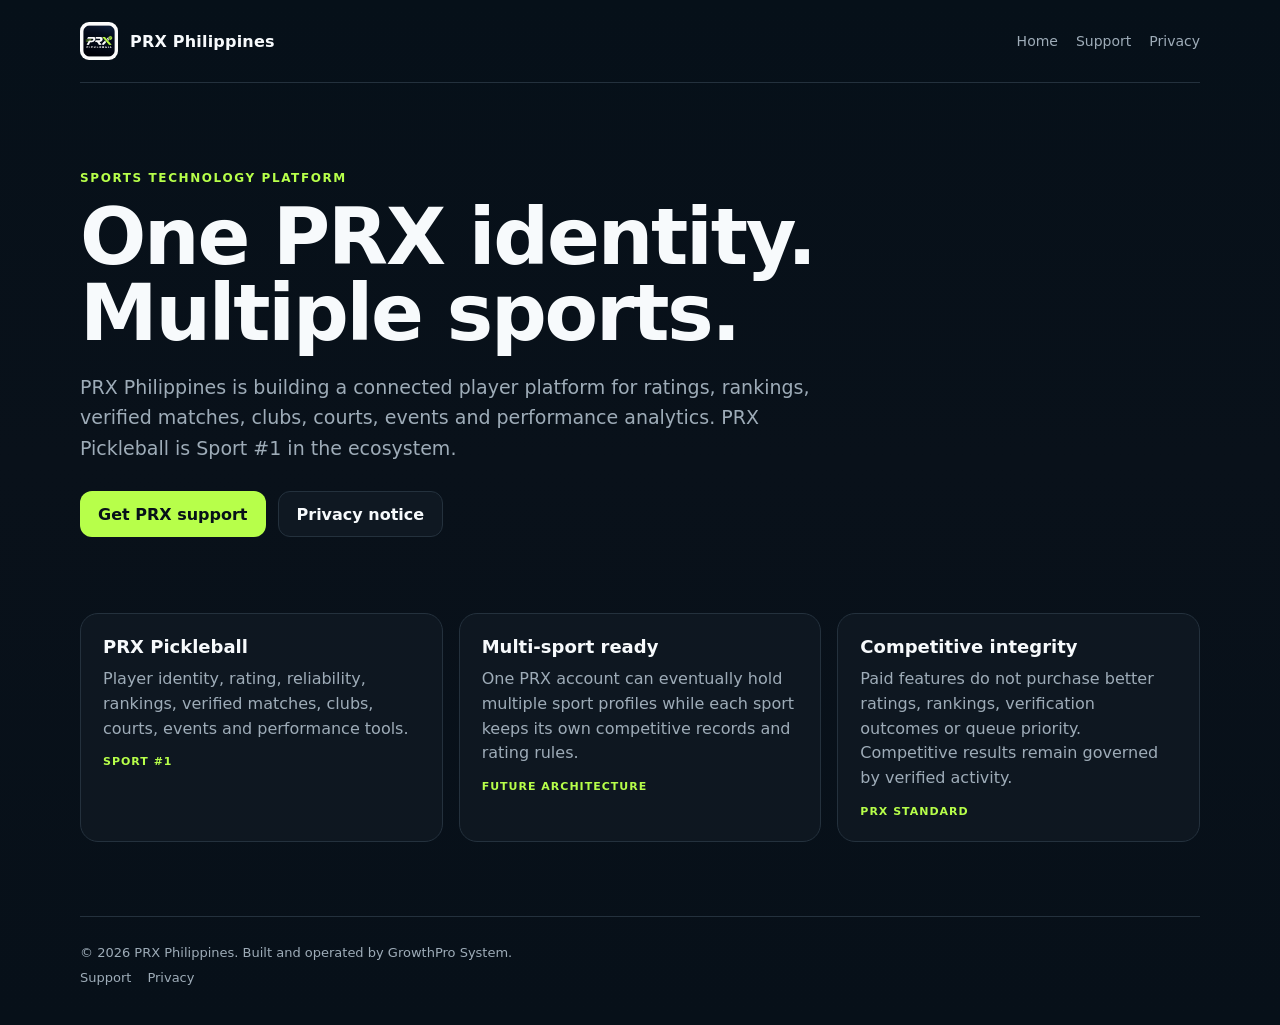
==== index.html @ eb3f8630 "Make site links work on GitHub Pages" ====
<!doctype html><html lang="en"><head><meta charset="utf-8"><meta name="viewport" content="width=device-width,initial-scale=1"><title>PRX Philippines</title><meta name="description" content="PRX Philippines is a multi-sport player identity, ratings, rankings, clubs, courts, events and performance platform."><link rel="icon" href="assets/prx-app-icon.png"><link rel="stylesheet" href="assets/style.css"></head><body><div class="wrap"><header class="nav"><a class="brand" href="./"><img src="assets/prx-app-icon.png" alt="PRX logo"><span>PRX Philippines</span></a><nav class="navlinks"><a href="./">Home</a><a href="support/">Support</a><a href="privacy/">Privacy</a></nav></header><main><section class="hero"><div class="eyebrow">SPORTS TECHNOLOGY PLATFORM</div><h1>One PRX identity. Multiple sports.</h1><p>PRX Philippines is building a connected player platform for ratings, rankings, verified matches, clubs, courts, events and performance analytics. PRX Pickleball is Sport #1 in the ecosystem.</p><div class="actions"><a class="btn primary" href="support/">Get PRX support</a><a class="btn secondary" href="privacy/">Privacy notice</a></div></section><section class="grid"><article class="card"><h3>PRX Pickleball</h3><p>Player identity, rating, reliability, rankings, verified matches, clubs, courts, events and performance tools.</p><span class="tag">SPORT #1</span></article><article class="card"><h3>Multi-sport ready</h3><p>One PRX account can eventually hold multiple sport profiles while each sport keeps its own competitive records and rating rules.</p><span class="tag">FUTURE ARCHITECTURE</span></article><article class="card"><h3>Competitive integrity</h3><p>Paid features do not purchase better ratings, rankings, verification outcomes or queue priority. Competitive results remain governed by verified activity.</p><span class="tag">PRX STANDARD</span></article></section></main><footer>© 2026 PRX Philippines. Built and operated by GrowthPro System.<div class="footlinks"><a href="support/">Support</a><a href="privacy/">Privacy</a></div></footer></div></body></html>
---- assets/style.css ----
:root{--bg:#071019;--panel:#0f1822;--text:#f7fafc;--muted:#9eacb8;--accent:#b7ff4a;--line:#24313d;--max:1120px}*{box-sizing:border-box}html{scroll-behavior:smooth}body{margin:0;background:linear-gradient(180deg,#061019 0%,#09111a 45%,#071019 100%);color:var(--text);font-family:Inter,ui-sans-serif,system-ui,-apple-system,BlinkMacSystemFont,"Segoe UI",sans-serif}a{color:inherit;text-decoration:none}.wrap{width:min(var(--max),calc(100% - 40px));margin:auto}.nav{display:flex;align-items:center;justify-content:space-between;padding:22px 0;border-bottom:1px solid var(--line)}.brand{display:flex;align-items:center;gap:12px;font-weight:900;letter-spacing:.2px}.brand img{width:38px;height:38px;border-radius:9px}.navlinks{display:flex;gap:18px;color:var(--muted);font-size:14px}.navlinks a:hover{color:var(--text)}.hero{padding:88px 0 64px}.eyebrow{color:var(--accent);font-size:12px;font-weight:900;letter-spacing:1.6px}.hero h1{font-size:clamp(42px,8vw,78px);line-height:.98;max-width:920px;margin:14px 0 20px;letter-spacing:-2.2px}.hero p{max-width:760px;color:var(--muted);font-size:19px;line-height:1.6}.actions{display:flex;gap:12px;flex-wrap:wrap;margin-top:28px}.btn{display:inline-flex;align-items:center;justify-content:center;min-height:46px;padding:0 18px;border-radius:12px;font-weight:900}.btn.primary{background:var(--accent);color:#071019}.btn.secondary{border:1px solid var(--line);background:var(--panel)}.grid{display:grid;grid-template-columns:repeat(3,1fr);gap:16px;padding:12px 0 74px}.card{background:rgba(15,24,34,.9);border:1px solid var(--line);border-radius:18px;padding:22px}.card h3{margin:0 0 10px;font-size:18px}.card p{margin:0;color:var(--muted);line-height:1.55}.tag{display:inline-block;margin-top:14px;color:var(--accent);font-size:11px;font-weight:900;letter-spacing:1px}.page{padding:64px 0 80px}.page h1{font-size:clamp(38px,7vw,64px);margin:10px 0 16px;letter-spacing:-1.6px}.page h2{font-size:24px;margin-top:38px}.page p,.page li{color:var(--muted);line-height:1.72}.panel{background:var(--panel);border:1px solid var(--line);border-radius:16px;padding:20px;margin-top:18px}.panel strong{display:block;margin-bottom:6px}.email{color:var(--accent);font-weight:800;word-break:break-word}.notice{border-left:3px solid var(--accent);background:var(--panel);padding:16px 18px;border-radius:12px;color:var(--muted);line-height:1.6;margin:22px 0}.small{font-size:13px;color:var(--muted)}footer{border-top:1px solid var(--line);padding:28px 0 40px;color:var(--muted);font-size:13px}.footlinks{display:flex;gap:16px;flex-wrap:wrap;margin-top:10px}@media(max-width:800px){.nav{align-items:flex-start;gap:16px}.navlinks{gap:12px;flex-wrap:wrap;justify-content:flex-end}.grid{grid-template-columns:1fr}.hero{padding-top:62px}.wrap{width:min(var(--max),calc(100% - 28px))}}
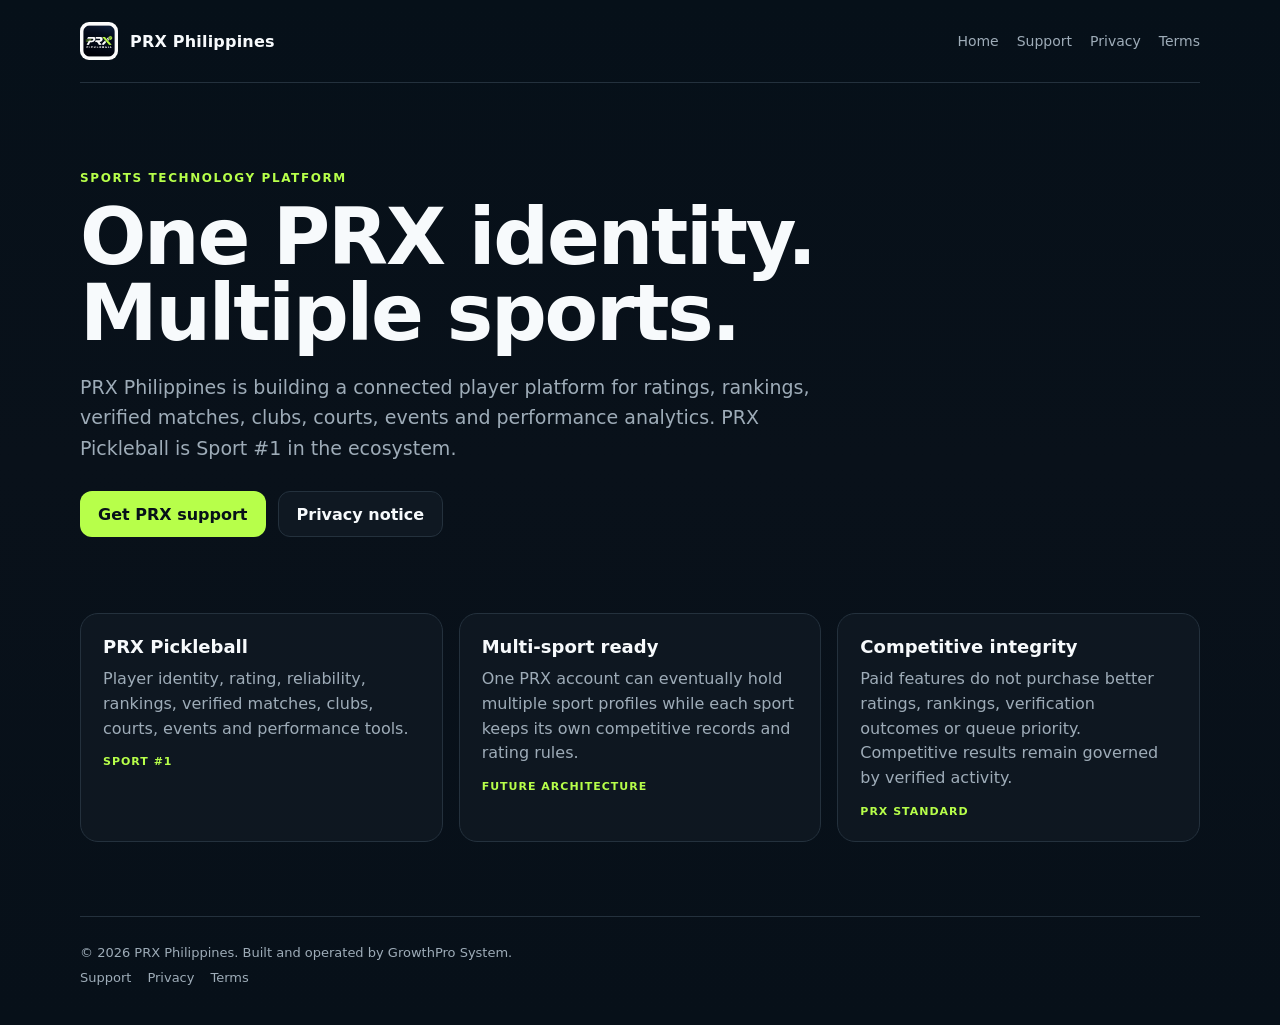
==== commit 0194bea0: "Publish PRX Philippines Terms of Use" ====
--- a/index.html
+++ b/index.html
@@ -1 +1 @@
-<!doctype html><html lang="en"><head><meta charset="utf-8"><meta name="viewport" content="width=device-width,initial-scale=1"><title>PRX Philippines</title><meta name="description" content="PRX Philippines is a multi-sport player identity, ratings, rankings, clubs, courts, events and performance platform."><link rel="icon" href="assets/prx-app-icon.png"><link rel="stylesheet" href="assets/style.css"></head><body><div class="wrap"><header class="nav"><a class="brand" href="./"><img src="assets/prx-app-icon.png" alt="PRX logo"><span>PRX Philippines</span></a><nav class="navlinks"><a href="./">Home</a><a href="support/">Support</a><a href="privacy/">Privacy</a></nav></header><main><section class="hero"><div class="eyebrow">SPORTS TECHNOLOGY PLATFORM</div><h1>One PRX identity. Multiple sports.</h1><p>PRX Philippines is building a connected player platform for ratings, rankings, verified matches, clubs, courts, events and performance analytics. PRX Pickleball is Sport #1 in the ecosystem.</p><div class="actions"><a class="btn primary" href="support/">Get PRX support</a><a class="btn secondary" href="privacy/">Privacy notice</a></div></section><section class="grid"><article class="card"><h3>PRX Pickleball</h3><p>Player identity, rating, reliability, rankings, verified matches, clubs, courts, events and performance tools.</p><span class="tag">SPORT #1</span></article><article class="card"><h3>Multi-sport ready</h3><p>One PRX account can eventually hold multiple sport profiles while each sport keeps its own competitive records and rating rules.</p><span class="tag">FUTURE ARCHITECTURE</span></article><article class="card"><h3>Competitive integrity</h3><p>Paid features do not purchase better ratings, rankings, verification outcomes or queue priority. Competitive results remain governed by verified activity.</p><span class="tag">PRX STANDARD</span></article></section></main><footer>© 2026 PRX Philippines. Built and operated by GrowthPro System.<div class="footlinks"><a href="support/">Support</a><a href="privacy/">Privacy</a></div></footer></div></body></html>+<!doctype html><html lang="en"><head><meta charset="utf-8"><meta name="viewport" content="width=device-width,initial-scale=1"><title>PRX Philippines</title><meta name="description" content="PRX Philippines is a multi-sport player identity, ratings, rankings, clubs, courts, events and performance platform."><link rel="icon" href="assets/prx-app-icon.png"><link rel="stylesheet" href="assets/style.css"></head><body><div class="wrap"><header class="nav"><a class="brand" href="./"><img src="assets/prx-app-icon.png" alt="PRX logo"><span>PRX Philippines</span></a><nav class="navlinks"><a href="./">Home</a><a href="support/">Support</a><a href="privacy/">Privacy</a><a href="terms/">Terms</a></nav></header><main><section class="hero"><div class="eyebrow">SPORTS TECHNOLOGY PLATFORM</div><h1>One PRX identity. Multiple sports.</h1><p>PRX Philippines is building a connected player platform for ratings, rankings, verified matches, clubs, courts, events and performance analytics. PRX Pickleball is Sport #1 in the ecosystem.</p><div class="actions"><a class="btn primary" href="support/">Get PRX support</a><a class="btn secondary" href="privacy/">Privacy notice</a></div></section><section class="grid"><article class="card"><h3>PRX Pickleball</h3><p>Player identity, rating, reliability, rankings, verified matches, clubs, courts, events and performance tools.</p><span class="tag">SPORT #1</span></article><article class="card"><h3>Multi-sport ready</h3><p>One PRX account can eventually hold multiple sport profiles while each sport keeps its own competitive records and rating rules.</p><span class="tag">FUTURE ARCHITECTURE</span></article><article class="card"><h3>Competitive integrity</h3><p>Paid features do not purchase better ratings, rankings, verification outcomes or queue priority. Competitive results remain governed by verified activity.</p><span class="tag">PRX STANDARD</span></article></section></main><footer>© 2026 PRX Philippines. Built and operated by GrowthPro System.<div class="footlinks"><a href="support/">Support</a><a href="privacy/">Privacy</a><a href="terms/">Terms</a></div></footer></div></body></html>
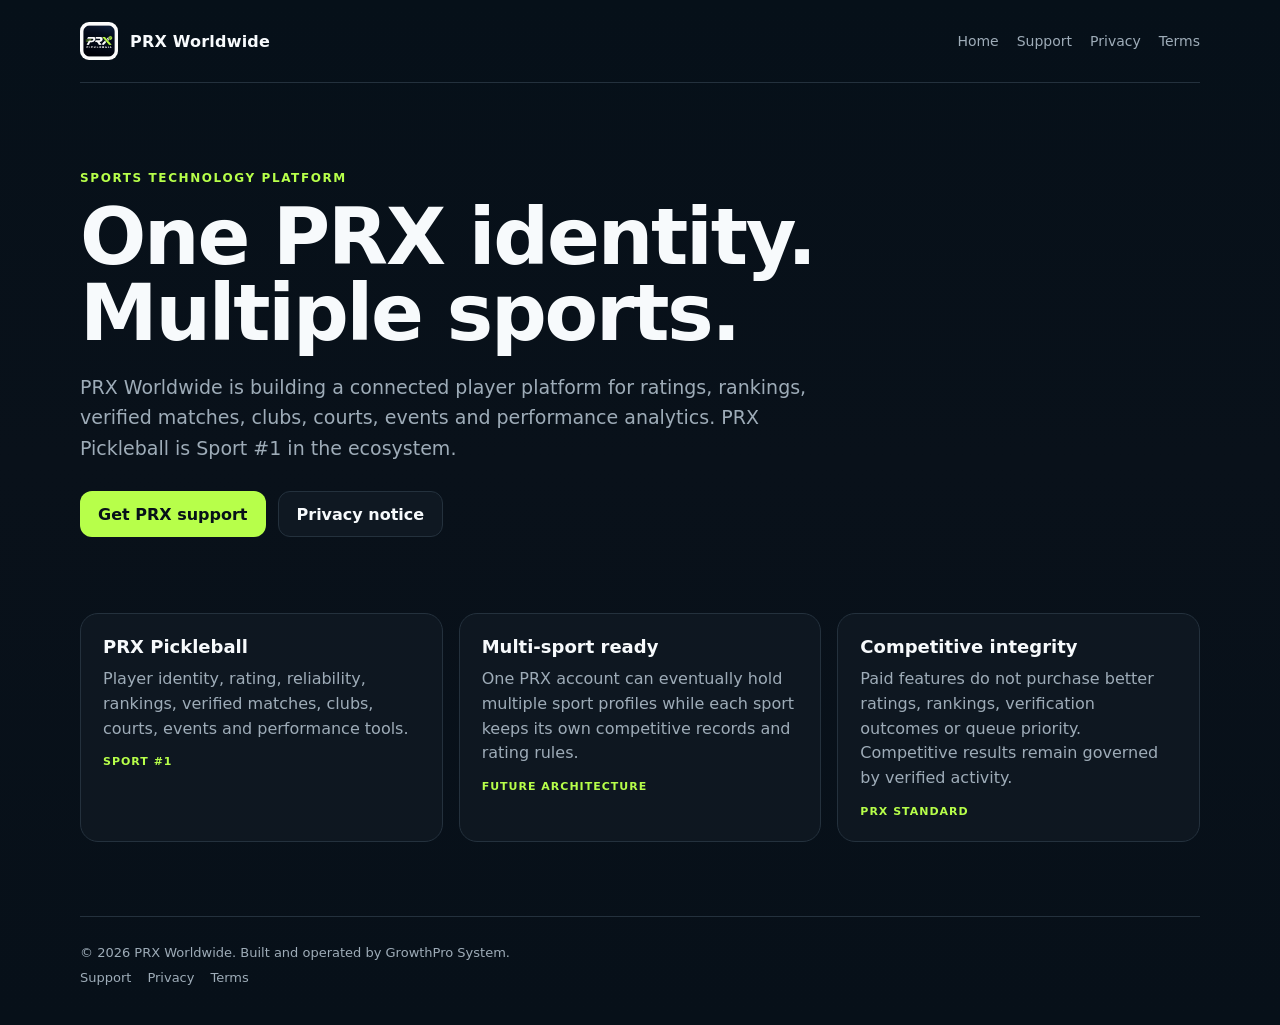
==== commit 646d497a: "Migrate public site branding and contacts to PRX Worldwide" ====
--- a/index.html
+++ b/index.html
@@ -1 +1 @@
-<!doctype html><html lang="en"><head><meta charset="utf-8"><meta name="viewport" content="width=device-width,initial-scale=1"><title>PRX Philippines</title><meta name="description" content="PRX Philippines is a multi-sport player identity, ratings, rankings, clubs, courts, events and performance platform."><link rel="icon" href="assets/prx-app-icon.png"><link rel="stylesheet" href="assets/style.css"></head><body><div class="wrap"><header class="nav"><a class="brand" href="./"><img src="assets/prx-app-icon.png" alt="PRX logo"><span>PRX Philippines</span></a><nav class="navlinks"><a href="./">Home</a><a href="support/">Support</a><a href="privacy/">Privacy</a><a href="terms/">Terms</a></nav></header><main><section class="hero"><div class="eyebrow">SPORTS TECHNOLOGY PLATFORM</div><h1>One PRX identity. Multiple sports.</h1><p>PRX Philippines is building a connected player platform for ratings, rankings, verified matches, clubs, courts, events and performance analytics. PRX Pickleball is Sport #1 in the ecosystem.</p><div class="actions"><a class="btn primary" href="support/">Get PRX support</a><a class="btn secondary" href="privacy/">Privacy notice</a></div></section><section class="grid"><article class="card"><h3>PRX Pickleball</h3><p>Player identity, rating, reliability, rankings, verified matches, clubs, courts, events and performance tools.</p><span class="tag">SPORT #1</span></article><article class="card"><h3>Multi-sport ready</h3><p>One PRX account can eventually hold multiple sport profiles while each sport keeps its own competitive records and rating rules.</p><span class="tag">FUTURE ARCHITECTURE</span></article><article class="card"><h3>Competitive integrity</h3><p>Paid features do not purchase better ratings, rankings, verification outcomes or queue priority. Competitive results remain governed by verified activity.</p><span class="tag">PRX STANDARD</span></article></section></main><footer>© 2026 PRX Philippines. Built and operated by GrowthPro System.<div class="footlinks"><a href="support/">Support</a><a href="privacy/">Privacy</a><a href="terms/">Terms</a></div></footer></div></body></html>+<!doctype html><html lang="en"><head><meta charset="utf-8"><meta name="viewport" content="width=device-width,initial-scale=1"><title>PRX Worldwide</title><meta name="description" content="PRX Worldwide is a multi-sport player identity, ratings, rankings, clubs, courts, events and performance platform."><link rel="icon" href="assets/prx-app-icon.png"><link rel="stylesheet" href="assets/style.css"></head><body><div class="wrap"><header class="nav"><a class="brand" href="./"><img src="assets/prx-app-icon.png" alt="PRX logo"><span>PRX Worldwide</span></a><nav class="navlinks"><a href="./">Home</a><a href="support/">Support</a><a href="privacy/">Privacy</a><a href="terms/">Terms</a></nav></header><main><section class="hero"><div class="eyebrow">SPORTS TECHNOLOGY PLATFORM</div><h1>One PRX identity. Multiple sports.</h1><p>PRX Worldwide is building a connected player platform for ratings, rankings, verified matches, clubs, courts, events and performance analytics. PRX Pickleball is Sport #1 in the ecosystem.</p><div class="actions"><a class="btn primary" href="support/">Get PRX support</a><a class="btn secondary" href="privacy/">Privacy notice</a></div></section><section class="grid"><article class="card"><h3>PRX Pickleball</h3><p>Player identity, rating, reliability, rankings, verified matches, clubs, courts, events and performance tools.</p><span class="tag">SPORT #1</span></article><article class="card"><h3>Multi-sport ready</h3><p>One PRX account can eventually hold multiple sport profiles while each sport keeps its own competitive records and rating rules.</p><span class="tag">FUTURE ARCHITECTURE</span></article><article class="card"><h3>Competitive integrity</h3><p>Paid features do not purchase better ratings, rankings, verification outcomes or queue priority. Competitive results remain governed by verified activity.</p><span class="tag">PRX STANDARD</span></article></section></main><footer>© 2026 PRX Worldwide. Built and operated by GrowthPro System.<div class="footlinks"><a href="support/">Support</a><a href="privacy/">Privacy</a><a href="terms/">Terms</a></div></footer></div></body></html>
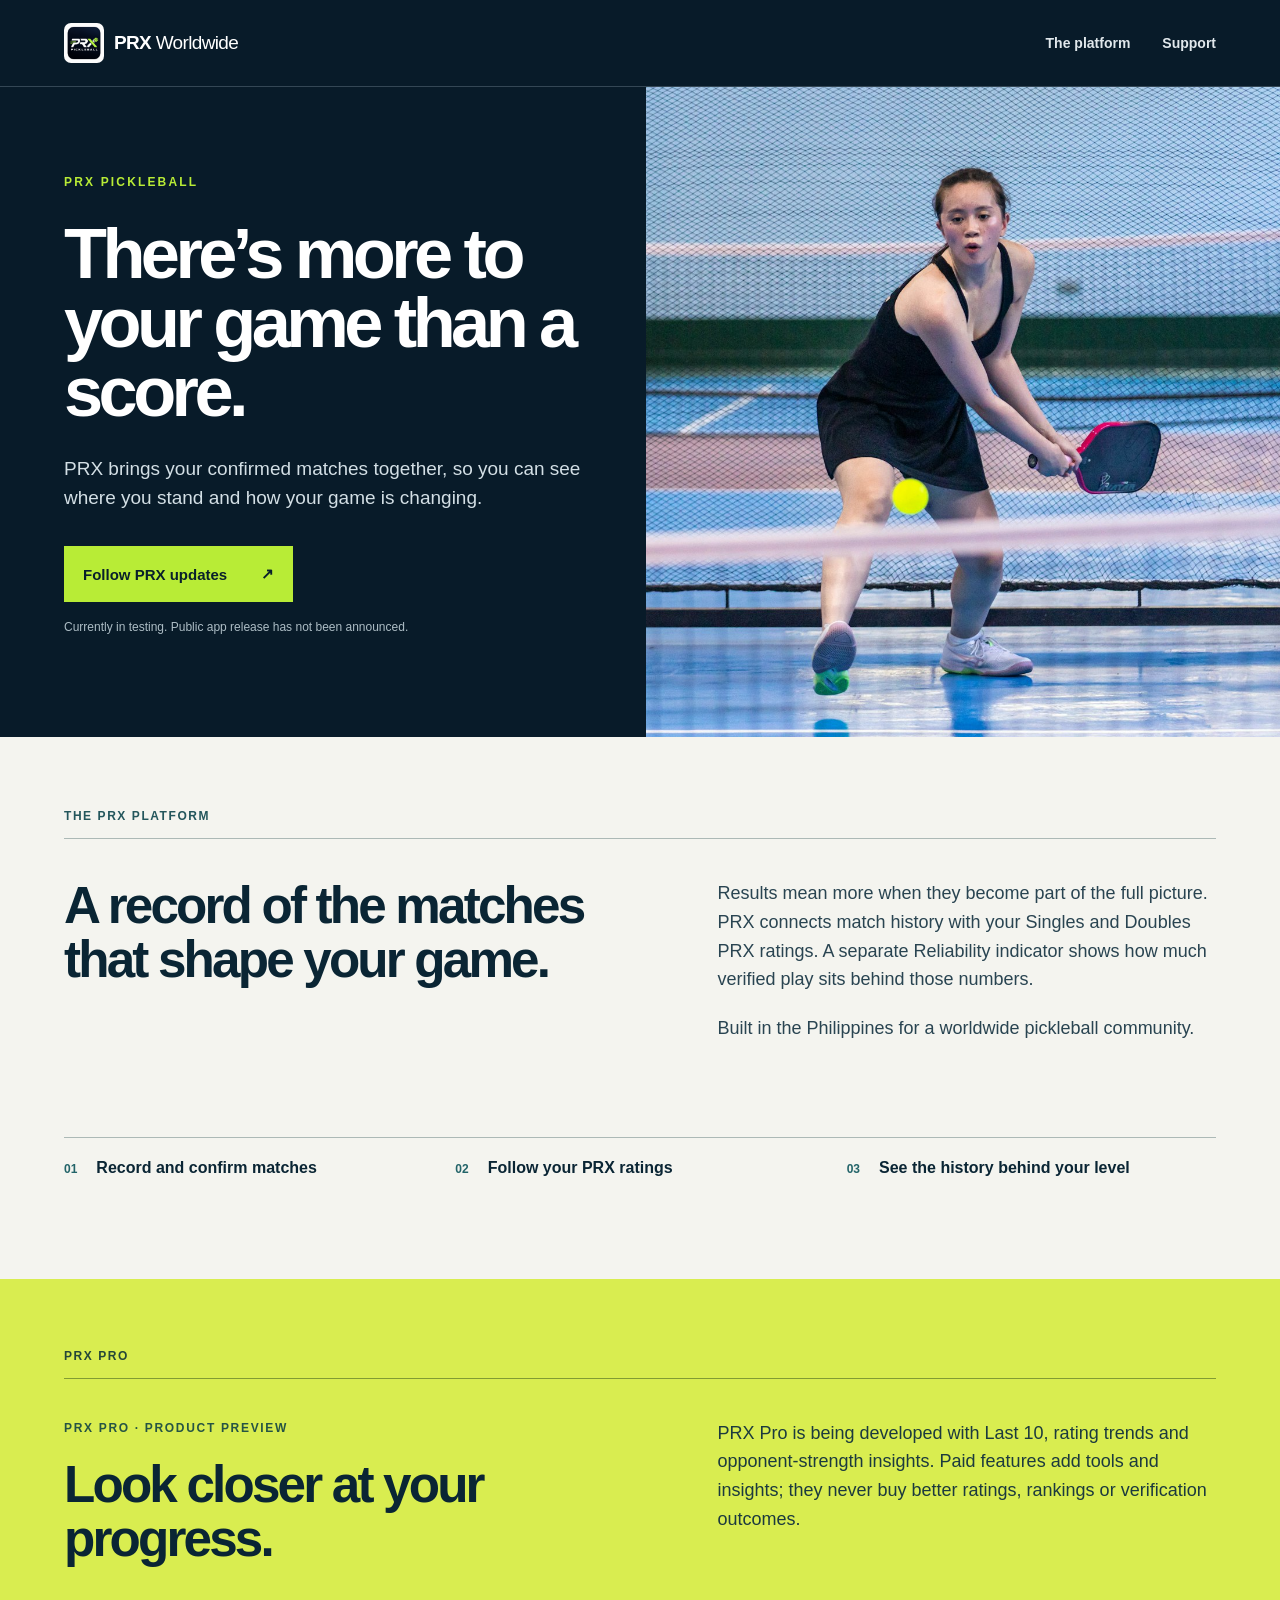
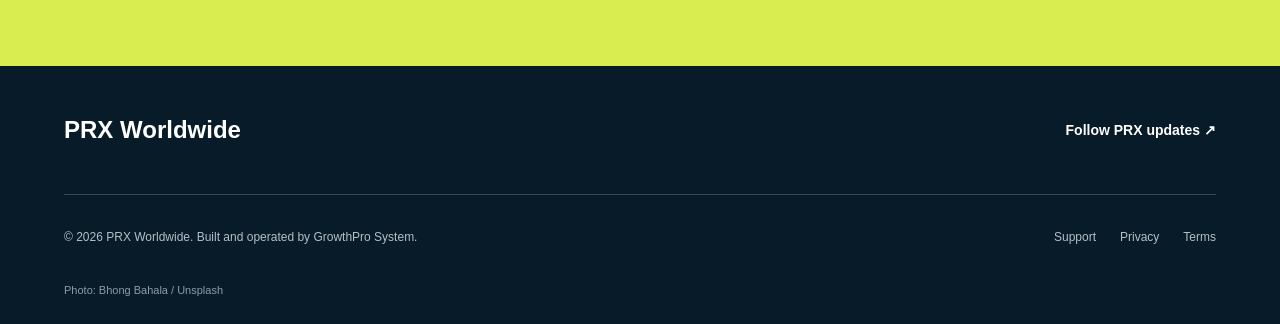
==== commit 18ed1008: "Rebuild PRX homepage around player story" ====
--- a/index.html
+++ b/index.html
@@ -1 +1,83 @@
-<!doctype html><html lang="en"><head><meta charset="utf-8"><meta name="viewport" content="width=device-width,initial-scale=1"><title>PRX Worldwide</title><meta name="description" content="PRX Worldwide is a multi-sport player identity, ratings, rankings, clubs, courts, events and performance platform."><link rel="icon" href="assets/prx-app-icon.png"><link rel="stylesheet" href="assets/style.css"></head><body><div class="wrap"><header class="nav"><a class="brand" href="./"><img src="assets/prx-app-icon.png" alt="PRX logo"><span>PRX Worldwide</span></a><nav class="navlinks"><a href="./">Home</a><a href="support/">Support</a><a href="privacy/">Privacy</a><a href="terms/">Terms</a></nav></header><main><section class="hero"><div class="eyebrow">SPORTS TECHNOLOGY PLATFORM</div><h1>One PRX identity. Multiple sports.</h1><p>PRX Worldwide is building a connected player platform for ratings, rankings, verified matches, clubs, courts, events and performance analytics. PRX Pickleball is Sport #1 in the ecosystem.</p><div class="actions"><a class="btn primary" href="support/">Get PRX support</a><a class="btn secondary" href="privacy/">Privacy notice</a></div></section><section class="grid"><article class="card"><h3>PRX Pickleball</h3><p>Player identity, rating, reliability, rankings, verified matches, clubs, courts, events and performance tools.</p><span class="tag">SPORT #1</span></article><article class="card"><h3>Multi-sport ready</h3><p>One PRX account can eventually hold multiple sport profiles while each sport keeps its own competitive records and rating rules.</p><span class="tag">FUTURE ARCHITECTURE</span></article><article class="card"><h3>Competitive integrity</h3><p>Paid features do not purchase better ratings, rankings, verification outcomes or queue priority. Competitive results remain governed by verified activity.</p><span class="tag">PRX STANDARD</span></article></section></main><footer>© 2026 PRX Worldwide. Built and operated by GrowthPro System.<div class="footlinks"><a href="support/">Support</a><a href="privacy/">Privacy</a><a href="terms/">Terms</a></div></footer></div></body></html>+<!doctype html>
+<html lang="en">
+<head>
+  <meta charset="utf-8">
+  <meta name="viewport" content="width=device-width, initial-scale=1">
+  <meta name="theme-color" content="#081b29">
+  <title>PRX Worldwide | Pickleball has a story beyond the score.</title>
+  <meta name="description" content="Meet PRX Pickleball: confirmed match history, separate Singles and Doubles ratings, and a clear view of your progress. Currently in testing.">
+  <link rel="canonical" href="https://prxworldwide.com/">
+  <meta property="og:type" content="website">
+  <meta property="og:url" content="https://prxworldwide.com/">
+  <meta property="og:title" content="PRX Worldwide | Pickleball has a story beyond the score.">
+  <meta property="og:description" content="Meet PRX Pickleball: confirmed match history, separate Singles and Doubles ratings, and a clear view of your progress. Currently in testing.">
+  <meta property="og:image" content="https://prxworldwide.com/assets/prx-app-icon.png">
+  <link rel="icon" href="assets/prx-app-icon.png">
+  <link rel="stylesheet" href="assets/style.css">
+</head>
+<body class="home">
+  <a class="skip-link" href="#main">Skip to content</a>
+  <div class="site-shell">
+    <header class="home-nav">
+      <a class="brand" href="./" aria-label="PRX Worldwide home">
+        <img src="assets/prx-app-icon.png" alt="" width="40" height="40">
+        <span>PRX<span class="brand-worldwide"> Worldwide</span></span>
+      </a>
+      <nav aria-label="Main navigation">
+        <a href="#about">The platform</a>
+        <a href="support/">Support</a>
+      </nav>
+    </header>
+
+    <main id="main">
+      <section class="hero" aria-labelledby="hero-title">
+        <div class="hero-content">
+          <p class="overline">PRX PICKLEBALL</p>
+          <h1 id="hero-title">There’s more to your game than a score.</h1>
+          <p class="hero-intro">PRX brings your confirmed matches together, so you can see where you stand and how your game is changing.</p>
+          <a class="hero-cta" href="https://www.facebook.com/prxworldwide">Follow PRX updates <span aria-hidden="true">↗</span></a>
+          <p class="launch-note">Currently in testing. Public app release has not been announced.</p>
+        </div>
+        <figure class="hero-photo">
+          <img src="assets/pickleball-player.jpg" alt="Pickleball player preparing to return a ball across the net" width="1400" height="1120" fetchpriority="high">
+        </figure>
+      </section>
+
+      <section class="about" id="about" aria-labelledby="about-title">
+        <div class="section-label">THE PRX PLATFORM</div>
+        <div class="about-grid">
+          <h2 id="about-title">A record of the matches that shape your game.</h2>
+          <div class="about-copy">
+            <p>Results mean more when they become part of the full picture. PRX connects match history with your Singles and Doubles PRX ratings. A separate Reliability indicator shows how much verified play sits behind those numbers.</p>
+            <p>Built in the Philippines for a worldwide pickleball community.</p>
+          </div>
+        </div>
+        <div class="facts" aria-label="PRX features">
+          <div><strong>01</strong><span>Record and confirm matches</span></div>
+          <div><strong>02</strong><span>Follow your PRX ratings</span></div>
+          <div><strong>03</strong><span>See the history behind your level</span></div>
+        </div>
+      </section>
+
+      <section class="pro" aria-labelledby="pro-title">
+        <div class="section-label">PRX PRO</div>
+        <div class="pro-grid">
+          <div>
+            <p class="pro-eyebrow">PRX PRO · PRODUCT PREVIEW</p>
+            <h2 id="pro-title">Look closer at your progress.</h2>
+          </div>
+          <div>
+            <p>PRX Pro is being developed with Last 10, rating trends and opponent-strength insights. Paid features add tools and insights; they never buy better ratings, rankings or verification outcomes.</p>
+          </div>
+        </div>
+      </section>
+    </main>
+
+    <footer>
+      <div class="footer-top"><strong>PRX Worldwide</strong><a href="https://www.facebook.com/prxworldwide">Follow PRX updates ↗</a></div>
+      <div class="footer-bottom"><span>© 2026 PRX Worldwide. Built and operated by GrowthPro System.</span><div class="footlinks"><a href="support/">Support</a><a href="privacy/">Privacy</a><a href="terms/">Terms</a></div></div>
+      <p class="photo-credit">Photo: <a href="https://unsplash.com/photos/a-young-woman-playing-pickleball-indoors-2eybTeaoIm8">Bhong Bahala / Unsplash</a></p>
+    </footer>
+  </div>
+</body>
+</html>
--- a/assets/style.css
+++ b/assets/style.css
@@ -1 +1,56 @@
-:root{--bg:#071019;--panel:#0f1822;--text:#f7fafc;--muted:#9eacb8;--accent:#b7ff4a;--line:#24313d;--max:1120px}*{box-sizing:border-box}html{scroll-behavior:smooth}body{margin:0;background:linear-gradient(180deg,#061019 0%,#09111a 45%,#071019 100%);color:var(--text);font-family:Inter,ui-sans-serif,system-ui,-apple-system,BlinkMacSystemFont,"Segoe UI",sans-serif}a{color:inherit;text-decoration:none}.wrap{width:min(var(--max),calc(100% - 40px));margin:auto}.nav{display:flex;align-items:center;justify-content:space-between;padding:22px 0;border-bottom:1px solid var(--line)}.brand{display:flex;align-items:center;gap:12px;font-weight:900;letter-spacing:.2px}.brand img{width:38px;height:38px;border-radius:9px}.navlinks{display:flex;gap:18px;color:var(--muted);font-size:14px}.navlinks a:hover{color:var(--text)}.hero{padding:88px 0 64px}.eyebrow{color:var(--accent);font-size:12px;font-weight:900;letter-spacing:1.6px}.hero h1{font-size:clamp(42px,8vw,78px);line-height:.98;max-width:920px;margin:14px 0 20px;letter-spacing:-2.2px}.hero p{max-width:760px;color:var(--muted);font-size:19px;line-height:1.6}.actions{display:flex;gap:12px;flex-wrap:wrap;margin-top:28px}.btn{display:inline-flex;align-items:center;justify-content:center;min-height:46px;padding:0 18px;border-radius:12px;font-weight:900}.btn.primary{background:var(--accent);color:#071019}.btn.secondary{border:1px solid var(--line);background:var(--panel)}.grid{display:grid;grid-template-columns:repeat(3,1fr);gap:16px;padding:12px 0 74px}.card{background:rgba(15,24,34,.9);border:1px solid var(--line);border-radius:18px;padding:22px}.card h3{margin:0 0 10px;font-size:18px}.card p{margin:0;color:var(--muted);line-height:1.55}.tag{display:inline-block;margin-top:14px;color:var(--accent);font-size:11px;font-weight:900;letter-spacing:1px}.page{padding:64px 0 80px}.page h1{font-size:clamp(38px,7vw,64px);margin:10px 0 16px;letter-spacing:-1.6px}.page h2{font-size:24px;margin-top:38px}.page p,.page li{color:var(--muted);line-height:1.72}.panel{background:var(--panel);border:1px solid var(--line);border-radius:16px;padding:20px;margin-top:18px}.panel strong{display:block;margin-bottom:6px}.email{color:var(--accent);font-weight:800;word-break:break-word}.notice{border-left:3px solid var(--accent);background:var(--panel);padding:16px 18px;border-radius:12px;color:var(--muted);line-height:1.6;margin:22px 0}.small{font-size:13px;color:var(--muted)}footer{border-top:1px solid var(--line);padding:28px 0 40px;color:var(--muted);font-size:13px}.footlinks{display:flex;gap:16px;flex-wrap:wrap;margin-top:10px}@media(max-width:800px){.nav{align-items:flex-start;gap:16px}.navlinks{gap:12px;flex-wrap:wrap;justify-content:flex-end}.grid{grid-template-columns:1fr}.hero{padding-top:62px}.wrap{width:min(var(--max),calc(100% - 28px))}}+:root{--bg:#071019;--panel:#0f1822;--text:#f7fafc;--muted:#9eacb8;--accent:#b7ff4a;--line:#24313d;--max:1120px}*{box-sizing:border-box}html{scroll-behavior:smooth}body{margin:0;background:linear-gradient(180deg,#061019 0%,#09111a 45%,#071019 100%);color:var(--text);font-family:Inter,ui-sans-serif,system-ui,-apple-system,BlinkMacSystemFont,"Segoe UI",sans-serif}a{color:inherit;text-decoration:none}.wrap{width:min(var(--max),calc(100% - 40px));margin:auto}.nav{display:flex;align-items:center;justify-content:space-between;padding:22px 0;border-bottom:1px solid var(--line)}.brand{display:flex;align-items:center;gap:12px;font-weight:900;letter-spacing:.2px}.brand img{width:38px;height:38px;border-radius:9px}.navlinks{display:flex;gap:18px;color:var(--muted);font-size:14px}.navlinks a:hover{color:var(--text)}.hero{padding:88px 0 64px}.eyebrow{color:var(--accent);font-size:12px;font-weight:900;letter-spacing:1.6px}.hero h1{font-size:clamp(42px,8vw,78px);line-height:.98;max-width:920px;margin:14px 0 20px;letter-spacing:-2.2px}.hero p{max-width:760px;color:var(--muted);font-size:19px;line-height:1.6}.actions{display:flex;gap:12px;flex-wrap:wrap;margin-top:28px}.btn{display:inline-flex;align-items:center;justify-content:center;min-height:46px;padding:0 18px;border-radius:12px;font-weight:900}.btn.primary{background:var(--accent);color:#071019}.btn.secondary{border:1px solid var(--line);background:var(--panel)}.grid{display:grid;grid-template-columns:repeat(3,1fr);gap:16px;padding:12px 0 74px}.card{background:rgba(15,24,34,.9);border:1px solid var(--line);border-radius:18px;padding:22px}.card h3{margin:0 0 10px;font-size:18px}.card p{margin:0;color:var(--muted);line-height:1.55}.tag{display:inline-block;margin-top:14px;color:var(--accent);font-size:11px;font-weight:900;letter-spacing:1px}.page{padding:64px 0 80px}.page h1{font-size:clamp(38px,7vw,64px);margin:10px 0 16px;letter-spacing:-1.6px}.page h2{font-size:24px;margin-top:38px}.page p,.page li{color:var(--muted);line-height:1.72}.panel{background:var(--panel);border:1px solid var(--line);border-radius:16px;padding:20px;margin-top:18px}.panel strong{display:block;margin-bottom:6px}.email{color:var(--accent);font-weight:800;word-break:break-word}.notice{border-left:3px solid var(--accent);background:var(--panel);padding:16px 18px;border-radius:12px;color:var(--muted);line-height:1.6;margin:22px 0}.small{font-size:13px;color:var(--muted)}footer{border-top:1px solid var(--line);padding:28px 0 40px;color:var(--muted);font-size:13px}.footlinks{display:flex;gap:16px;flex-wrap:wrap;margin-top:10px}@media(max-width:800px){.nav{align-items:flex-start;gap:16px}.navlinks{gap:12px;flex-wrap:wrap;justify-content:flex-end}.grid{grid-template-columns:1fr}.hero{padding-top:62px}.wrap{width:min(var(--max),calc(100% - 28px))}}
+
+
+/* Homepage */
+.home{background:#081b29;color:#fff;font-family:Arial,Helvetica,sans-serif}
+.home .site-shell{overflow:hidden}
+.home .skip-link{position:absolute;left:16px;top:-90px;z-index:20;padding:12px 16px;background:#fff;color:#081b29;font-weight:700}
+.home .skip-link:focus{top:12px}
+.home a:focus-visible{outline:3px solid #b8ec36;outline-offset:4px}
+.home-nav{display:flex;justify-content:space-between;align-items:center;gap:24px;max-width:1440px;margin:auto;padding:21px clamp(24px,5vw,76px);border-bottom:1px solid #344755}
+.home .brand{display:flex;align-items:center;gap:10px;color:#fff;font-size:19px;letter-spacing:-.035em}
+.home .brand img{width:40px;height:40px;border-radius:7px}
+.home .brand-worldwide{font-weight:400}
+.home-nav nav{display:flex;align-items:center;gap:32px}
+.home-nav nav a{display:flex;align-items:center;min-height:44px;color:#e1e8ec;font-size:14px;font-weight:700}
+.home-nav nav a:hover,.home footer a:hover{text-decoration:underline;text-underline-offset:5px}
+.home .hero{display:grid;grid-template-columns:minmax(0,1fr) minmax(0,.98fr);align-items:stretch;max-width:1440px;margin:auto;padding:0;min-height:650px}
+.home .hero-content{align-self:center;padding:60px 45px 75px clamp(24px,5vw,76px)}
+.home .overline{margin:0 0 28px;color:#b8ec36;font-size:12px;font-weight:800;letter-spacing:.18em;line-height:1.5}
+.home .hero h1{max-width:770px;margin:0;font-family:Arial,Helvetica,sans-serif;font-size:clamp(52px,5.5vw,86px);font-weight:800;letter-spacing:-.065em;line-height:.98}
+.home .hero-intro{max-width:530px;margin:28px 0 0;color:#d3dfe5;font-size:19px;line-height:1.55}
+.home .hero-cta{display:inline-flex;align-items:center;justify-content:space-between;gap:34px;min-height:56px;margin-top:34px;padding:13px 19px;background:#b8ec36;color:#09202b;font-size:15px;font-weight:800}
+.home .hero-cta:hover{background:#d1fa6d}
+.home .launch-note{max-width:400px;margin:16px 0 0;color:#adbdc5;font-size:12px;line-height:1.5}
+.home .hero-photo{position:relative;min-height:650px;margin:0;overflow:hidden;background:#203c4e}
+.home .hero-photo img{display:block;width:100%;height:100%;min-height:650px;object-fit:cover;object-position:52% center}
+.home .hero-photo figcaption{position:absolute;right:24px;bottom:22px;padding:8px 10px;background:#081b29;color:#fff;font-size:11px;font-weight:800;letter-spacing:.16em}
+.home .about{padding:72px clamp(24px,5vw,76px) 100px;background:#f4f4ef;color:#0a2534}
+.home .about>*{max-width:1288px;margin-left:auto;margin-right:auto}
+.home .section-label{display:flex;justify-content:space-between;gap:12px;padding-bottom:15px;border-bottom:1px solid #acb9b6;color:#23565c;font-size:12px;font-weight:800;letter-spacing:.13em}
+.home .section-label span{color:#527078;white-space:nowrap}
+.home .about-grid,.home .pro-grid{display:grid;grid-template-columns:1.05fr .95fr;gap:clamp(40px,8vw,150px);align-items:start;padding-top:40px}
+.home h2{margin:0;font-size:clamp(38px,4vw,61px);font-weight:800;letter-spacing:-.055em;line-height:1.06}
+.home .about-copy p,.home .pro-grid p{margin:0 0 20px;color:#294451;font-size:18px;line-height:1.6}
+.home .facts{display:grid;grid-template-columns:repeat(3,1fr);gap:22px;margin-top:74px;padding-top:19px;border-top:1px solid #acb9b6}
+.home .facts div{display:flex;gap:19px;align-items:baseline}
+.home .facts strong{color:#236469;font-size:12px}
+.home .facts span{font-size:16px;font-weight:700;line-height:1.35}
+.home .pro{padding:70px clamp(24px,5vw,76px) 100px;background:#d9ed50;color:#0a2534}
+.home .pro>*{max-width:1288px;margin-left:auto;margin-right:auto}
+.home .pro .section-label{border-color:#829c32;color:#254737}
+.home .pro .section-label span{color:#355b3e}
+.home .pro-eyebrow{margin:0 0 20px!important;color:#265444!important;font-size:12px!important;font-weight:800;letter-spacing:.14em}
+.home .pro-grid p{color:#1c3a3e}
+.home footer{max-width:1440px;margin:auto;padding:50px clamp(24px,5vw,76px) 28px;border:0;color:#b2c0c7}
+.home .footer-top,.home .footer-bottom{display:flex;justify-content:space-between;gap:20px;align-items:center}
+.home .footer-top{padding-bottom:50px;color:#fff;font-size:24px}
+.home .footer-top a{font-size:14px;font-weight:700}
+.home .footer-bottom{padding:20px 0;border-top:1px solid #344755;font-size:12px}
+.home .footlinks{display:flex;gap:24px;margin:0}
+.home .footlinks a{display:inline-flex;align-items:center;min-height:44px}
+.home .photo-credit{margin:5px 0 0;color:#899eaa;font-size:11px}
+@media(max-width:900px){.home .hero{grid-template-columns:1fr;min-height:0}.home .hero-content{padding:68px clamp(24px,5vw,76px) 60px}.home .hero-photo,.home .hero-photo img{height:500px;min-height:0}.home .about-grid,.home .pro-grid{gap:30px}.home .facts{margin-top:55px}}
+@media(max-width:600px){.home-nav{padding:14px 18px}.home .brand{font-size:16px}.home .brand img{width:34px;height:34px}.home-nav nav{gap:14px}.home-nav nav a{font-size:12px}.home .hero-content{padding:53px 20px 55px}.home .overline{margin-bottom:18px;font-size:10px}.home .hero h1{font-size:clamp(49px,12vw,68px)}.home .hero-intro{margin-top:23px;font-size:17px}.home .hero-cta{width:100%;max-width:340px;margin-top:27px}.home .hero-photo,.home .hero-photo img{height:355px}.home .hero-photo img{object-position:50% 48%}.home .hero-photo figcaption{right:12px;bottom:12px;font-size:9px}.home .about,.home .pro{padding:50px 20px 65px}.home .section-label{font-size:10px}.home .about-grid,.home .pro-grid{grid-template-columns:1fr;gap:25px;padding-top:30px}.home h2{font-size:clamp(38px,9vw,50px)}.home .about-copy p,.home .pro-grid p{font-size:16px}.home .facts{grid-template-columns:1fr;gap:17px;margin-top:40px}.home .facts div{gap:20px}.home footer{padding:42px 20px 25px}.home .footer-top{align-items:flex-start;flex-direction:column;gap:14px;padding-bottom:33px}.home .footer-bottom{align-items:flex-start;flex-direction:column;gap:4px}.home .footlinks{gap:20px}}
+@media(max-width:350px){.home-nav nav a:first-child{display:none}.home .hero h1{font-size:47px}}
+@media(prefers-reduced-motion:reduce){html:has(body.home){scroll-behavior:auto}}
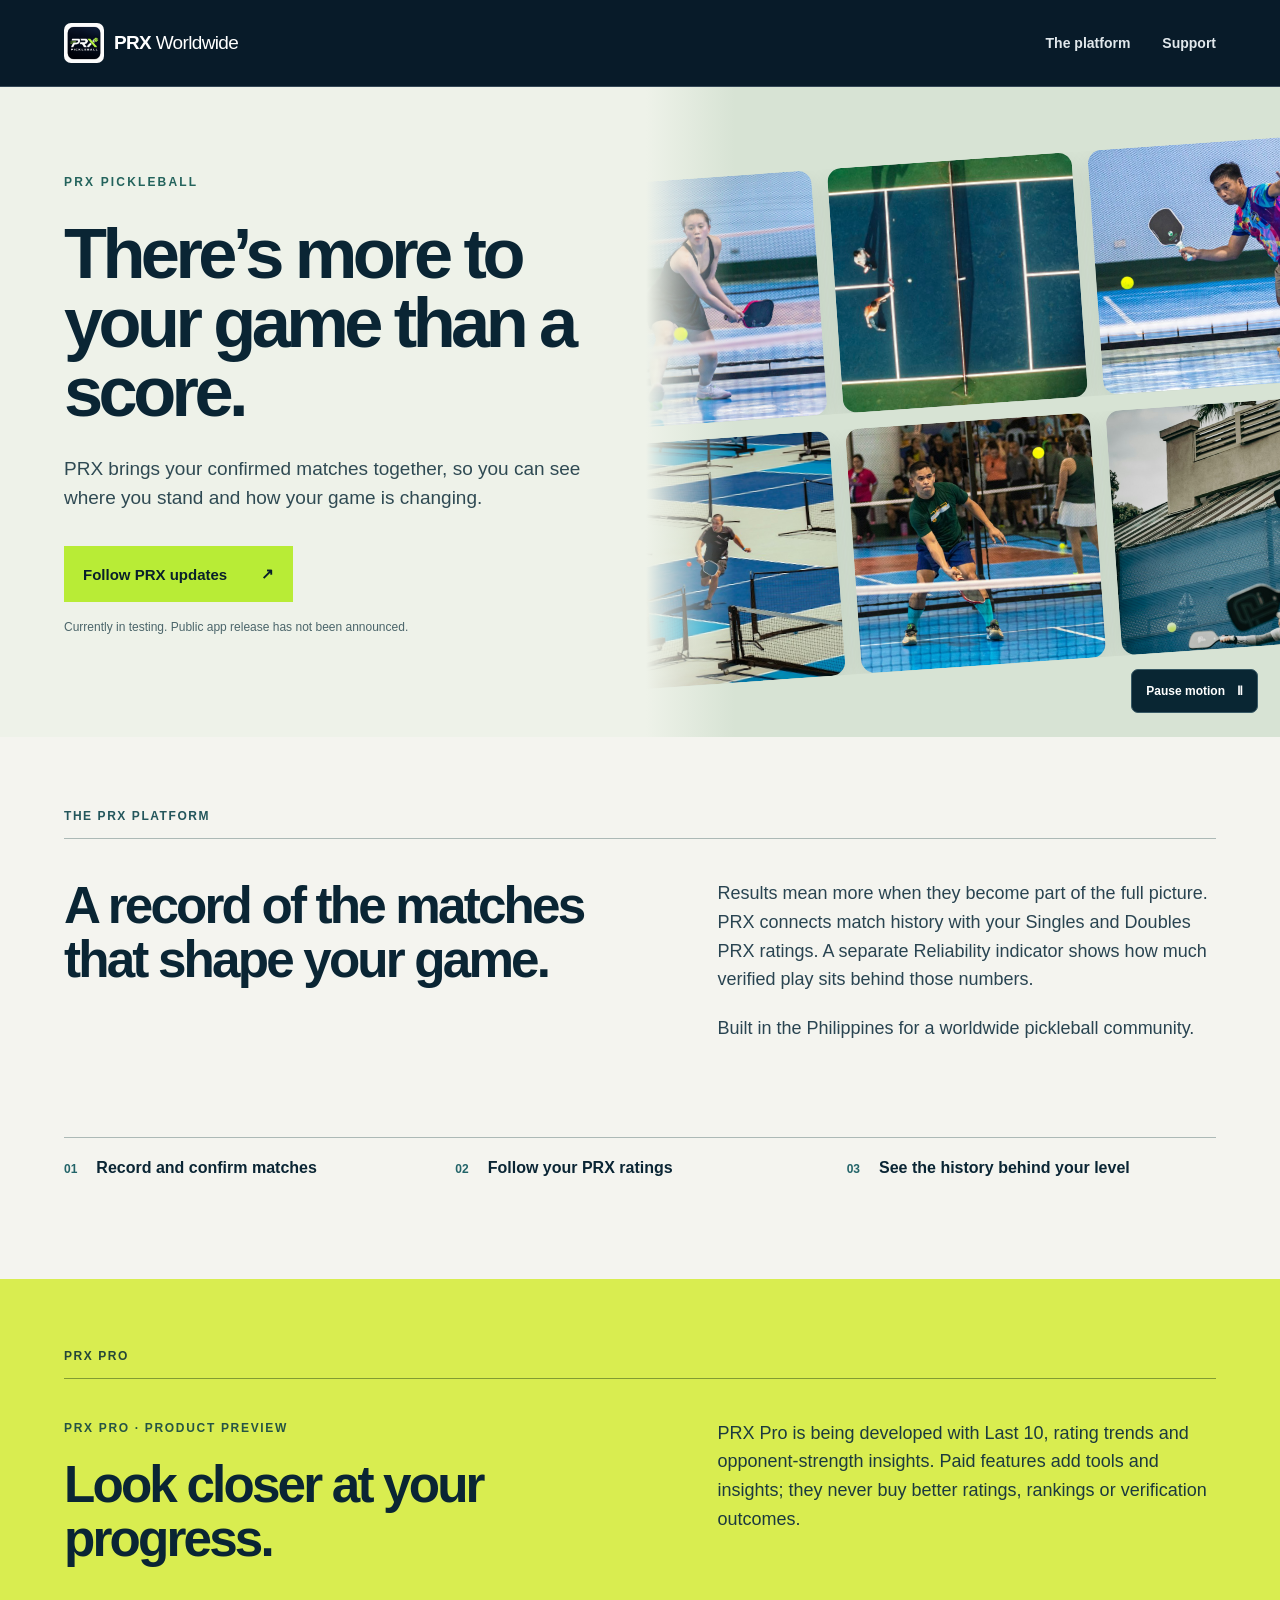
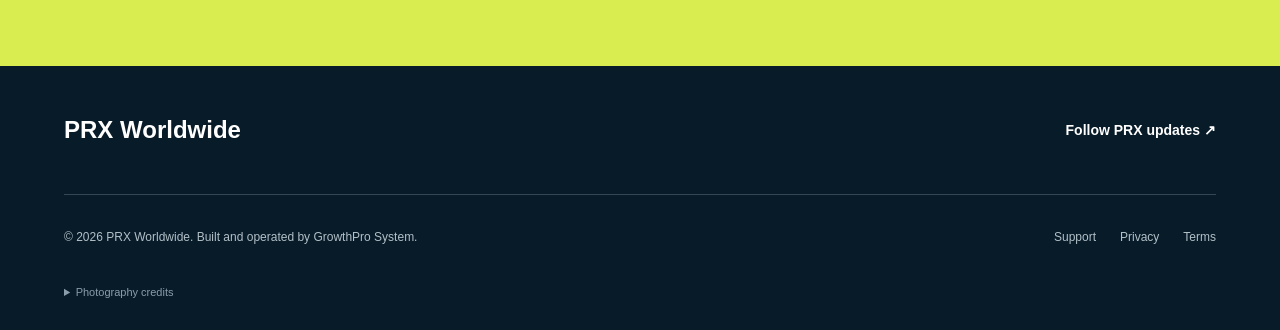
==== commit 4c6c9c33: "Add accessible moving pickleball photo banner" ====
--- a/index.html
+++ b/index.html
@@ -14,6 +14,7 @@
   <meta property="og:image" content="https://prxworldwide.com/assets/prx-app-icon.png">
   <link rel="icon" href="assets/prx-app-icon.png">
   <link rel="stylesheet" href="assets/style.css">
+  <script src="assets/banner.js" defer></script>
 </head>
 <body class="home">
   <a class="skip-link" href="#main">Skip to content</a>
@@ -38,8 +39,16 @@
           <a class="hero-cta" href="https://www.facebook.com/prxworldwide">Follow PRX updates <span aria-hidden="true">↗</span></a>
           <p class="launch-note">Currently in testing. Public app release has not been announced.</p>
         </div>
-        <figure class="hero-photo">
-          <img src="assets/pickleball-player.jpg" alt="Pickleball player preparing to return a ball across the net" width="1400" height="1120" fetchpriority="high">
+        <figure class="hero-gallery">
+          <div class="motion-stage" id="banner-motion" aria-hidden="true">
+            <div class="motion-row">
+              <div class="motion-track"><div class="motion-set"><img src="assets/pickleball-player.jpg" alt="" width="1400" height="1120" decoding="async"><img src="assets/aerial-game.jpg" alt="" width="900" height="506" decoding="async"><img src="assets/indoor-player.jpg" alt="" width="900" height="720" decoding="async"></div><div class="motion-set" aria-hidden="true"><img src="assets/pickleball-player.jpg" alt="" width="1400" height="1120" decoding="async"><img src="assets/aerial-game.jpg" alt="" width="900" height="506" decoding="async"><img src="assets/indoor-player.jpg" alt="" width="900" height="720" decoding="async"></div></div>
+            </div>
+            <div class="motion-row motion-row--reverse">
+              <div class="motion-track"><div class="motion-set"><img src="assets/park-player.jpg" alt="" width="900" height="531" decoding="async"><img src="assets/indoor-doubles.jpg" alt="" width="900" height="720" decoding="async"><img src="assets/outdoor-game.jpg" alt="" width="900" height="1350" decoding="async"></div><div class="motion-set" aria-hidden="true"><img src="assets/park-player.jpg" alt="" width="900" height="531" decoding="async"><img src="assets/indoor-doubles.jpg" alt="" width="900" height="720" decoding="async"><img src="assets/outdoor-game.jpg" alt="" width="900" height="1350" decoding="async"></div></div>
+            </div>
+          </div>
+          <button class="motion-toggle" type="button" aria-label="Pause banner movement" aria-pressed="false" hidden>Pause motion <span aria-hidden="true">Ⅱ</span></button>
         </figure>
       </section>
 
@@ -76,7 +85,7 @@
     <footer>
       <div class="footer-top"><strong>PRX Worldwide</strong><a href="https://www.facebook.com/prxworldwide">Follow PRX updates ↗</a></div>
       <div class="footer-bottom"><span>© 2026 PRX Worldwide. Built and operated by GrowthPro System.</span><div class="footlinks"><a href="support/">Support</a><a href="privacy/">Privacy</a><a href="terms/">Terms</a></div></div>
-      <p class="photo-credit">Photo: <a href="https://unsplash.com/photos/a-young-woman-playing-pickleball-indoors-2eybTeaoIm8">Bhong Bahala / Unsplash</a></p>
+      <details class="photo-credits"><summary>Photography credits</summary><p>Images from Unsplash: <a href="https://unsplash.com/photos/a-young-woman-playing-pickleball-indoors-2eybTeaoIm8">Bhong Bahala</a>, <a href="https://unsplash.com/photos/pickleball-players-on-blue-court-GmkIC2N8lwE">Daniel Gomez</a>, <a href="https://unsplash.com/photos/man-playing-pickleball-on-a-blue-court-hsI0W8xks4o">Bhong Bahala</a>, <a href="https://unsplash.com/photos/a-man-plays-pickleball-on-an-outdoor-court-cPUdh9T21Ew">Mike Cox</a>, <a href="https://unsplash.com/photos/a-man-playing-pickleball-with-a-woman-in-background-K_Hnb8nN544">Bhong Bahala</a>, <a href="https://unsplash.com/photos/people-play-pickleball-on-an-outdoor-court-WFpPbZ6OFk4">Venti Views</a>.</p></details>
     </footer>
   </div>
 </body>
--- a/assets/style.css
+++ b/assets/style.css
@@ -22,9 +22,6 @@
 .home .hero-cta{display:inline-flex;align-items:center;justify-content:space-between;gap:34px;min-height:56px;margin-top:34px;padding:13px 19px;background:#b8ec36;color:#09202b;font-size:15px;font-weight:800}
 .home .hero-cta:hover{background:#d1fa6d}
 .home .launch-note{max-width:400px;margin:16px 0 0;color:#adbdc5;font-size:12px;line-height:1.5}
-.home .hero-photo{position:relative;min-height:650px;margin:0;overflow:hidden;background:#203c4e}
-.home .hero-photo img{display:block;width:100%;height:100%;min-height:650px;object-fit:cover;object-position:52% center}
-.home .hero-photo figcaption{position:absolute;right:24px;bottom:22px;padding:8px 10px;background:#081b29;color:#fff;font-size:11px;font-weight:800;letter-spacing:.16em}
 .home .about{padding:72px clamp(24px,5vw,76px) 100px;background:#f4f4ef;color:#0a2534}
 .home .about>*{max-width:1288px;margin-left:auto;margin-right:auto}
 .home .section-label{display:flex;justify-content:space-between;gap:12px;padding-bottom:15px;border-bottom:1px solid #acb9b6;color:#23565c;font-size:12px;font-weight:800;letter-spacing:.13em}
@@ -49,8 +46,36 @@
 .home .footer-bottom{padding:20px 0;border-top:1px solid #344755;font-size:12px}
 .home .footlinks{display:flex;gap:24px;margin:0}
 .home .footlinks a{display:inline-flex;align-items:center;min-height:44px}
-.home .photo-credit{margin:5px 0 0;color:#899eaa;font-size:11px}
 @media(max-width:900px){.home .hero{grid-template-columns:1fr;min-height:0}.home .hero-content{padding:68px clamp(24px,5vw,76px) 60px}.home .hero-photo,.home .hero-photo img{height:500px;min-height:0}.home .about-grid,.home .pro-grid{gap:30px}.home .facts{margin-top:55px}}
 @media(max-width:600px){.home-nav{padding:14px 18px}.home .brand{font-size:16px}.home .brand img{width:34px;height:34px}.home-nav nav{gap:14px}.home-nav nav a{font-size:12px}.home .hero-content{padding:53px 20px 55px}.home .overline{margin-bottom:18px;font-size:10px}.home .hero h1{font-size:clamp(49px,12vw,68px)}.home .hero-intro{margin-top:23px;font-size:17px}.home .hero-cta{width:100%;max-width:340px;margin-top:27px}.home .hero-photo,.home .hero-photo img{height:355px}.home .hero-photo img{object-position:50% 48%}.home .hero-photo figcaption{right:12px;bottom:12px;font-size:9px}.home .about,.home .pro{padding:50px 20px 65px}.home .section-label{font-size:10px}.home .about-grid,.home .pro-grid{grid-template-columns:1fr;gap:25px;padding-top:30px}.home h2{font-size:clamp(38px,9vw,50px)}.home .about-copy p,.home .pro-grid p{font-size:16px}.home .facts{grid-template-columns:1fr;gap:17px;margin-top:40px}.home .facts div{gap:20px}.home footer{padding:42px 20px 25px}.home .footer-top{align-items:flex-start;flex-direction:column;gap:14px;padding-bottom:33px}.home .footer-bottom{align-items:flex-start;flex-direction:column;gap:4px}.home .footlinks{gap:20px}}
 @media(max-width:350px){.home-nav nav a:first-child{display:none}.home .hero h1{font-size:47px}}
 @media(prefers-reduced-motion:reduce){html:has(body.home){scroll-behavior:auto}}
+
+/* Moving photo banner */
+.home .hero{background:#eef2e9;color:#0a2534}
+.home .hero h1{color:#0a2534}
+.home .overline{color:#23635c}
+.home .hero-intro{color:#2f4a53}
+.home .launch-note{color:#4b656a}
+.home .hero-gallery{position:relative;min-width:0;min-height:650px;margin:0;overflow:hidden;background:#d7e3d4}
+.home .hero-gallery:before{content:"";position:absolute;inset:0;z-index:1;background:linear-gradient(90deg,#eef2e9 0%,rgba(238,242,233,0) 14%);pointer-events:none}
+.home .motion-stage{position:absolute;top:50%;left:-10%;width:125%;transform:translateY(-50%) rotate(-4deg);display:grid;gap:16px}
+.home .motion-row{width:100%;overflow:hidden}
+.home .motion-track{display:flex;width:max-content;animation:slide-left 66s linear infinite;animation-play-state:paused}
+.home .motion-row--reverse .motion-track{animation-name:slide-right;animation-duration:79s;transform:translateX(-50%)}
+.home .motion-stage.is-running .motion-track{animation-play-state:running}
+.home .motion-set{display:flex;flex:none;gap:16px;padding-right:16px}
+.home .motion-set img{display:block;flex:none;width:245px;height:245px;border-radius:14px;object-fit:cover;background:#b5c9c8;box-shadow:0 10px 25px rgba(9,36,43,.1)}
+.home .motion-toggle{position:absolute;z-index:2;right:22px;bottom:24px;display:inline-flex;align-items:center;gap:12px;min-height:44px;padding:10px 14px;border:1px solid #385965;border-radius:7px;background:#092633;color:#fff;font:700 12px Arial,Helvetica,sans-serif;cursor:pointer}
+.home .motion-toggle[hidden]{display:none}
+.home .motion-toggle:hover{background:#174758}
+.home button:focus-visible{outline:3px solid #b8ec36;outline-offset:4px}
+.home .photo-credits{margin-top:5px;color:#899eaa;font-size:11px;line-height:1.6}
+.home .photo-credits summary{display:list-item;width:max-content;cursor:pointer}
+.home .photo-credits p{max-width:750px;margin:8px 0 0}
+.home .photo-credits a{text-decoration:underline;text-underline-offset:3px}
+@keyframes slide-left{from{transform:translateX(0)}to{transform:translateX(-50%)}}
+@keyframes slide-right{from{transform:translateX(-50%)}to{transform:translateX(0)}}
+@media(max-width:900px){.home .hero-gallery{min-height:440px}.home .motion-stage{left:-8%;width:120%}.home .motion-set img{width:225px;height:225px}}
+@media(max-width:600px){.home .hero-gallery{height:248px;min-height:248px}.home .hero-gallery:before{display:none}.home .motion-stage{left:-6%;width:116%;gap:0}.home .motion-row--reverse{display:none}.home .motion-set img{width:205px;height:205px;border-radius:10px}.home .motion-toggle{right:12px;bottom:12px}}
+@media(prefers-reduced-motion:reduce){.home .motion-track,.home .motion-row--reverse .motion-track{animation:none}.home .motion-toggle{display:none}}
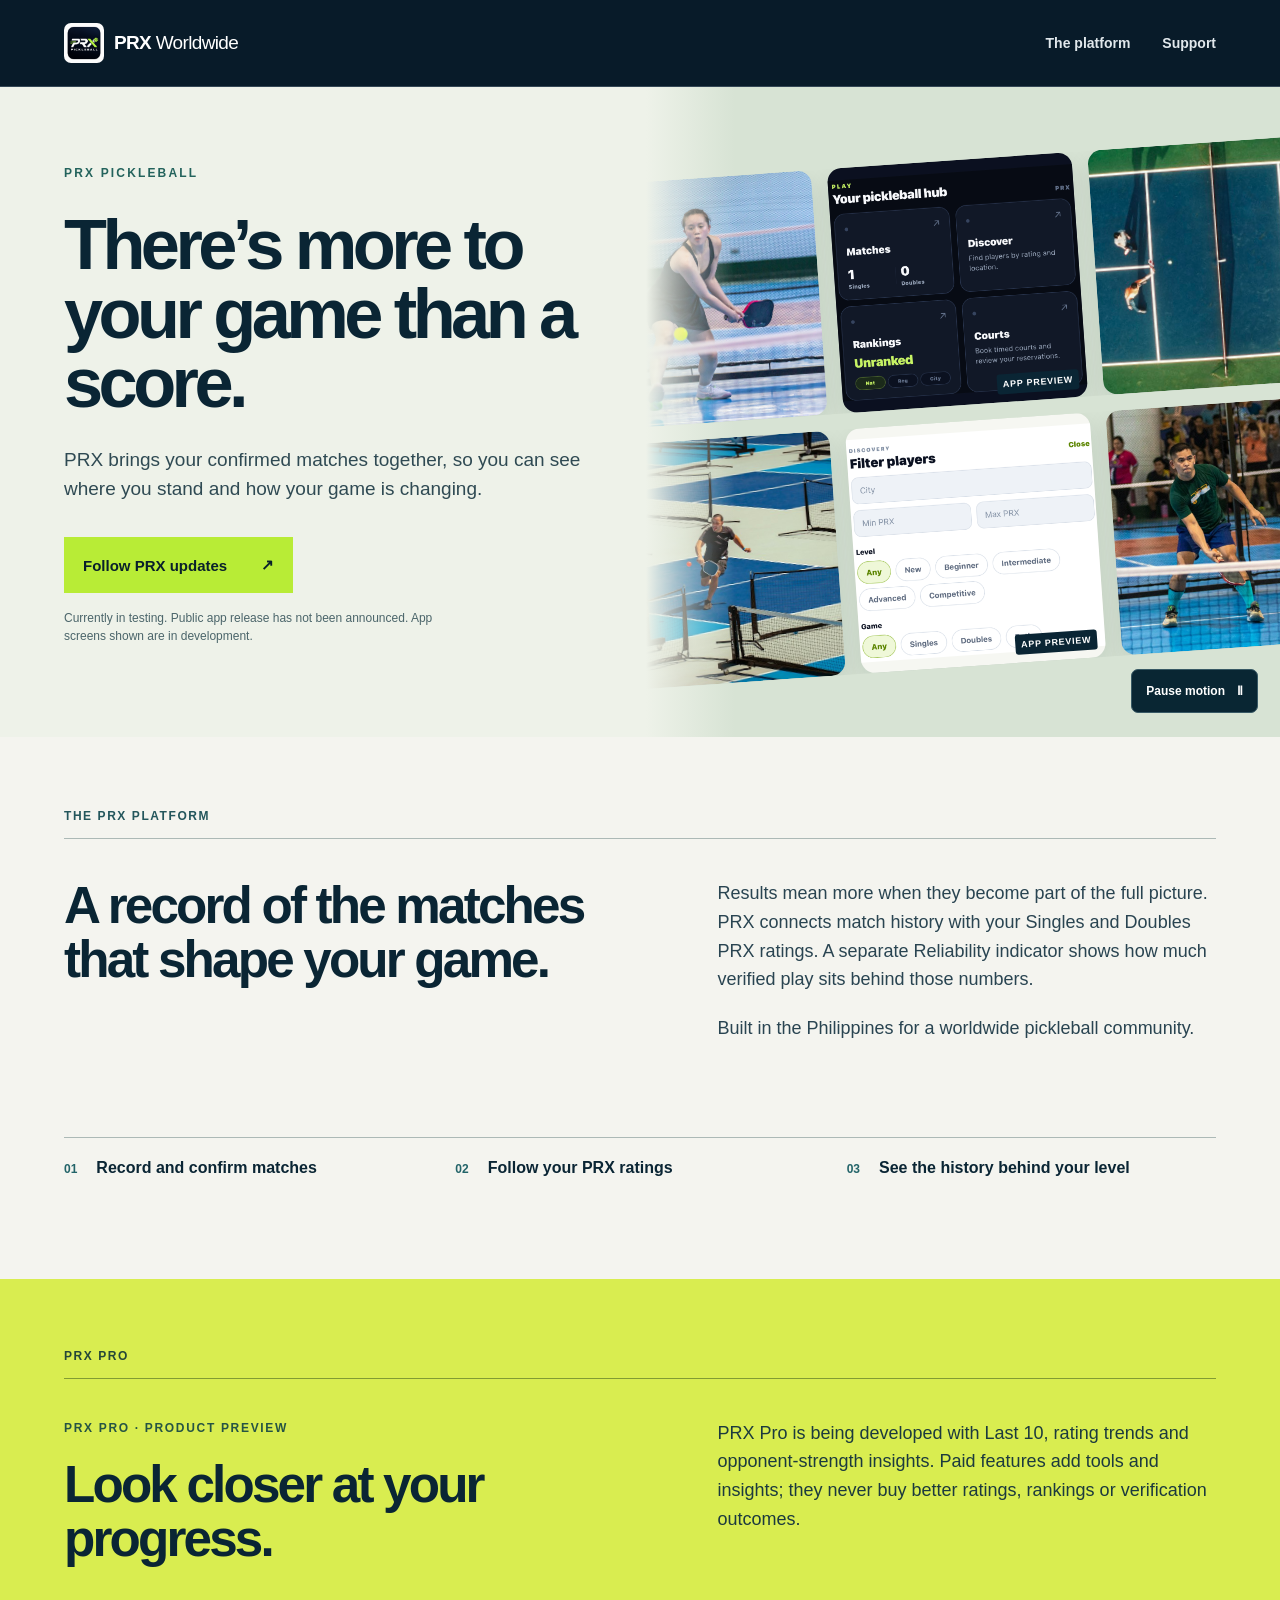
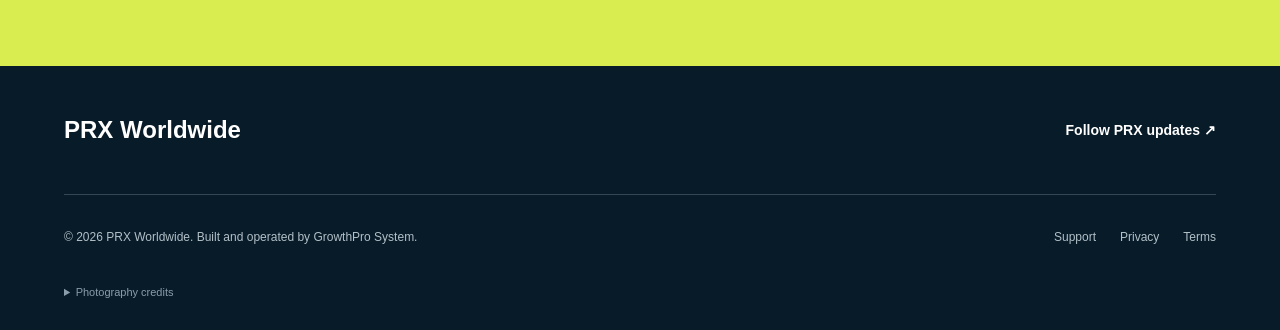
==== commit c034df5e: "Extend photo banner with genuine PRX app previews" ====
--- a/index.html
+++ b/index.html
@@ -37,15 +37,47 @@
           <h1 id="hero-title">There’s more to your game than a score.</h1>
           <p class="hero-intro">PRX brings your confirmed matches together, so you can see where you stand and how your game is changing.</p>
           <a class="hero-cta" href="https://www.facebook.com/prxworldwide">Follow PRX updates <span aria-hidden="true">↗</span></a>
-          <p class="launch-note">Currently in testing. Public app release has not been announced.</p>
+          <p class="launch-note">Currently in testing. Public app release has not been announced. App screens shown are in development.</p>
         </div>
         <figure class="hero-gallery">
           <div class="motion-stage" id="banner-motion" aria-hidden="true">
             <div class="motion-row">
-              <div class="motion-track"><div class="motion-set"><img src="assets/pickleball-player.jpg" alt="" width="1400" height="1120" decoding="async"><img src="assets/aerial-game.jpg" alt="" width="900" height="506" decoding="async"><img src="assets/indoor-player.jpg" alt="" width="900" height="720" decoding="async"></div><div class="motion-set" aria-hidden="true"><img src="assets/pickleball-player.jpg" alt="" width="1400" height="1120" decoding="async"><img src="assets/aerial-game.jpg" alt="" width="900" height="506" decoding="async"><img src="assets/indoor-player.jpg" alt="" width="900" height="720" decoding="async"></div></div>
+              <div class="motion-track">
+                <div class="motion-set">
+                  <img class="motion-card" src="assets/pickleball-player.jpg" alt="" width="1400" height="1120" decoding="async">
+                  <div class="app-shot app-shot--dark"><img src="assets/app-hub-preview.png" alt="" width="880" height="795" decoding="async"><span>APP PREVIEW</span></div>
+                  <img class="motion-card motion-card--desktop" src="assets/aerial-game.jpg" alt="" width="900" height="506" decoding="async">
+                  <img class="motion-card motion-card--desktop" src="assets/indoor-player.jpg" alt="" width="900" height="720" decoding="async">
+                  <div class="app-shot app-shot--light"><img src="assets/app-rating-preview.png" alt="" width="870" height="850" decoding="async"><span>APP PREVIEW</span></div>
+                  <img class="motion-card" src="assets/sunny-player.jpg" alt="" width="900" height="1350" decoding="async">
+                </div>
+                <div class="motion-set" aria-hidden="true">
+                  <img class="motion-card" src="assets/pickleball-player.jpg" alt="" width="1400" height="1120" decoding="async">
+                  <div class="app-shot app-shot--dark"><img src="assets/app-hub-preview.png" alt="" width="880" height="795" decoding="async"><span>APP PREVIEW</span></div>
+                  <img class="motion-card motion-card--desktop" src="assets/aerial-game.jpg" alt="" width="900" height="506" decoding="async">
+                  <img class="motion-card motion-card--desktop" src="assets/indoor-player.jpg" alt="" width="900" height="720" decoding="async">
+                  <div class="app-shot app-shot--light"><img src="assets/app-rating-preview.png" alt="" width="870" height="850" decoding="async"><span>APP PREVIEW</span></div>
+                  <img class="motion-card" src="assets/sunny-player.jpg" alt="" width="900" height="1350" decoding="async">
+                </div>
+              </div>
             </div>
             <div class="motion-row motion-row--reverse">
-              <div class="motion-track"><div class="motion-set"><img src="assets/park-player.jpg" alt="" width="900" height="531" decoding="async"><img src="assets/indoor-doubles.jpg" alt="" width="900" height="720" decoding="async"><img src="assets/outdoor-game.jpg" alt="" width="900" height="1350" decoding="async"></div><div class="motion-set" aria-hidden="true"><img src="assets/park-player.jpg" alt="" width="900" height="531" decoding="async"><img src="assets/indoor-doubles.jpg" alt="" width="900" height="720" decoding="async"><img src="assets/outdoor-game.jpg" alt="" width="900" height="1350" decoding="async"></div></div>
+              <div class="motion-track">
+                <div class="motion-set">
+                  <img class="motion-card" src="assets/park-player.jpg" alt="" width="900" height="531" decoding="async">
+                  <div class="app-shot app-shot--light"><img src="assets/app-discovery-preview.png" alt="" width="880" height="800" decoding="async"><span>APP PREVIEW</span></div>
+                  <img class="motion-card" src="assets/indoor-doubles.jpg" alt="" width="900" height="720" decoding="async">
+                  <img class="motion-card" src="assets/paddleball-player.jpg" alt="" width="900" height="600" decoding="async">
+                  <img class="motion-card" src="assets/outdoor-game.jpg" alt="" width="900" height="1350" decoding="async">
+                </div>
+                <div class="motion-set" aria-hidden="true">
+                  <img class="motion-card" src="assets/park-player.jpg" alt="" width="900" height="531" decoding="async">
+                  <div class="app-shot app-shot--light"><img src="assets/app-discovery-preview.png" alt="" width="880" height="800" decoding="async"><span>APP PREVIEW</span></div>
+                  <img class="motion-card" src="assets/indoor-doubles.jpg" alt="" width="900" height="720" decoding="async">
+                  <img class="motion-card" src="assets/paddleball-player.jpg" alt="" width="900" height="600" decoding="async">
+                  <img class="motion-card" src="assets/outdoor-game.jpg" alt="" width="900" height="1350" decoding="async">
+                </div>
+              </div>
             </div>
           </div>
           <button class="motion-toggle" type="button" aria-label="Pause banner movement" aria-pressed="false" hidden>Pause motion <span aria-hidden="true">Ⅱ</span></button>
@@ -85,7 +117,7 @@
     <footer>
       <div class="footer-top"><strong>PRX Worldwide</strong><a href="https://www.facebook.com/prxworldwide">Follow PRX updates ↗</a></div>
       <div class="footer-bottom"><span>© 2026 PRX Worldwide. Built and operated by GrowthPro System.</span><div class="footlinks"><a href="support/">Support</a><a href="privacy/">Privacy</a><a href="terms/">Terms</a></div></div>
-      <details class="photo-credits"><summary>Photography credits</summary><p>Images from Unsplash: <a href="https://unsplash.com/photos/a-young-woman-playing-pickleball-indoors-2eybTeaoIm8">Bhong Bahala</a>, <a href="https://unsplash.com/photos/pickleball-players-on-blue-court-GmkIC2N8lwE">Daniel Gomez</a>, <a href="https://unsplash.com/photos/man-playing-pickleball-on-a-blue-court-hsI0W8xks4o">Bhong Bahala</a>, <a href="https://unsplash.com/photos/a-man-plays-pickleball-on-an-outdoor-court-cPUdh9T21Ew">Mike Cox</a>, <a href="https://unsplash.com/photos/a-man-playing-pickleball-with-a-woman-in-background-K_Hnb8nN544">Bhong Bahala</a>, <a href="https://unsplash.com/photos/people-play-pickleball-on-an-outdoor-court-WFpPbZ6OFk4">Venti Views</a>.</p></details>
+      <details class="photo-credits"><summary>Photography credits</summary><p>Images from Unsplash: <a href="https://unsplash.com/photos/a-young-woman-playing-pickleball-indoors-2eybTeaoIm8">Bhong Bahala</a>, <a href="https://unsplash.com/photos/pickleball-players-on-blue-court-GmkIC2N8lwE">Daniel Gomez</a>, <a href="https://unsplash.com/photos/man-playing-pickleball-on-a-blue-court-hsI0W8xks4o">Bhong Bahala</a>, <a href="https://unsplash.com/photos/a-man-plays-pickleball-on-an-outdoor-court-cPUdh9T21Ew">Mike Cox</a>, <a href="https://unsplash.com/photos/a-man-playing-pickleball-with-a-woman-in-background-K_Hnb8nN544">Bhong Bahala</a>, <a href="https://unsplash.com/photos/people-play-pickleball-on-an-outdoor-court-WFpPbZ6OFk4">Venti Views</a>, <a href="https://unsplash.com/photos/a-person-plays-pickleball-on-a-sunny-day-xO8xgTKNB1s">Venti Views</a>, <a href="https://unsplash.com/photos/young-man-playing-paddleball-outdoors-39uuqAZ1CWg">Sanket Mishra</a>.</p></details>
     </footer>
   </div>
 </body>
--- a/assets/style.css
+++ b/assets/style.css
@@ -61,11 +61,16 @@
 .home .hero-gallery:before{content:"";position:absolute;inset:0;z-index:1;background:linear-gradient(90deg,#eef2e9 0%,rgba(238,242,233,0) 14%);pointer-events:none}
 .home .motion-stage{position:absolute;top:50%;left:-10%;width:125%;transform:translateY(-50%) rotate(-4deg);display:grid;gap:16px}
 .home .motion-row{width:100%;overflow:hidden}
-.home .motion-track{display:flex;width:max-content;animation:slide-left 66s linear infinite;animation-play-state:paused}
-.home .motion-row--reverse .motion-track{animation-name:slide-right;animation-duration:79s;transform:translateX(-50%)}
+.home .motion-track{display:flex;width:max-content;animation:slide-left 132s linear infinite;animation-play-state:paused}
+.home .motion-row--reverse .motion-track{animation-name:slide-right;animation-duration:110s;transform:translateX(-50%)}
 .home .motion-stage.is-running .motion-track{animation-play-state:running}
 .home .motion-set{display:flex;flex:none;gap:16px;padding-right:16px}
-.home .motion-set img{display:block;flex:none;width:245px;height:245px;border-radius:14px;object-fit:cover;background:#b5c9c8;box-shadow:0 10px 25px rgba(9,36,43,.1)}
+.home .motion-set > img,.home .app-shot{display:block;flex:none;width:245px;height:245px;border-radius:14px;background:#b5c9c8;box-shadow:0 10px 25px rgba(9,36,43,.1)}
+.home .motion-set > img{object-fit:cover}
+.home .app-shot{position:relative;overflow:hidden;background:#f6f7f2}
+.home .app-shot--dark{background:#0b1020}
+.home .app-shot img{display:block;width:100%;height:100%;object-fit:contain}
+.home .app-shot span{position:absolute;right:8px;bottom:8px;padding:5px 6px;border-radius:3px;background:#0a2534;color:#fff;font-size:9px;font-weight:800;letter-spacing:.08em}
 .home .motion-toggle{position:absolute;z-index:2;right:22px;bottom:24px;display:inline-flex;align-items:center;gap:12px;min-height:44px;padding:10px 14px;border:1px solid #385965;border-radius:7px;background:#092633;color:#fff;font:700 12px Arial,Helvetica,sans-serif;cursor:pointer}
 .home .motion-toggle[hidden]{display:none}
 .home .motion-toggle:hover{background:#174758}
@@ -76,6 +81,6 @@
 .home .photo-credits a{text-decoration:underline;text-underline-offset:3px}
 @keyframes slide-left{from{transform:translateX(0)}to{transform:translateX(-50%)}}
 @keyframes slide-right{from{transform:translateX(-50%)}to{transform:translateX(0)}}
-@media(max-width:900px){.home .hero-gallery{min-height:440px}.home .motion-stage{left:-8%;width:120%}.home .motion-set img{width:225px;height:225px}}
-@media(max-width:600px){.home .hero-gallery{height:248px;min-height:248px}.home .hero-gallery:before{display:none}.home .motion-stage{left:-6%;width:116%;gap:0}.home .motion-row--reverse{display:none}.home .motion-set img{width:205px;height:205px;border-radius:10px}.home .motion-toggle{right:12px;bottom:12px}}
+@media(max-width:900px){.home .hero-gallery{min-height:440px}.home .motion-stage{left:-8%;width:120%}.home .motion-set > img,.home .app-shot{width:225px;height:225px}}
+@media(max-width:600px){.home .hero-gallery{height:248px;min-height:248px}.home .hero-gallery:before{display:none}.home .motion-stage{left:-6%;width:116%;gap:0}.home .motion-row--reverse{display:none}.home .motion-set{gap:14px;padding-right:14px}.home .motion-set > img,.home .app-shot{width:190px;height:190px;border-radius:10px}.home .motion-card--desktop{display:none!important}.home .motion-track{animation-duration:86s}.home .motion-toggle{right:12px;bottom:12px}}
 @media(prefers-reduced-motion:reduce){.home .motion-track,.home .motion-row--reverse .motion-track{animation:none}.home .motion-toggle{display:none}}
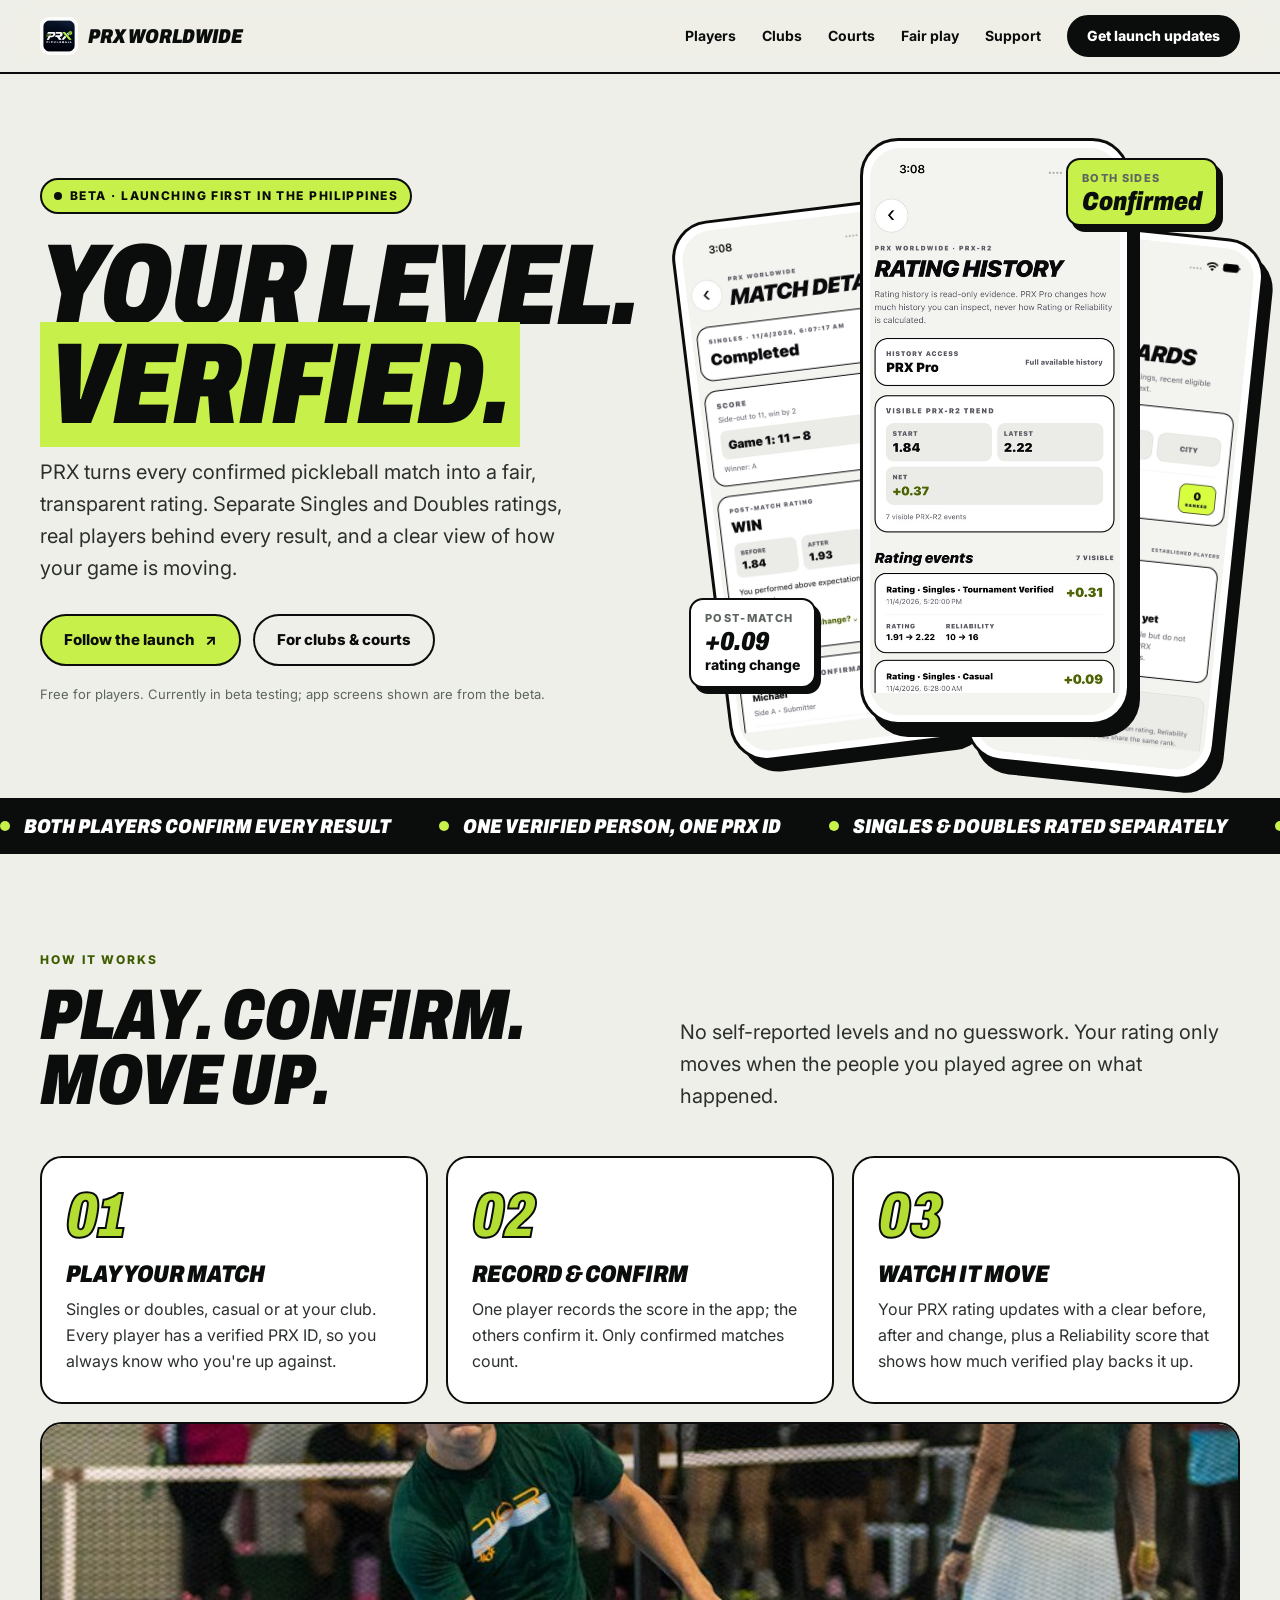
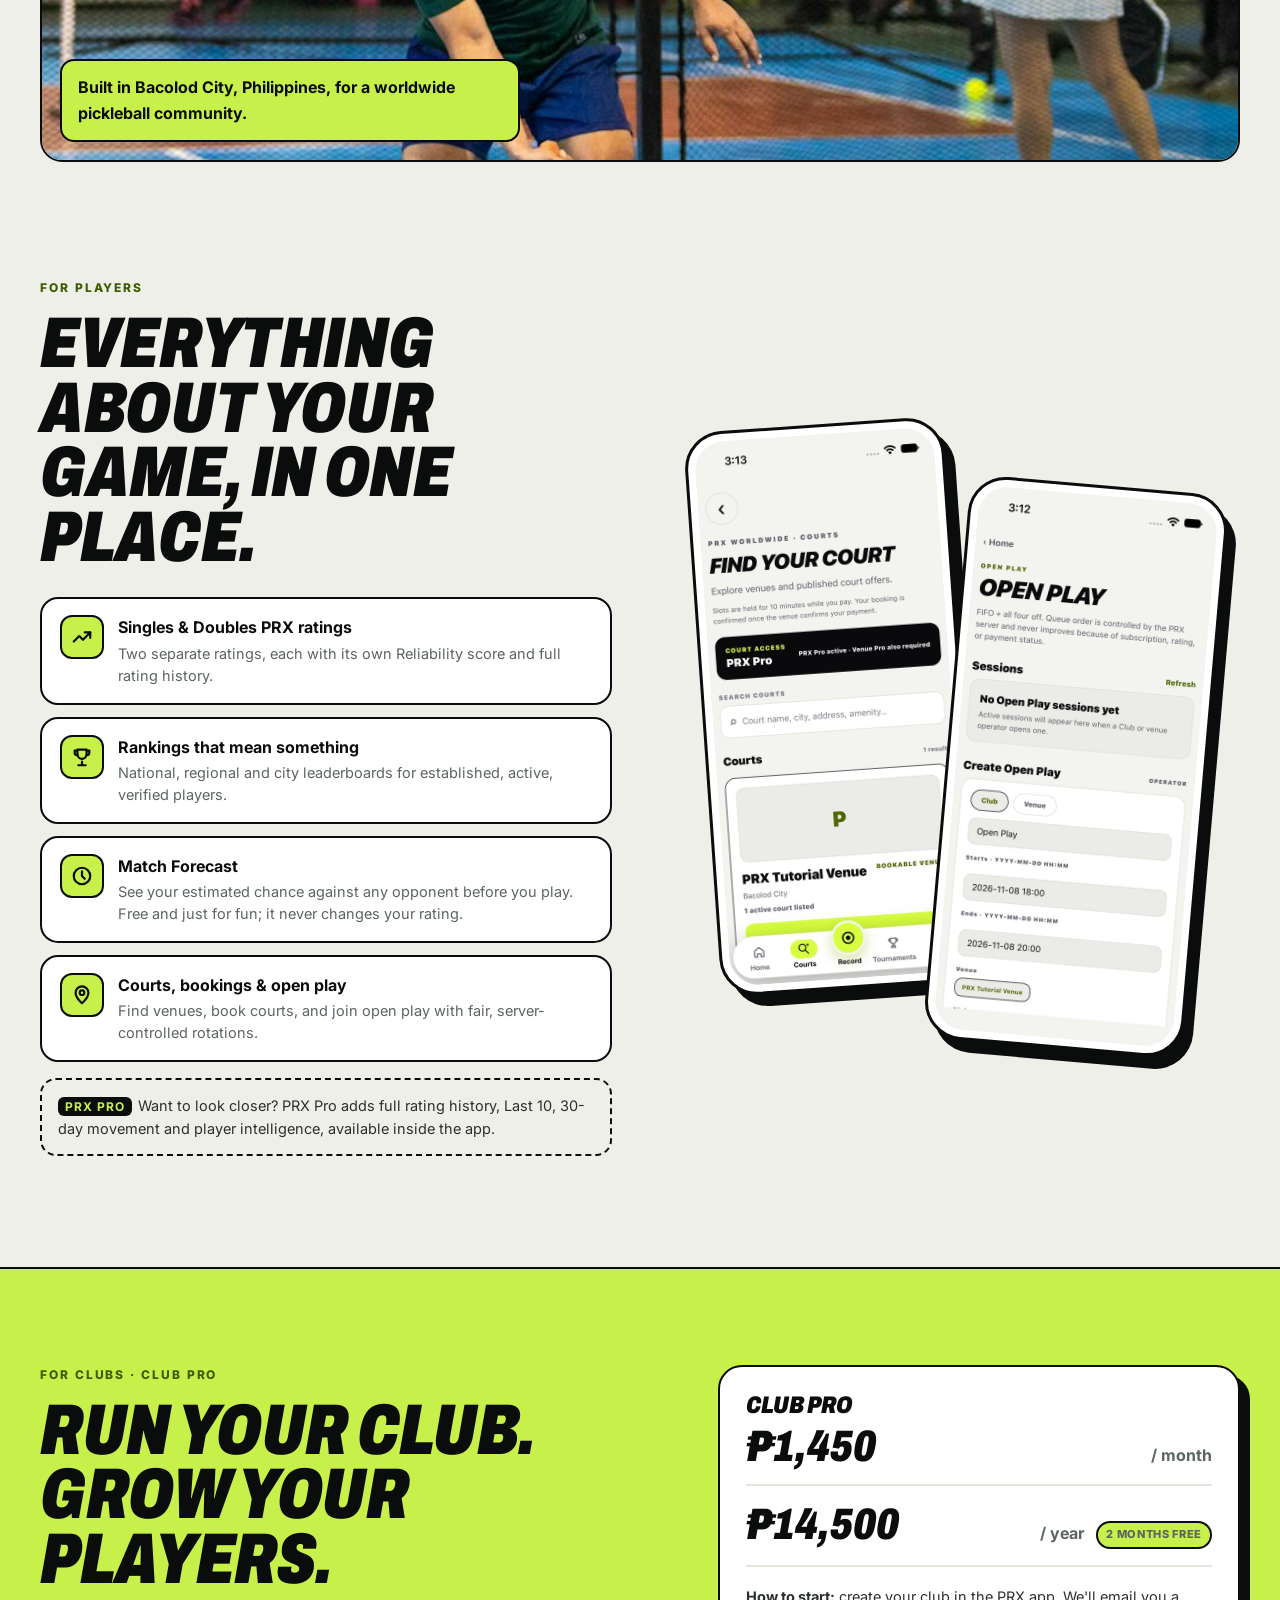
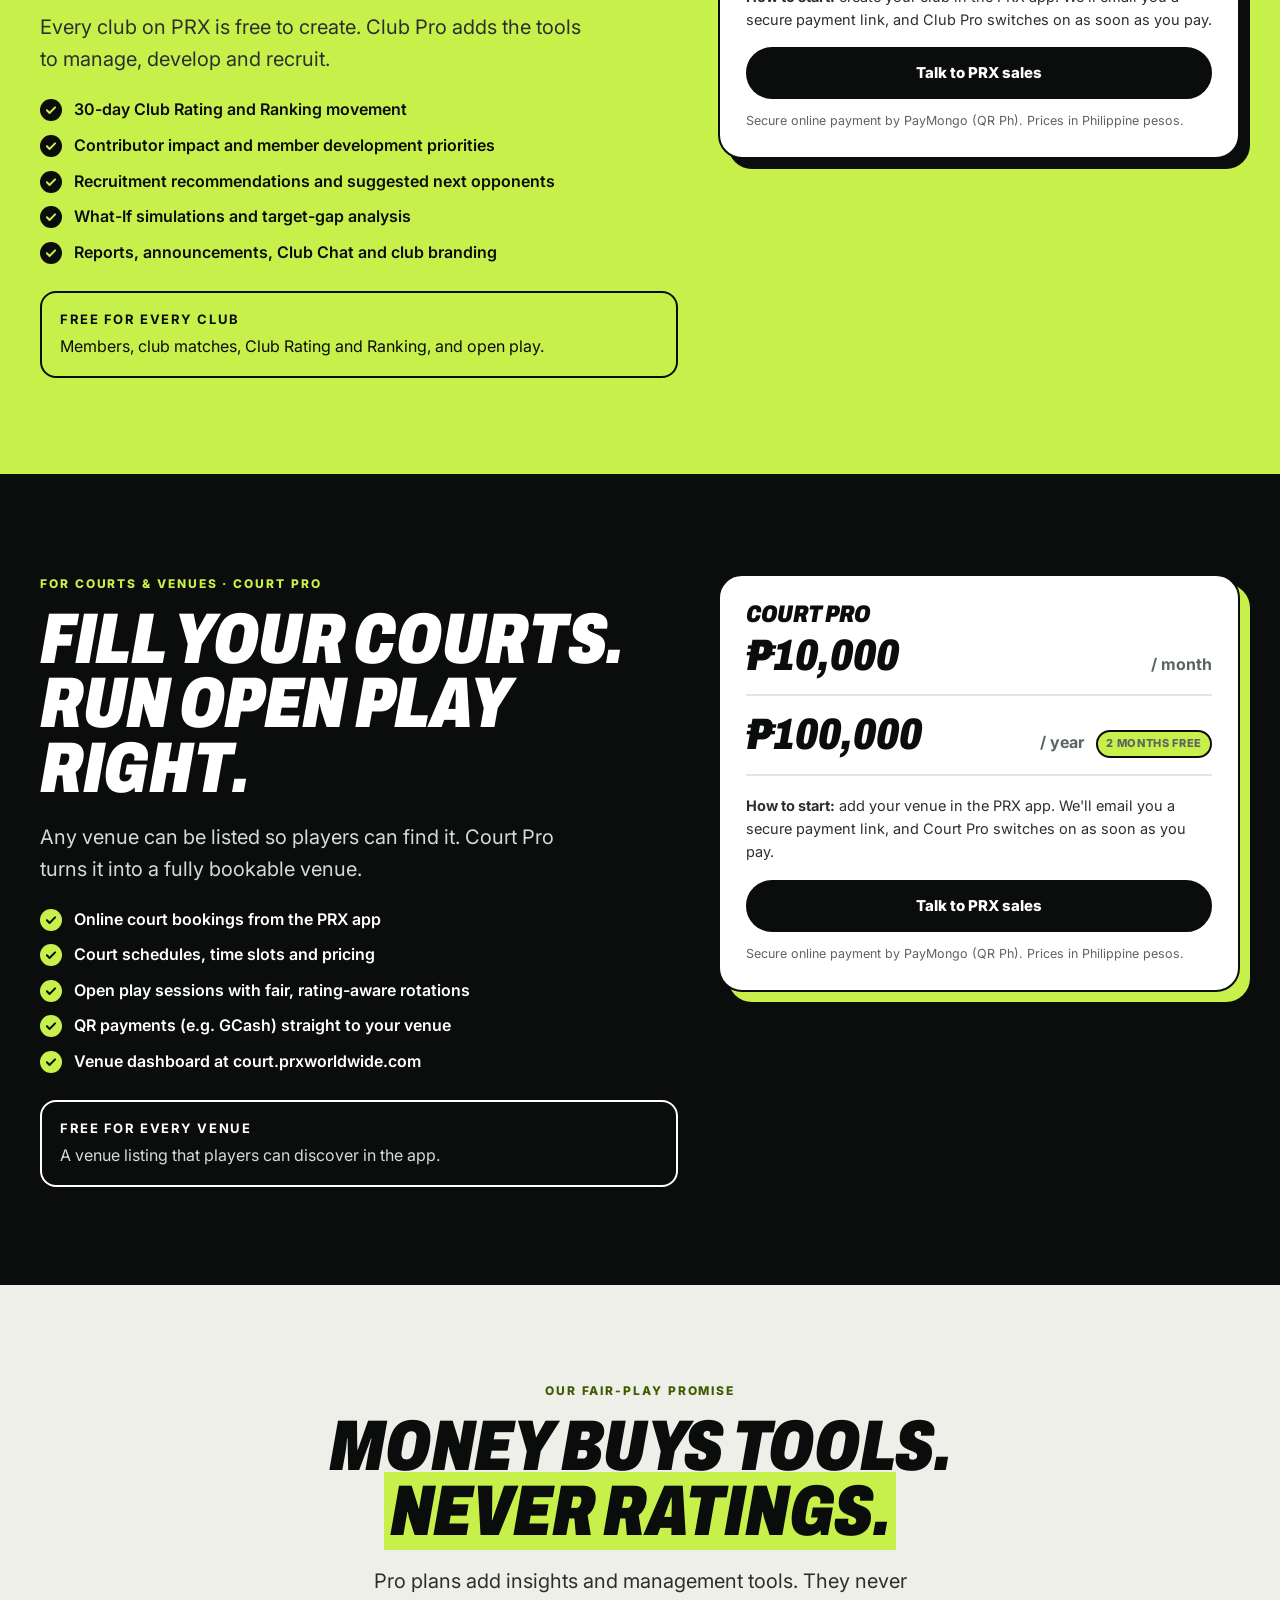
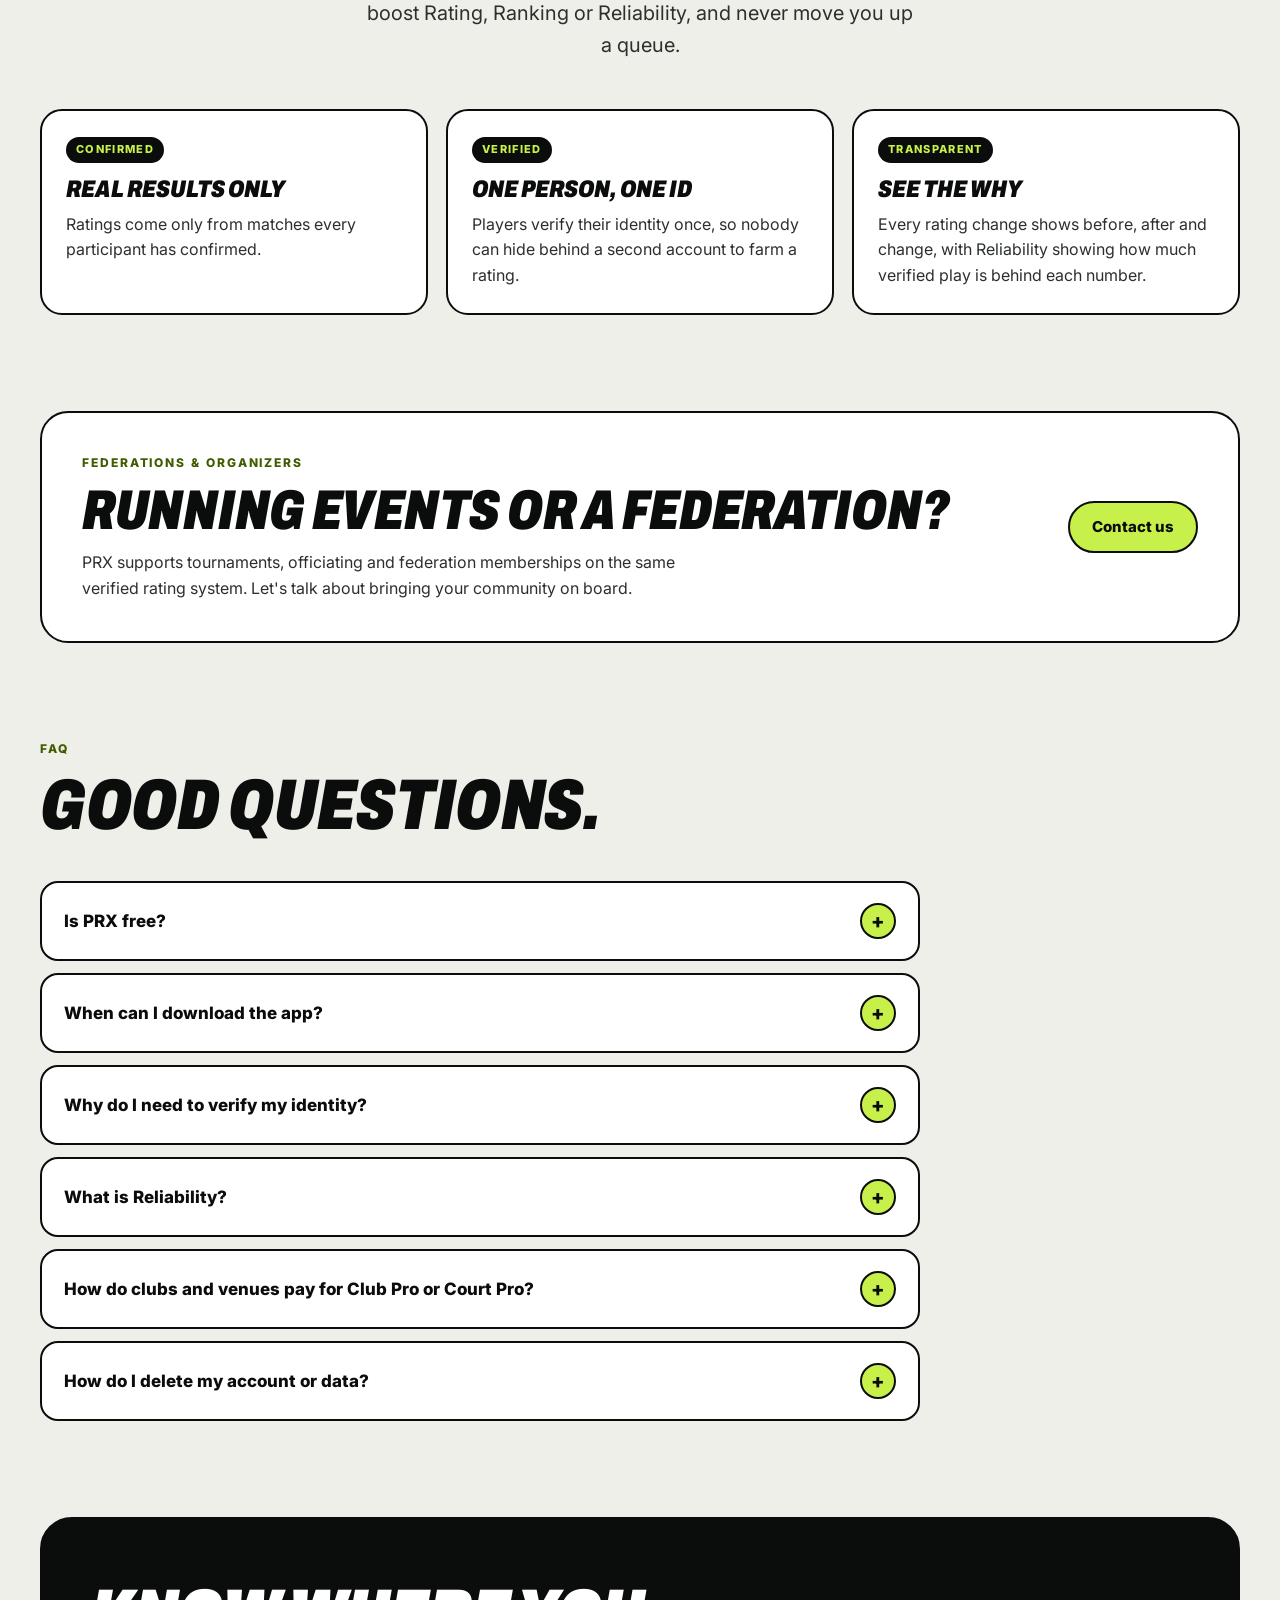
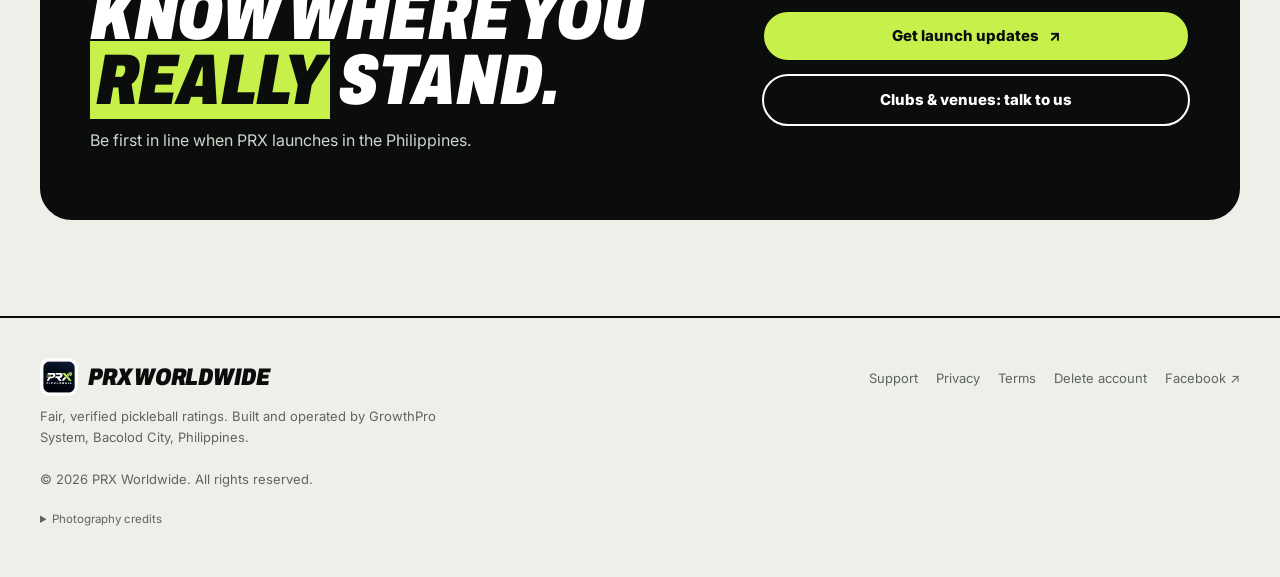
==== commit 903ef4a0: "Redesign prxworldwide.com to match the PRX app (players, Club Pro, Court Pro, fair play, FAQ) and re" ====
--- a/index.html
+++ b/index.html
@@ -3,122 +3,244 @@
 <head>
   <meta charset="utf-8">
   <meta name="viewport" content="width=device-width, initial-scale=1">
-  <meta name="theme-color" content="#081b29">
-  <title>PRX Worldwide | Pickleball has a story beyond the score.</title>
-  <meta name="description" content="Meet PRX Pickleball: confirmed match history, separate Singles and Doubles ratings, and a clear view of your progress. Currently in testing.">
+  <meta name="theme-color" content="#efefe9">
+  <title>PRX Worldwide | Your pickleball level, verified.</title>
+  <meta name="description" content="PRX turns every confirmed pickleball match into a fair, transparent rating: separate Singles and Doubles ratings, verified players, rankings, courts and open play. Launching first in the Philippines.">
   <link rel="canonical" href="https://prxworldwide.com/">
   <meta property="og:type" content="website">
   <meta property="og:url" content="https://prxworldwide.com/">
-  <meta property="og:title" content="PRX Worldwide | Pickleball has a story beyond the score.">
-  <meta property="og:description" content="Meet PRX Pickleball: confirmed match history, separate Singles and Doubles ratings, and a clear view of your progress. Currently in testing.">
-  <meta property="og:image" content="https://prxworldwide.com/assets/prx-app-icon.png">
+  <meta property="og:title" content="PRX Worldwide | Your pickleball level, verified.">
+  <meta property="og:description" content="Confirmed matches, verified players, separate Singles and Doubles ratings. Tools for clubs and venues. Launching first in the Philippines.">
+  <meta property="og:image" content="https://prxworldwide.com/assets/screen-rating.jpg">
   <link rel="icon" href="assets/prx-app-icon.png">
-  <link rel="stylesheet" href="assets/style.css">
-  <script src="assets/banner.js" defer></script>
+  <link rel="preconnect" href="https://fonts.googleapis.com">
+  <link rel="preconnect" href="https://fonts.gstatic.com" crossorigin>
+  <link rel="stylesheet" href="https://fonts.googleapis.com/css2?family=Archivo:ital,wdth,wght@1,62..125,800..900&family=Inter:wght@400;500;600;700;800&display=swap">
+  <link rel="stylesheet" href="assets/style.css?v=20261110">
 </head>
 <body class="home">
-  <a class="skip-link" href="#main">Skip to content</a>
-  <div class="site-shell">
-    <header class="home-nav">
-      <a class="brand" href="./" aria-label="PRX Worldwide home">
-        <img src="assets/prx-app-icon.png" alt="" width="40" height="40">
-        <span>PRX<span class="brand-worldwide"> Worldwide</span></span>
-      </a>
-      <nav aria-label="Main navigation">
-        <a href="#about">The platform</a>
-        <a href="support/">Support</a>
-      </nav>
-    </header>
-
-    <main id="main">
-      <section class="hero" aria-labelledby="hero-title">
-        <div class="hero-content">
-          <p class="overline">PRX PICKLEBALL</p>
-          <h1 id="hero-title">There’s more to your game than a score.</h1>
-          <p class="hero-intro">PRX brings your confirmed matches together, so you can see where you stand and how your game is changing.</p>
-          <a class="hero-cta" href="https://www.facebook.com/prxworldwide">Follow PRX updates <span aria-hidden="true">↗</span></a>
-          <p class="launch-note">Currently in testing. Public app release has not been announced. App screens shown are in development.</p>
+<a class="skip-link" href="#main">Skip to content</a>
+
+<header class="topbar">
+  <div class="wrap">
+    <a class="brand" href="./" aria-label="PRX Worldwide home"><img src="assets/prx-app-icon.png" alt="" width="38" height="38"><span>PRX Worldwide</span></a>
+    <nav aria-label="Main navigation">
+      <a href="#players">Players</a>
+      <a href="#clubs">Clubs</a>
+      <a href="#courts">Courts</a>
+      <a href="#fair-play">Fair play</a>
+      <a href="support/">Support</a>
+      <a class="btn btn-ink" href="https://www.facebook.com/prxworldwide">Get launch updates</a>
+    </nav>
+  </div>
+</header>
+
+<main id="main">
+  <!-- HERO -->
+  <section class="hero">
+    <div class="wrap hero-grid">
+      <div>
+        <span class="kicker"><i></i> Beta · launching first in the Philippines</span>
+        <h1 class="display">Your level.<br><span class="mark">Verified.</span></h1>
+        <p class="lede">PRX turns every confirmed pickleball match into a fair, transparent rating. Separate Singles and Doubles ratings, real players behind every result, and a clear view of how your game is moving.</p>
+        <div class="hero-ctas">
+          <a class="btn btn-lime" href="https://www.facebook.com/prxworldwide">Follow the launch <span aria-hidden="true">↗</span></a>
+          <a class="btn btn-ghost" href="#clubs">For clubs &amp; courts</a>
         </div>
-        <figure class="hero-gallery">
-          <div class="motion-stage" id="banner-motion" aria-hidden="true">
-            <div class="motion-row">
-              <div class="motion-track">
-                <div class="motion-set">
-                  <img class="motion-card" src="assets/pickleball-player.jpg" alt="" width="1400" height="1120" decoding="async">
-                  <div class="app-shot app-shot--dark"><img src="assets/app-hub-preview.png" alt="" width="880" height="795" decoding="async"><span>APP PREVIEW</span></div>
-                  <img class="motion-card motion-card--desktop" src="assets/aerial-game.jpg" alt="" width="900" height="506" decoding="async">
-                  <img class="motion-card motion-card--desktop" src="assets/indoor-player.jpg" alt="" width="900" height="720" decoding="async">
-                  <div class="app-shot app-shot--light"><img src="assets/app-rating-preview.png" alt="" width="870" height="850" decoding="async"><span>APP PREVIEW</span></div>
-                  <img class="motion-card" src="assets/sunny-player.jpg" alt="" width="900" height="1350" decoding="async">
-                </div>
-                <div class="motion-set" aria-hidden="true">
-                  <img class="motion-card" src="assets/pickleball-player.jpg" alt="" width="1400" height="1120" decoding="async">
-                  <div class="app-shot app-shot--dark"><img src="assets/app-hub-preview.png" alt="" width="880" height="795" decoding="async"><span>APP PREVIEW</span></div>
-                  <img class="motion-card motion-card--desktop" src="assets/aerial-game.jpg" alt="" width="900" height="506" decoding="async">
-                  <img class="motion-card motion-card--desktop" src="assets/indoor-player.jpg" alt="" width="900" height="720" decoding="async">
-                  <div class="app-shot app-shot--light"><img src="assets/app-rating-preview.png" alt="" width="870" height="850" decoding="async"><span>APP PREVIEW</span></div>
-                  <img class="motion-card" src="assets/sunny-player.jpg" alt="" width="900" height="1350" decoding="async">
-                </div>
-              </div>
-            </div>
-            <div class="motion-row motion-row--reverse">
-              <div class="motion-track">
-                <div class="motion-set">
-                  <img class="motion-card" src="assets/park-player.jpg" alt="" width="900" height="531" decoding="async">
-                  <div class="app-shot app-shot--light"><img src="assets/app-discovery-preview.png" alt="" width="880" height="800" decoding="async"><span>APP PREVIEW</span></div>
-                  <img class="motion-card" src="assets/indoor-doubles.jpg" alt="" width="900" height="720" decoding="async">
-                  <img class="motion-card" src="assets/paddleball-player.jpg" alt="" width="900" height="600" decoding="async">
-                  <img class="motion-card" src="assets/outdoor-game.jpg" alt="" width="900" height="1350" decoding="async">
-                </div>
-                <div class="motion-set" aria-hidden="true">
-                  <img class="motion-card" src="assets/park-player.jpg" alt="" width="900" height="531" decoding="async">
-                  <div class="app-shot app-shot--light"><img src="assets/app-discovery-preview.png" alt="" width="880" height="800" decoding="async"><span>APP PREVIEW</span></div>
-                  <img class="motion-card" src="assets/indoor-doubles.jpg" alt="" width="900" height="720" decoding="async">
-                  <img class="motion-card" src="assets/paddleball-player.jpg" alt="" width="900" height="600" decoding="async">
-                  <img class="motion-card" src="assets/outdoor-game.jpg" alt="" width="900" height="1350" decoding="async">
-                </div>
-              </div>
-            </div>
-          </div>
-          <button class="motion-toggle" type="button" aria-label="Pause banner movement" aria-pressed="false" hidden>Pause motion <span aria-hidden="true">Ⅱ</span></button>
-        </figure>
-      </section>
-
-      <section class="about" id="about" aria-labelledby="about-title">
-        <div class="section-label">THE PRX PLATFORM</div>
-        <div class="about-grid">
-          <h2 id="about-title">A record of the matches that shape your game.</h2>
-          <div class="about-copy">
-            <p>Results mean more when they become part of the full picture. PRX connects match history with your Singles and Doubles PRX ratings. A separate Reliability indicator shows how much verified play sits behind those numbers.</p>
-            <p>Built in the Philippines for a worldwide pickleball community.</p>
-          </div>
+        <p class="hero-note">Free for players. Currently in beta testing; app screens shown are from the beta.</p>
+      </div>
+      <div class="phones" aria-label="PRX app screens">
+        <div class="phone p1"><img src="assets/screen-matchdetail.jpg" alt="PRX match detail: score, post-match rating change and participant confirmation" width="550" height="1196" loading="eager"></div>
+        <div class="phone p2"><img src="assets/screen-rating.jpg" alt="PRX rating history with rating events and trend" width="550" height="1196" loading="eager"></div>
+        <div class="phone p3"><img src="assets/screen-leaderboard.jpg" alt="PRX leaderboards: national, regional and city rankings" width="550" height="1196" loading="eager"></div>
+        <div class="badge-float b1"><small>Post-match</small><b>+0.09</b>rating change</div>
+        <div class="badge-float b2"><small>Both sides</small><b>Confirmed</b></div>
+      </div>
+    </div>
+  </section>
+
+  <div class="ticker" aria-hidden="true">
+    <div class="ticker-track">
+      <span>Both players confirm every result</span><span>One verified person, one PRX ID</span><span>Singles &amp; Doubles rated separately</span><span>Payment never changes your rating</span><span>National · Regional · City rankings</span>
+      <span>Both players confirm every result</span><span>One verified person, one PRX ID</span><span>Singles &amp; Doubles rated separately</span><span>Payment never changes your rating</span><span>National · Regional · City rankings</span>
+    </div>
+  </div>
+
+  <!-- HOW IT WORKS -->
+  <section class="section" id="how">
+    <div class="wrap">
+      <div class="section-head reveal">
+        <div><span class="label">How it works</span><h2 class="h2">Play. Confirm.<br>Move up.</h2></div>
+        <p class="lede">No self-reported levels and no guesswork. Your rating only moves when the people you played agree on what happened.</p>
+      </div>
+      <div class="steps">
+        <article class="step reveal"><h3 class="h3">Play your match</h3><p>Singles or doubles, casual or at your club. Every player has a verified PRX ID, so you always know who you're up against.</p></article>
+        <article class="step reveal"><h3 class="h3">Record &amp; confirm</h3><p>One player records the score in the app; the others confirm it. Only confirmed matches count.</p></article>
+        <article class="step reveal"><h3 class="h3">Watch it move</h3><p>Your PRX rating updates with a clear before, after and change, plus a Reliability score that shows how much verified play backs it up.</p></article>
+      </div>
+      <figure class="photo-band reveal">
+        <img src="assets/indoor-doubles.jpg" alt="Doubles pickleball game on an indoor court" loading="lazy" width="900" height="720">
+        <figcaption>Built in Bacolod City, Philippines, for a worldwide pickleball community.</figcaption>
+      </figure>
+    </div>
+  </section>
+
+  <!-- PLAYERS -->
+  <section class="section" id="players" style="padding-top:20px">
+    <div class="wrap split">
+      <div>
+        <span class="label">For players</span>
+        <h2 class="h2 reveal">Everything about your game, in one place.</h2>
+        <div class="feature-list">
+          <div class="feature reveal"><div class="ico"><svg viewBox="0 0 24 24" fill="none" stroke="currentColor" stroke-width="2.4" stroke-linecap="round" stroke-linejoin="round"><path d="M3 17l6-6 4 4 8-8"/><path d="M15 7h6v6"/></svg></div><div><strong>Singles &amp; Doubles PRX ratings</strong><span>Two separate ratings, each with its own Reliability score and full rating history.</span></div></div>
+          <div class="feature reveal"><div class="ico"><svg viewBox="0 0 24 24" fill="none" stroke="currentColor" stroke-width="2.4" stroke-linecap="round" stroke-linejoin="round"><path d="M8 21h8M12 17v4M7 4h10v5a5 5 0 0 1-10 0z"/><path d="M17 5h3v2a3 3 0 0 1-3 3M7 5H4v2a3 3 0 0 0 3 3"/></svg></div><div><strong>Rankings that mean something</strong><span>National, regional and city leaderboards for established, active, verified players.</span></div></div>
+          <div class="feature reveal"><div class="ico"><svg viewBox="0 0 24 24" fill="none" stroke="currentColor" stroke-width="2.4" stroke-linecap="round" stroke-linejoin="round"><circle cx="12" cy="12" r="9"/><path d="M12 7v5l3 3"/></svg></div><div><strong>Match Forecast</strong><span>See your estimated chance against any opponent before you play. Free and just for fun; it never changes your rating.</span></div></div>
+          <div class="feature reveal"><div class="ico"><svg viewBox="0 0 24 24" fill="none" stroke="currentColor" stroke-width="2.4" stroke-linecap="round" stroke-linejoin="round"><path d="M12 21s-7-6.2-7-11.5A7 7 0 0 1 19 9.5C19 14.8 12 21 12 21z"/><circle cx="12" cy="9.5" r="2.5"/></svg></div><div><strong>Courts, bookings &amp; open play</strong><span>Find venues, book courts, and join open play with fair, server-controlled rotations.</span></div></div>
         </div>
-        <div class="facts" aria-label="PRX features">
-          <div><strong>01</strong><span>Record and confirm matches</span></div>
-          <div><strong>02</strong><span>Follow your PRX ratings</span></div>
-          <div><strong>03</strong><span>See the history behind your level</span></div>
+        <p class="pro-note reveal"><b>PRX PRO</b>Want to look closer? PRX Pro adds full rating history, Last 10, 30-day movement and player intelligence, available inside the app.</p>
+      </div>
+      <div class="phone-duo" aria-hidden="true">
+        <div class="phone a"><img src="assets/screen-courts.jpg" alt="" width="550" height="1196" loading="lazy"></div>
+        <div class="phone b"><img src="assets/screen-openplay.jpg" alt="" width="550" height="1196" loading="lazy"></div>
+      </div>
+    </div>
+  </section>
+
+  <!-- CLUBS -->
+  <section class="section plans" id="clubs">
+    <div class="wrap plan-grid">
+      <div class="reveal">
+        <span class="label">For clubs · Club Pro</span>
+        <h2 class="h2">Run your club. Grow your players.</h2>
+        <p class="lede">Every club on PRX is free to create. Club Pro adds the tools to manage, develop and recruit.</p>
+        <ul class="checks">
+          <li>30-day Club Rating and Ranking movement</li>
+          <li>Contributor impact and member development priorities</li>
+          <li>Recruitment recommendations and suggested next opponents</li>
+          <li>What-If simulations and target-gap analysis</li>
+          <li>Reports, announcements, Club Chat and club branding</li>
+        </ul>
+        <div class="free"><strong>Free for every club</strong><p>Members, club matches, Club Rating and Ranking, and open play.</p></div>
+      </div>
+      <aside class="price-card reveal" aria-label="Club Pro pricing">
+        <h3 class="h3">Club Pro</h3>
+        <div class="price-row"><span class="amt">₱1,450</span><span class="per">/ month</span></div>
+        <div class="price-row"><span class="amt">₱14,500</span><span class="per">/ year <span class="save">2 MONTHS FREE</span></span></div>
+        <p class="how"><strong>How to start:</strong> create your club in the PRX app. We'll email you a secure payment link, and Club Pro switches on as soon as you pay.</p>
+        <a class="btn btn-ink" href="mailto:sales@prxworldwide.com?subject=Club%20Pro%20for%20my%20club">Talk to PRX sales</a>
+        <p class="fine">Secure online payment by PayMongo (QR Ph). Prices in Philippine pesos.</p>
+      </aside>
+    </div>
+  </section>
+
+  <!-- COURTS -->
+  <section class="section plans dark" id="courts">
+    <div class="wrap plan-grid">
+      <div class="reveal">
+        <span class="label">For courts &amp; venues · Court Pro</span>
+        <h2 class="h2">Fill your courts. Run open play right.</h2>
+        <p class="lede">Any venue can be listed so players can find it. Court Pro turns it into a fully bookable venue.</p>
+        <ul class="checks">
+          <li>Online court bookings from the PRX app</li>
+          <li>Court schedules, time slots and pricing</li>
+          <li>Open play sessions with fair, rating-aware rotations</li>
+          <li>QR payments (e.g. GCash) straight to your venue</li>
+          <li>Venue dashboard at court.prxworldwide.com</li>
+        </ul>
+        <div class="free"><strong>Free for every venue</strong><p>A venue listing that players can discover in the app.</p></div>
+      </div>
+      <aside class="price-card reveal" aria-label="Court Pro pricing">
+        <h3 class="h3">Court Pro</h3>
+        <div class="price-row"><span class="amt">₱10,000</span><span class="per">/ month</span></div>
+        <div class="price-row"><span class="amt">₱100,000</span><span class="per">/ year <span class="save">2 MONTHS FREE</span></span></div>
+        <p class="how"><strong>How to start:</strong> add your venue in the PRX app. We'll email you a secure payment link, and Court Pro switches on as soon as you pay.</p>
+        <a class="btn btn-ink" href="mailto:sales@prxworldwide.com?subject=Court%20Pro%20for%20my%20venue">Talk to PRX sales</a>
+        <p class="fine">Secure online payment by PayMongo (QR Ph). Prices in Philippine pesos.</p>
+      </aside>
+    </div>
+  </section>
+
+  <!-- FAIR PLAY -->
+  <section class="section fair" id="fair-play">
+    <div class="wrap">
+      <span class="label reveal">Our fair-play promise</span>
+      <h2 class="h2 reveal">Money buys tools.<br><span class="mark">Never ratings.</span></h2>
+      <p class="lede reveal">Pro plans add insights and management tools. They never boost Rating, Ranking or Reliability, and never move you up a queue.</p>
+      <div class="pillars">
+        <article class="pillar reveal"><span class="tag">Confirmed</span><h3 class="h3">Real results only</h3><p>Ratings come only from matches every participant has confirmed.</p></article>
+        <article class="pillar reveal"><span class="tag">Verified</span><h3 class="h3">One person, one ID</h3><p>Players verify their identity once, so nobody can hide behind a second account to farm a rating.</p></article>
+        <article class="pillar reveal"><span class="tag">Transparent</span><h3 class="h3">See the why</h3><p>Every rating change shows before, after and change, with Reliability showing how much verified play is behind each number.</p></article>
+      </div>
+    </div>
+  </section>
+
+  <!-- ORGANIZERS -->
+  <section class="section" style="padding-top:0">
+    <div class="wrap">
+      <div class="org reveal">
+        <div>
+          <span class="label">Federations &amp; organizers</span>
+          <h2 class="h2" style="font-size:clamp(34px,4.4vw,56px)">Running events or a federation?</h2>
+          <p>PRX supports tournaments, officiating and federation memberships on the same verified rating system. Let's talk about bringing your community on board.</p>
         </div>
-      </section>
-
-      <section class="pro" aria-labelledby="pro-title">
-        <div class="section-label">PRX PRO</div>
-        <div class="pro-grid">
-          <div>
-            <p class="pro-eyebrow">PRX PRO · PRODUCT PREVIEW</p>
-            <h2 id="pro-title">Look closer at your progress.</h2>
-          </div>
-          <div>
-            <p>PRX Pro is being developed with Last 10, rating trends and opponent-strength insights. Paid features add tools and insights; they never buy better ratings, rankings or verification outcomes.</p>
-          </div>
-        </div>
-      </section>
-    </main>
-
-    <footer>
-      <div class="footer-top"><strong>PRX Worldwide</strong><a href="https://www.facebook.com/prxworldwide">Follow PRX updates ↗</a></div>
-      <div class="footer-bottom"><span>© 2026 PRX Worldwide. Built and operated by GrowthPro System.</span><div class="footlinks"><a href="support/">Support</a><a href="privacy/">Privacy</a><a href="terms/">Terms</a></div></div>
-      <details class="photo-credits"><summary>Photography credits</summary><p>Images from Unsplash: <a href="https://unsplash.com/photos/a-young-woman-playing-pickleball-indoors-2eybTeaoIm8">Bhong Bahala</a>, <a href="https://unsplash.com/photos/pickleball-players-on-blue-court-GmkIC2N8lwE">Daniel Gomez</a>, <a href="https://unsplash.com/photos/man-playing-pickleball-on-a-blue-court-hsI0W8xks4o">Bhong Bahala</a>, <a href="https://unsplash.com/photos/a-man-plays-pickleball-on-an-outdoor-court-cPUdh9T21Ew">Mike Cox</a>, <a href="https://unsplash.com/photos/a-man-playing-pickleball-with-a-woman-in-background-K_Hnb8nN544">Bhong Bahala</a>, <a href="https://unsplash.com/photos/people-play-pickleball-on-an-outdoor-court-WFpPbZ6OFk4">Venti Views</a>, <a href="https://unsplash.com/photos/a-person-plays-pickleball-on-a-sunny-day-xO8xgTKNB1s">Venti Views</a>, <a href="https://unsplash.com/photos/young-man-playing-paddleball-outdoors-39uuqAZ1CWg">Sanket Mishra</a>.</p></details>
-    </footer>
+        <a class="btn btn-lime" href="mailto:sales@prxworldwide.com?subject=PRX%20for%20our%20federation%20or%20events">Contact us</a>
+      </div>
+    </div>
+  </section>
+
+  <!-- FAQ -->
+  <section class="section" id="faq" style="padding-top:0">
+    <div class="wrap">
+      <div class="section-head reveal"><div><span class="label">FAQ</span><h2 class="h2">Good questions.</h2></div></div>
+      <div class="faq">
+        <details class="reveal"><summary>Is PRX free?</summary><p>Yes. Recording matches, your PRX ratings, rankings, courts and open play are free for players. PRX Pro is optional and adds deeper insights.</p></details>
+        <details class="reveal"><summary>When can I download the app?</summary><p>PRX is in beta testing now and launches first in the Philippines. Follow <a class="email" href="https://www.facebook.com/prxworldwide">PRX on Facebook</a> to hear the moment it's available.</p></details>
+        <details class="reveal"><summary>Why do I need to verify my identity?</summary><p>So every rating belongs to one real person. It keeps rankings fair and stops duplicate accounts. Verification is handled securely by our verification partner; see our <a class="email" href="privacy/">Privacy Policy</a>.</p></details>
+        <details class="reveal"><summary>What is Reliability?</summary><p>Reliability shows how much verified, confirmed play sits behind a rating. The more you play confirmed matches, the more reliable your rating becomes.</p></details>
+        <details class="reveal"><summary>How do clubs and venues pay for Club Pro or Court Pro?</summary><p>Create your club or venue in the app and you'll receive an email with a secure PayMongo payment link. Your plan activates automatically the moment payment goes through. You can also write to <a class="email" href="mailto:sales@prxworldwide.com">sales@prxworldwide.com</a>.</p></details>
+        <details class="reveal"><summary>How do I delete my account or data?</summary><p>You can request deletion inside the app or by email. See <a class="email" href="delete-account/">how account deletion works</a>.</p></details>
+      </div>
+    </div>
+  </section>
+
+  <!-- FINAL CTA -->
+  <section class="wrap">
+    <div class="cta-final reveal">
+      <div>
+        <h2 class="h2">Know where you <span class="mark">really</span> stand.</h2>
+        <p>Be first in line when PRX launches in the Philippines.</p>
+      </div>
+      <div class="ctas">
+        <a class="btn btn-lime" href="https://www.facebook.com/prxworldwide">Get launch updates <span aria-hidden="true">↗</span></a>
+        <a class="btn btn-ghost-light" href="mailto:sales@prxworldwide.com">Clubs &amp; venues: talk to us</a>
+      </div>
+    </div>
+  </section>
+</main>
+
+<footer>
+  <div class="wrap">
+    <div class="foot">
+      <div>
+        <a class="brand" href="./"><img src="assets/prx-app-icon.png" alt="" width="38" height="38"><span>PRX Worldwide</span></a>
+        <p>Fair, verified pickleball ratings. Built and operated by GrowthPro System, Bacolod City, Philippines.</p>
+      </div>
+      <div class="footlinks">
+        <a href="support/">Support</a><a href="privacy/">Privacy</a><a href="terms/">Terms</a><a href="delete-account/">Delete account</a><a href="https://www.facebook.com/prxworldwide">Facebook ↗</a>
+      </div>
+    </div>
+    <p class="small" style="margin-top:22px">© 2026 PRX Worldwide. All rights reserved.</p>
+    <details class="photo-credits"><summary>Photography credits</summary><p>Images from Unsplash: <a href="https://unsplash.com/photos/a-young-woman-playing-pickleball-indoors-2eybTeaoIm8">Bhong Bahala</a>, <a href="https://unsplash.com/photos/pickleball-players-on-blue-court-GmkIC2N8lwE">Daniel Gomez</a>, <a href="https://unsplash.com/photos/man-playing-pickleball-on-a-blue-court-hsI0W8xks4o">Bhong Bahala</a>, <a href="https://unsplash.com/photos/a-man-plays-pickleball-on-an-outdoor-court-cPUdh9T21Ew">Mike Cox</a>, <a href="https://unsplash.com/photos/a-man-playing-pickleball-with-a-woman-in-background-K_Hnb8nN544">Bhong Bahala</a>, <a href="https://unsplash.com/photos/people-play-pickleball-on-an-outdoor-court-WFpPbZ6OFk4">Venti Views</a>, <a href="https://unsplash.com/photos/a-person-plays-pickleball-on-a-sunny-day-xO8xgTKNB1s">Venti Views</a>, <a href="https://unsplash.com/photos/young-man-playing-paddleball-outdoors-39uuqAZ1CWg">Sanket Mishra</a>.</p></details>
   </div>
+</footer>
+
+<script>
+(function(){
+  var els=document.querySelectorAll('.reveal');
+  if(!('IntersectionObserver' in window)||matchMedia('(prefers-reduced-motion: reduce)').matches){els.forEach(function(e){e.classList.add('in')});return;}
+  var io=new IntersectionObserver(function(es){es.forEach(function(e){if(e.isIntersecting){e.target.classList.add('in');io.unobserve(e.target);}})},{threshold:.12});
+  els.forEach(function(e){io.observe(e)});
+})();
+</script>
 </body>
 </html>
--- a/assets/style.css
+++ b/assets/style.css
@@ -1,86 +1,220 @@
-:root{--bg:#071019;--panel:#0f1822;--text:#f7fafc;--muted:#9eacb8;--accent:#b7ff4a;--line:#24313d;--max:1120px}*{box-sizing:border-box}html{scroll-behavior:smooth}body{margin:0;background:linear-gradient(180deg,#061019 0%,#09111a 45%,#071019 100%);color:var(--text);font-family:Inter,ui-sans-serif,system-ui,-apple-system,BlinkMacSystemFont,"Segoe UI",sans-serif}a{color:inherit;text-decoration:none}.wrap{width:min(var(--max),calc(100% - 40px));margin:auto}.nav{display:flex;align-items:center;justify-content:space-between;padding:22px 0;border-bottom:1px solid var(--line)}.brand{display:flex;align-items:center;gap:12px;font-weight:900;letter-spacing:.2px}.brand img{width:38px;height:38px;border-radius:9px}.navlinks{display:flex;gap:18px;color:var(--muted);font-size:14px}.navlinks a:hover{color:var(--text)}.hero{padding:88px 0 64px}.eyebrow{color:var(--accent);font-size:12px;font-weight:900;letter-spacing:1.6px}.hero h1{font-size:clamp(42px,8vw,78px);line-height:.98;max-width:920px;margin:14px 0 20px;letter-spacing:-2.2px}.hero p{max-width:760px;color:var(--muted);font-size:19px;line-height:1.6}.actions{display:flex;gap:12px;flex-wrap:wrap;margin-top:28px}.btn{display:inline-flex;align-items:center;justify-content:center;min-height:46px;padding:0 18px;border-radius:12px;font-weight:900}.btn.primary{background:var(--accent);color:#071019}.btn.secondary{border:1px solid var(--line);background:var(--panel)}.grid{display:grid;grid-template-columns:repeat(3,1fr);gap:16px;padding:12px 0 74px}.card{background:rgba(15,24,34,.9);border:1px solid var(--line);border-radius:18px;padding:22px}.card h3{margin:0 0 10px;font-size:18px}.card p{margin:0;color:var(--muted);line-height:1.55}.tag{display:inline-block;margin-top:14px;color:var(--accent);font-size:11px;font-weight:900;letter-spacing:1px}.page{padding:64px 0 80px}.page h1{font-size:clamp(38px,7vw,64px);margin:10px 0 16px;letter-spacing:-1.6px}.page h2{font-size:24px;margin-top:38px}.page p,.page li{color:var(--muted);line-height:1.72}.panel{background:var(--panel);border:1px solid var(--line);border-radius:16px;padding:20px;margin-top:18px}.panel strong{display:block;margin-bottom:6px}.email{color:var(--accent);font-weight:800;word-break:break-word}.notice{border-left:3px solid var(--accent);background:var(--panel);padding:16px 18px;border-radius:12px;color:var(--muted);line-height:1.6;margin:22px 0}.small{font-size:13px;color:var(--muted)}footer{border-top:1px solid var(--line);padding:28px 0 40px;color:var(--muted);font-size:13px}.footlinks{display:flex;gap:16px;flex-wrap:wrap;margin-top:10px}@media(max-width:800px){.nav{align-items:flex-start;gap:16px}.navlinks{gap:12px;flex-wrap:wrap;justify-content:flex-end}.grid{grid-template-columns:1fr}.hero{padding-top:62px}.wrap{width:min(var(--max),calc(100% - 28px))}}
-
-
-/* Homepage */
-.home{background:#081b29;color:#fff;font-family:Arial,Helvetica,sans-serif}
-.home .site-shell{overflow:hidden}
-.home .skip-link{position:absolute;left:16px;top:-90px;z-index:20;padding:12px 16px;background:#fff;color:#081b29;font-weight:700}
-.home .skip-link:focus{top:12px}
-.home a:focus-visible{outline:3px solid #b8ec36;outline-offset:4px}
-.home-nav{display:flex;justify-content:space-between;align-items:center;gap:24px;max-width:1440px;margin:auto;padding:21px clamp(24px,5vw,76px);border-bottom:1px solid #344755}
-.home .brand{display:flex;align-items:center;gap:10px;color:#fff;font-size:19px;letter-spacing:-.035em}
-.home .brand img{width:40px;height:40px;border-radius:7px}
-.home .brand-worldwide{font-weight:400}
-.home-nav nav{display:flex;align-items:center;gap:32px}
-.home-nav nav a{display:flex;align-items:center;min-height:44px;color:#e1e8ec;font-size:14px;font-weight:700}
-.home-nav nav a:hover,.home footer a:hover{text-decoration:underline;text-underline-offset:5px}
-.home .hero{display:grid;grid-template-columns:minmax(0,1fr) minmax(0,.98fr);align-items:stretch;max-width:1440px;margin:auto;padding:0;min-height:650px}
-.home .hero-content{align-self:center;padding:60px 45px 75px clamp(24px,5vw,76px)}
-.home .overline{margin:0 0 28px;color:#b8ec36;font-size:12px;font-weight:800;letter-spacing:.18em;line-height:1.5}
-.home .hero h1{max-width:770px;margin:0;font-family:Arial,Helvetica,sans-serif;font-size:clamp(52px,5.5vw,86px);font-weight:800;letter-spacing:-.065em;line-height:.98}
-.home .hero-intro{max-width:530px;margin:28px 0 0;color:#d3dfe5;font-size:19px;line-height:1.55}
-.home .hero-cta{display:inline-flex;align-items:center;justify-content:space-between;gap:34px;min-height:56px;margin-top:34px;padding:13px 19px;background:#b8ec36;color:#09202b;font-size:15px;font-weight:800}
-.home .hero-cta:hover{background:#d1fa6d}
-.home .launch-note{max-width:400px;margin:16px 0 0;color:#adbdc5;font-size:12px;line-height:1.5}
-.home .about{padding:72px clamp(24px,5vw,76px) 100px;background:#f4f4ef;color:#0a2534}
-.home .about>*{max-width:1288px;margin-left:auto;margin-right:auto}
-.home .section-label{display:flex;justify-content:space-between;gap:12px;padding-bottom:15px;border-bottom:1px solid #acb9b6;color:#23565c;font-size:12px;font-weight:800;letter-spacing:.13em}
-.home .section-label span{color:#527078;white-space:nowrap}
-.home .about-grid,.home .pro-grid{display:grid;grid-template-columns:1.05fr .95fr;gap:clamp(40px,8vw,150px);align-items:start;padding-top:40px}
-.home h2{margin:0;font-size:clamp(38px,4vw,61px);font-weight:800;letter-spacing:-.055em;line-height:1.06}
-.home .about-copy p,.home .pro-grid p{margin:0 0 20px;color:#294451;font-size:18px;line-height:1.6}
-.home .facts{display:grid;grid-template-columns:repeat(3,1fr);gap:22px;margin-top:74px;padding-top:19px;border-top:1px solid #acb9b6}
-.home .facts div{display:flex;gap:19px;align-items:baseline}
-.home .facts strong{color:#236469;font-size:12px}
-.home .facts span{font-size:16px;font-weight:700;line-height:1.35}
-.home .pro{padding:70px clamp(24px,5vw,76px) 100px;background:#d9ed50;color:#0a2534}
-.home .pro>*{max-width:1288px;margin-left:auto;margin-right:auto}
-.home .pro .section-label{border-color:#829c32;color:#254737}
-.home .pro .section-label span{color:#355b3e}
-.home .pro-eyebrow{margin:0 0 20px!important;color:#265444!important;font-size:12px!important;font-weight:800;letter-spacing:.14em}
-.home .pro-grid p{color:#1c3a3e}
-.home footer{max-width:1440px;margin:auto;padding:50px clamp(24px,5vw,76px) 28px;border:0;color:#b2c0c7}
-.home .footer-top,.home .footer-bottom{display:flex;justify-content:space-between;gap:20px;align-items:center}
-.home .footer-top{padding-bottom:50px;color:#fff;font-size:24px}
-.home .footer-top a{font-size:14px;font-weight:700}
-.home .footer-bottom{padding:20px 0;border-top:1px solid #344755;font-size:12px}
-.home .footlinks{display:flex;gap:24px;margin:0}
-.home .footlinks a{display:inline-flex;align-items:center;min-height:44px}
-@media(max-width:900px){.home .hero{grid-template-columns:1fr;min-height:0}.home .hero-content{padding:68px clamp(24px,5vw,76px) 60px}.home .hero-photo,.home .hero-photo img{height:500px;min-height:0}.home .about-grid,.home .pro-grid{gap:30px}.home .facts{margin-top:55px}}
-@media(max-width:600px){.home-nav{padding:14px 18px}.home .brand{font-size:16px}.home .brand img{width:34px;height:34px}.home-nav nav{gap:14px}.home-nav nav a{font-size:12px}.home .hero-content{padding:53px 20px 55px}.home .overline{margin-bottom:18px;font-size:10px}.home .hero h1{font-size:clamp(49px,12vw,68px)}.home .hero-intro{margin-top:23px;font-size:17px}.home .hero-cta{width:100%;max-width:340px;margin-top:27px}.home .hero-photo,.home .hero-photo img{height:355px}.home .hero-photo img{object-position:50% 48%}.home .hero-photo figcaption{right:12px;bottom:12px;font-size:9px}.home .about,.home .pro{padding:50px 20px 65px}.home .section-label{font-size:10px}.home .about-grid,.home .pro-grid{grid-template-columns:1fr;gap:25px;padding-top:30px}.home h2{font-size:clamp(38px,9vw,50px)}.home .about-copy p,.home .pro-grid p{font-size:16px}.home .facts{grid-template-columns:1fr;gap:17px;margin-top:40px}.home .facts div{gap:20px}.home footer{padding:42px 20px 25px}.home .footer-top{align-items:flex-start;flex-direction:column;gap:14px;padding-bottom:33px}.home .footer-bottom{align-items:flex-start;flex-direction:column;gap:4px}.home .footlinks{gap:20px}}
-@media(max-width:350px){.home-nav nav a:first-child{display:none}.home .hero h1{font-size:47px}}
-@media(prefers-reduced-motion:reduce){html:has(body.home){scroll-behavior:auto}}
-
-/* Moving photo banner */
-.home .hero{background:#eef2e9;color:#0a2534}
-.home .hero h1{color:#0a2534}
-.home .overline{color:#23635c}
-.home .hero-intro{color:#2f4a53}
-.home .launch-note{color:#4b656a}
-.home .hero-gallery{position:relative;min-width:0;min-height:650px;margin:0;overflow:hidden;background:#d7e3d4}
-.home .hero-gallery:before{content:"";position:absolute;inset:0;z-index:1;background:linear-gradient(90deg,#eef2e9 0%,rgba(238,242,233,0) 14%);pointer-events:none}
-.home .motion-stage{position:absolute;top:50%;left:-10%;width:125%;transform:translateY(-50%) rotate(-4deg);display:grid;gap:16px}
-.home .motion-row{width:100%;overflow:hidden}
-.home .motion-track{display:flex;width:max-content;animation:slide-left 132s linear infinite;animation-play-state:paused}
-.home .motion-row--reverse .motion-track{animation-name:slide-right;animation-duration:110s;transform:translateX(-50%)}
-.home .motion-stage.is-running .motion-track{animation-play-state:running}
-.home .motion-set{display:flex;flex:none;gap:16px;padding-right:16px}
-.home .motion-set > img,.home .app-shot{display:block;flex:none;width:245px;height:245px;border-radius:14px;background:#b5c9c8;box-shadow:0 10px 25px rgba(9,36,43,.1)}
-.home .motion-set > img{object-fit:cover}
-.home .app-shot{position:relative;overflow:hidden;background:#f6f7f2}
-.home .app-shot--dark{background:#0b1020}
-.home .app-shot img{display:block;width:100%;height:100%;object-fit:contain}
-.home .app-shot span{position:absolute;right:8px;bottom:8px;padding:5px 6px;border-radius:3px;background:#0a2534;color:#fff;font-size:9px;font-weight:800;letter-spacing:.08em}
-.home .motion-toggle{position:absolute;z-index:2;right:22px;bottom:24px;display:inline-flex;align-items:center;gap:12px;min-height:44px;padding:10px 14px;border:1px solid #385965;border-radius:7px;background:#092633;color:#fff;font:700 12px Arial,Helvetica,sans-serif;cursor:pointer}
-.home .motion-toggle[hidden]{display:none}
-.home .motion-toggle:hover{background:#174758}
-.home button:focus-visible{outline:3px solid #b8ec36;outline-offset:4px}
-.home .photo-credits{margin-top:5px;color:#899eaa;font-size:11px;line-height:1.6}
-.home .photo-credits summary{display:list-item;width:max-content;cursor:pointer}
-.home .photo-credits p{max-width:750px;margin:8px 0 0}
-.home .photo-credits a{text-decoration:underline;text-underline-offset:3px}
-@keyframes slide-left{from{transform:translateX(0)}to{transform:translateX(-50%)}}
-@keyframes slide-right{from{transform:translateX(-50%)}to{transform:translateX(0)}}
-@media(max-width:900px){.home .hero-gallery{min-height:440px}.home .motion-stage{left:-8%;width:120%}.home .motion-set > img,.home .app-shot{width:225px;height:225px}}
-@media(max-width:600px){.home .hero-gallery{height:248px;min-height:248px}.home .hero-gallery:before{display:none}.home .motion-stage{left:-6%;width:116%;gap:0}.home .motion-row--reverse{display:none}.home .motion-set{gap:14px;padding-right:14px}.home .motion-set > img,.home .app-shot{width:190px;height:190px;border-radius:10px}.home .motion-card--desktop{display:none!important}.home .motion-track{animation-duration:86s}.home .motion-toggle{right:12px;bottom:12px}}
-@media(prefers-reduced-motion:reduce){.home .motion-track,.home .motion-row--reverse .motion-track{animation:none}.home .motion-toggle{display:none}}
+/* PRX Worldwide — site styles (2026-11 redesign, matches the PRX app: off-white, ink, lime). */
+:root{
+  --paper:#efefe9; --paper-2:#e4e5dc; --card:#ffffff; --ink:#0b0d0c; --ink-2:#2b302d; --muted:#5d655f;
+  --line:#0b0d0c; --soft-line:#cfd2c6; --lime:#c8f04b; --lime-2:#b4dd31; --accent:#3f5c00; --max:1200px;
+  --display:"Archivo","Arial Narrow",Arial,sans-serif; --body:"Inter",ui-sans-serif,system-ui,-apple-system,"Segoe UI",sans-serif;
+}
+*{box-sizing:border-box}
+html{scroll-behavior:smooth;-webkit-text-size-adjust:100%}
+body{margin:0;background:var(--paper);color:var(--ink);font:16px/1.6 var(--body)}
+img{max-width:100%;display:block}
+a{color:inherit;text-decoration:none}
+a:focus-visible,button:focus-visible,summary:focus-visible{outline:3px solid var(--ink);outline-offset:3px;border-radius:6px}
+
+/* ---------- shared: sub pages (support, privacy, terms, delete-account, paid) ---------- */
+.wrap{width:min(var(--max),calc(100% - 40px));margin:auto}
+.nav{display:flex;align-items:center;justify-content:space-between;gap:16px;padding:20px 0;border-bottom:2px solid var(--ink)}
+.brand{display:flex;align-items:center;gap:10px;font:900 italic 20px/1 var(--display);font-stretch:80%;letter-spacing:-.01em;text-transform:uppercase}
+.brand img{width:38px;height:38px;border-radius:9px}
+.navlinks{display:flex;gap:20px;font-size:14px;font-weight:600;color:var(--ink-2);flex-wrap:wrap}
+.navlinks a:hover{color:var(--ink);text-decoration:underline;text-underline-offset:5px}
+.eyebrow{display:inline-block;color:var(--accent);font-size:12px;font-weight:800;letter-spacing:.16em;text-transform:uppercase}
+.page{padding:56px 0 80px;max-width:820px}
+.page h1{font:900 italic clamp(40px,7vw,68px)/.95 var(--display);font-stretch:78%;text-transform:uppercase;letter-spacing:-.01em;margin:12px 0 18px}
+.page h2{font:900 italic 26px/1.1 var(--display);font-stretch:80%;text-transform:uppercase;margin:40px 0 10px}
+.page p,.page li{color:var(--ink-2);line-height:1.72}
+.panel{background:var(--card);border:2px solid var(--ink);border-radius:18px;padding:20px 22px;margin-top:16px}
+.panel strong{display:block;margin-bottom:6px}
+.panel p{margin:6px 0 0}
+.email{color:var(--accent);font-weight:800;word-break:break-word;text-decoration:underline;text-underline-offset:3px}
+.notice{border-left:4px solid var(--lime-2);background:var(--card);padding:16px 18px;border-radius:12px;color:var(--ink-2);line-height:1.6;margin:22px 0}
+.small{font-size:13px;color:var(--muted)}
+footer{border-top:2px solid var(--ink);padding:28px 0 40px;color:var(--muted);font-size:13px}
+.footlinks{display:flex;gap:18px;flex-wrap:wrap;margin-top:10px}
+.footlinks a:hover{color:var(--ink)}
+.page [style*="var(--accent)"]{text-decoration:underline;text-underline-offset:3px}
+
+/* ---------- buttons ---------- */
+.btn{display:inline-flex;align-items:center;justify-content:center;gap:10px;min-height:52px;padding:0 22px;border-radius:999px;border:2px solid var(--ink);font-weight:800;font-size:15px;transition:transform .15s ease,background .15s ease}
+.btn:hover{transform:translateY(-2px)}
+.btn-lime{background:var(--lime);color:var(--ink)}
+.btn-lime:hover{background:#d6f86b}
+.btn-ink{background:var(--ink);color:#fff}
+.btn-ghost{background:transparent}
+.btn-ghost:hover{background:var(--card)}
+.btn-ghost-light{border-color:#fff;color:#fff}
+.btn-ghost-light:hover{background:#1c201e}
+
+/* ---------- home ---------- */
+.home .topbar{position:sticky;top:0;z-index:30;background:rgba(239,239,233,.92);backdrop-filter:saturate(1.4) blur(10px);-webkit-backdrop-filter:saturate(1.4) blur(10px);border-bottom:2px solid var(--ink)}
+.home .topbar .wrap{display:flex;align-items:center;justify-content:space-between;gap:16px;min-height:72px}
+.home .topbar nav{display:flex;align-items:center;gap:26px;font-size:14px;font-weight:700}
+.home .topbar nav a:not(.btn):hover{text-decoration:underline;text-underline-offset:6px}
+.home .topbar .btn{min-height:42px;padding:0 18px;font-size:14px}
+.skip-link{position:absolute;left:16px;top:-80px;z-index:50;padding:10px 14px;background:var(--ink);color:#fff;font-weight:700;border-radius:8px}
+.skip-link:focus{top:12px}
+
+.display{font:900 italic clamp(52px,9vw,124px)/.86 var(--display);font-stretch:72%;text-transform:uppercase;letter-spacing:-.01em;margin:0}
+.h2{font:900 italic clamp(38px,5.6vw,76px)/.9 var(--display);font-stretch:74%;text-transform:uppercase;letter-spacing:-.005em;margin:0}
+.h3{font:900 italic 24px/1.05 var(--display);font-stretch:80%;text-transform:uppercase;margin:0}
+.lede{font-size:clamp(17px,1.6vw,20px);line-height:1.6;color:var(--ink-2);max-width:560px}
+.kicker{display:inline-flex;align-items:center;gap:8px;padding:6px 12px;border:2px solid var(--ink);border-radius:999px;background:var(--lime);font-size:12px;font-weight:800;letter-spacing:.12em;text-transform:uppercase}
+.kicker i{width:8px;height:8px;border-radius:50%;background:var(--ink);display:inline-block;animation:pulse 1.8s ease-in-out infinite}
+@keyframes pulse{50%{opacity:.25}}
+.mark{background:var(--lime);padding:0 .08em;box-decoration-break:clone;-webkit-box-decoration-break:clone}
+
+.hero{padding:64px 0 40px;overflow:hidden}
+.hero-grid{display:grid;grid-template-columns:1.05fr .95fr;gap:40px;align-items:center}
+.hero .display{margin:22px 0 22px}
+.hero-ctas{display:flex;flex-wrap:wrap;gap:12px;margin-top:30px}
+.hero-note{margin-top:18px;font-size:13px;color:var(--muted)}
+
+.phones{position:relative;height:620px}
+.phone{position:absolute;width:250px;aspect-ratio:1206/2622;border:3px solid var(--ink);border-radius:38px;background:#fff;padding:7px;box-shadow:10px 12px 0 var(--ink)}
+.phone img{width:100%;height:100%;object-fit:cover;object-position:top;border-radius:30px}
+.phone.p1{left:2%;top:70px;transform:rotate(-7deg);z-index:1}
+.phone.p2{left:31%;top:0;z-index:3;width:270px}
+.phone.p3{right:0;top:90px;transform:rotate(6deg);z-index:2}
+.badge-float{position:absolute;z-index:4;padding:10px 14px;background:var(--card);border:2px solid var(--ink);border-radius:14px;font-weight:800;font-size:14px;box-shadow:5px 6px 0 var(--ink)}
+.badge-float b{display:block;font:900 italic 26px/1 var(--display);font-stretch:80%;color:var(--ink)}
+.badge-float small{display:block;font-size:11px;letter-spacing:.12em;text-transform:uppercase;color:var(--muted)}
+.badge-float.b1{left:0;bottom:70px}
+.badge-float.b2{right:4%;top:20px;background:var(--lime)}
+
+.ticker{background:var(--ink);color:#fff;border-block:2px solid var(--ink);overflow:hidden}
+.ticker-track{display:flex;gap:48px;width:max-content;padding:16px 0;animation:tick 40s linear infinite}
+.ticker span{display:inline-flex;align-items:center;gap:14px;font:900 italic 20px/1 var(--display);font-stretch:80%;text-transform:uppercase;white-space:nowrap}
+.ticker span:before{content:"";width:10px;height:10px;border-radius:50%;background:var(--lime)}
+@keyframes tick{to{transform:translateX(-50%)}}
+
+.section{padding:96px 0}
+.section-head{display:flex;justify-content:space-between;align-items:end;gap:32px;margin-bottom:44px;flex-wrap:wrap}
+.section-head .lede{margin:0}
+.label{display:block;margin-bottom:14px;font-size:12px;font-weight:800;letter-spacing:.16em;text-transform:uppercase;color:var(--accent)}
+
+.steps{display:grid;grid-template-columns:repeat(3,1fr);gap:18px;counter-reset:s}
+.step{position:relative;background:var(--card);border:2px solid var(--ink);border-radius:22px;padding:26px 24px 28px;counter-increment:s}
+.step:before{content:"0" counter(s);display:block;font:900 italic 64px/1 var(--display);font-stretch:72%;color:var(--lime-2);-webkit-text-stroke:2px var(--ink);margin-bottom:14px}
+.step p{margin:10px 0 0;color:var(--ink-2)}
+
+.photo-band{margin:18px 0 0;border:2px solid var(--ink);border-radius:22px;overflow:hidden;height:340px;position:relative}
+.photo-band img{width:100%;height:100%;object-fit:cover;object-position:50% 40%}
+.photo-band figcaption{position:absolute;left:18px;bottom:18px;max-width:460px;padding:14px 16px;background:var(--lime);border:2px solid var(--ink);border-radius:14px;font-weight:700}
+
+.split{display:grid;grid-template-columns:1fr 1fr;gap:56px;align-items:center}
+.feature-list{display:grid;gap:12px;margin-top:28px}
+.feature{display:grid;grid-template-columns:44px 1fr;gap:14px;align-items:start;padding:16px 18px;background:var(--card);border:2px solid var(--ink);border-radius:18px}
+.feature .ico{width:44px;height:44px;border-radius:12px;background:var(--lime);border:2px solid var(--ink);display:grid;place-items:center}
+.feature .ico svg{width:22px;height:22px}
+.feature strong{display:block;font-size:16px}
+.feature span{display:block;color:var(--muted);font-size:14.5px;line-height:1.5;margin-top:2px}
+.pro-note{margin-top:16px;padding:14px 16px;border:2px dashed var(--ink);border-radius:16px;font-size:14.5px;color:var(--ink-2)}
+.pro-note b{background:var(--ink);color:var(--lime);padding:2px 7px;border-radius:6px;font-size:12px;letter-spacing:.08em;margin-right:6px}
+.phone-duo{position:relative;height:600px}
+.phone-duo .phone{width:260px}
+.phone-duo .phone.a{left:6%;top:0;transform:rotate(-4deg)}
+.phone-duo .phone.b{right:6%;top:60px;transform:rotate(5deg)}
+
+.plans{background:var(--lime);border-block:2px solid var(--ink)}
+.plans.dark{background:var(--ink);color:#fff}
+.plans.dark .lede,.plans.dark .free p{color:#d7dbd4}
+.plans.dark .label{color:var(--lime)}
+.plan-grid{display:grid;grid-template-columns:1.1fr .9fr;gap:40px;align-items:start}
+.checks{list-style:none;padding:0;margin:22px 0 0;display:grid;gap:10px}
+.checks li{position:relative;padding-left:34px;font-weight:600}
+.checks li:before{content:"";position:absolute;left:0;top:2px;width:22px;height:22px;border-radius:50%;background:var(--ink) url("data:image/svg+xml,%3Csvg xmlns='http://www.w3.org/2000/svg' viewBox='0 0 24 24' fill='none' stroke='%23c8f04b' stroke-width='3.5' stroke-linecap='round' stroke-linejoin='round'%3E%3Cpath d='M5 12.5l4.5 4.5L19 7.5'/%3E%3C/svg%3E") center/14px no-repeat}
+.plans.dark .checks li:before{background-color:var(--lime);background-image:url("data:image/svg+xml,%3Csvg xmlns='http://www.w3.org/2000/svg' viewBox='0 0 24 24' fill='none' stroke='%230b0d0c' stroke-width='3.5' stroke-linecap='round' stroke-linejoin='round'%3E%3Cpath d='M5 12.5l4.5 4.5L19 7.5'/%3E%3C/svg%3E")}
+.free{margin-top:26px;padding:16px 18px;border:2px solid currentColor;border-radius:16px}
+.free strong{display:block;margin-bottom:4px;font-size:13px;letter-spacing:.12em;text-transform:uppercase}
+.free p{margin:0}
+.price-card{background:var(--card);color:var(--ink);border:2px solid var(--ink);border-radius:24px;padding:26px;box-shadow:10px 10px 0 var(--ink)}
+.plans.dark .price-card{box-shadow:10px 10px 0 var(--lime)}
+.price-row{display:flex;justify-content:space-between;align-items:baseline;gap:12px;padding:16px 0;border-bottom:2px solid var(--paper-2)}
+.price-row:first-of-type{padding-top:6px}
+.price-row .amt{font:900 italic 44px/1 var(--display);font-stretch:76%}
+.price-row .per{color:var(--muted);font-weight:700}
+.price-row .save{display:inline-block;margin-left:8px;padding:3px 8px;border-radius:999px;background:var(--lime);border:2px solid var(--ink);font-size:11px;font-weight:800;letter-spacing:.06em;vertical-align:middle}
+.price-card .how{margin:18px 0 0;color:var(--ink-2);font-size:14.5px}
+.price-card .btn{width:100%;margin-top:16px}
+.price-card .fine{margin:12px 0 0;font-size:12.5px;color:var(--muted)}
+
+.fair{text-align:center}
+.fair .h2{max-width:980px;margin:0 auto}
+.fair .lede{margin:22px auto 0;text-align:center}
+.pillars{display:grid;grid-template-columns:repeat(3,1fr);gap:18px;margin-top:48px;text-align:left}
+.pillar{padding:24px;border:2px solid var(--ink);border-radius:22px;background:var(--card)}
+.pillar .tag{display:inline-block;padding:4px 10px;border-radius:999px;background:var(--ink);color:var(--lime);font-size:11px;font-weight:800;letter-spacing:.12em;text-transform:uppercase;margin-bottom:14px}
+.pillar p{margin:10px 0 0;color:var(--ink-2)}
+
+.org{display:grid;grid-template-columns:1fr auto;gap:30px;align-items:center;padding:40px;border:2px solid var(--ink);border-radius:28px;background:var(--card)}
+.org p{margin:14px 0 0;color:var(--ink-2);max-width:640px}
+
+.faq{display:grid;gap:12px;max-width:880px}
+.faq details{border:2px solid var(--ink);border-radius:18px;background:var(--card);padding:0 22px}
+.faq summary{cursor:pointer;list-style:none;display:flex;justify-content:space-between;align-items:center;gap:16px;padding:20px 0;font-weight:800;font-size:17px}
+.faq summary::-webkit-details-marker{display:none}
+.faq summary:after{content:"+";flex:none;width:32px;height:32px;border-radius:50%;background:var(--lime);border:2px solid var(--ink);display:grid;place-items:center;font-size:20px;line-height:1}
+.faq details[open] summary:after{content:"–"}
+.faq details p{margin:0 0 20px;color:var(--ink-2)}
+
+.cta-final{background:var(--ink);color:#fff;border-radius:32px;padding:64px 48px;display:grid;grid-template-columns:1.2fr .8fr;gap:30px;align-items:center;border:2px solid var(--ink)}
+.cta-final .h2{color:#fff}
+.cta-final .h2 .mark{color:var(--ink)}
+.cta-final p{color:#cfd4cc;margin:16px 0 0}
+.cta-final .ctas{display:flex;flex-direction:column;gap:12px}
+
+.home footer{margin-top:96px;padding:40px 0 48px}
+.foot{display:flex;justify-content:space-between;gap:24px;flex-wrap:wrap;align-items:flex-start}
+.foot .brand{font-size:24px;color:var(--ink)}
+.foot p{margin:10px 0 0;max-width:420px}
+.photo-credits{margin-top:20px;font-size:11.5px;color:var(--muted)}
+.photo-credits summary{cursor:pointer;width:max-content}
+.photo-credits a{text-decoration:underline;text-underline-offset:3px}
+
+.reveal{opacity:0;transform:translateY(18px);transition:opacity .6s ease,transform .6s ease}
+.reveal.in{opacity:1;transform:none}
+
+@media (max-width:1000px){
+  .hero-grid,.split,.plan-grid,.cta-final{grid-template-columns:1fr}
+  .phones{height:560px;max-width:620px;margin:10px auto 0;width:100%}
+  .phone-duo{height:560px;max-width:600px;margin:0 auto;width:100%}
+  .steps,.pillars{grid-template-columns:1fr}
+  .org{grid-template-columns:1fr}
+  .split .phone-duo{order:-1}
+}
+@media (max-width:760px){
+  .home .topbar nav a:not(.btn){display:none}
+  .section{padding:68px 0}
+  .phones{height:470px}
+  .phone{width:190px;border-radius:30px;padding:5px;box-shadow:6px 8px 0 var(--ink)}
+  .phone img{border-radius:24px}
+  .phone.p2{width:205px;left:calc(50% - 102px)}
+  .phone.p1{left:-2%;top:60px}
+  .phone.p3{right:-2%;top:76px}
+  .badge-float{font-size:12px;padding:8px 10px}
+  .badge-float b{font-size:20px}
+  .badge-float.b1{bottom:20px}
+  .phone-duo{height:430px}
+  .phone-duo .phone{width:190px}
+  .phone-duo .phone.a{left:2%}
+  .phone-duo .phone.b{right:2%}
+  .photo-band{height:260px}
+  .cta-final{padding:40px 24px;border-radius:24px}
+  .org{padding:26px}
+  .price-row .amt{font-size:36px}
+  .nav{flex-direction:column;align-items:flex-start}
+}
+@media (max-width:420px){
+  .phone{width:160px}
+  .phone.p2{width:175px;left:calc(50% - 87px)}
+  .phones{height:420px}
+  .badge-float.b2{display:none}
+}
+@media (prefers-reduced-motion:reduce){
+  html{scroll-behavior:auto}
+  .ticker-track,.kicker i{animation:none}
+  .reveal{opacity:1;transform:none;transition:none}
+  .btn{transition:none}
+}
+@media (max-width:760px){.home .topbar .btn{white-space:nowrap;padding:0 14px;font-size:13px}.home .topbar .brand span{font-size:17px}}
+@media (max-width:360px){.home .topbar .brand span{display:none}}
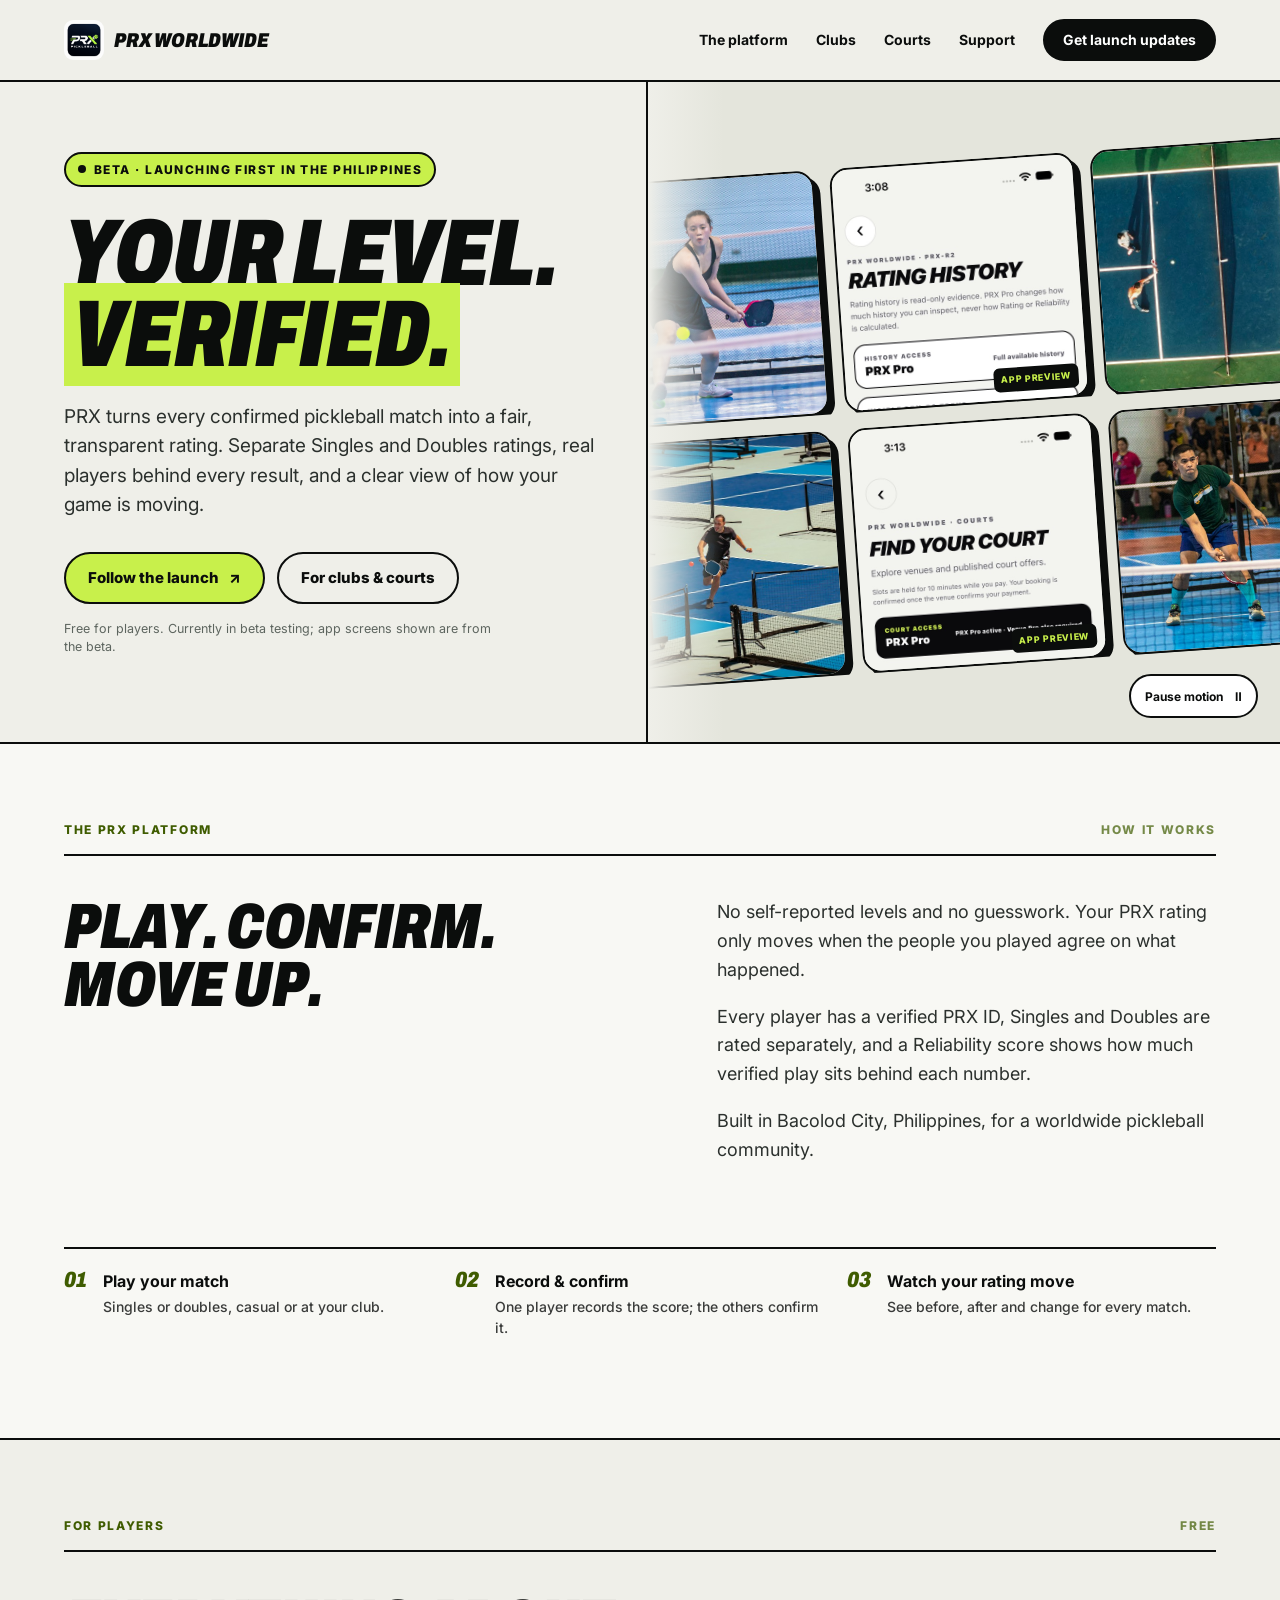
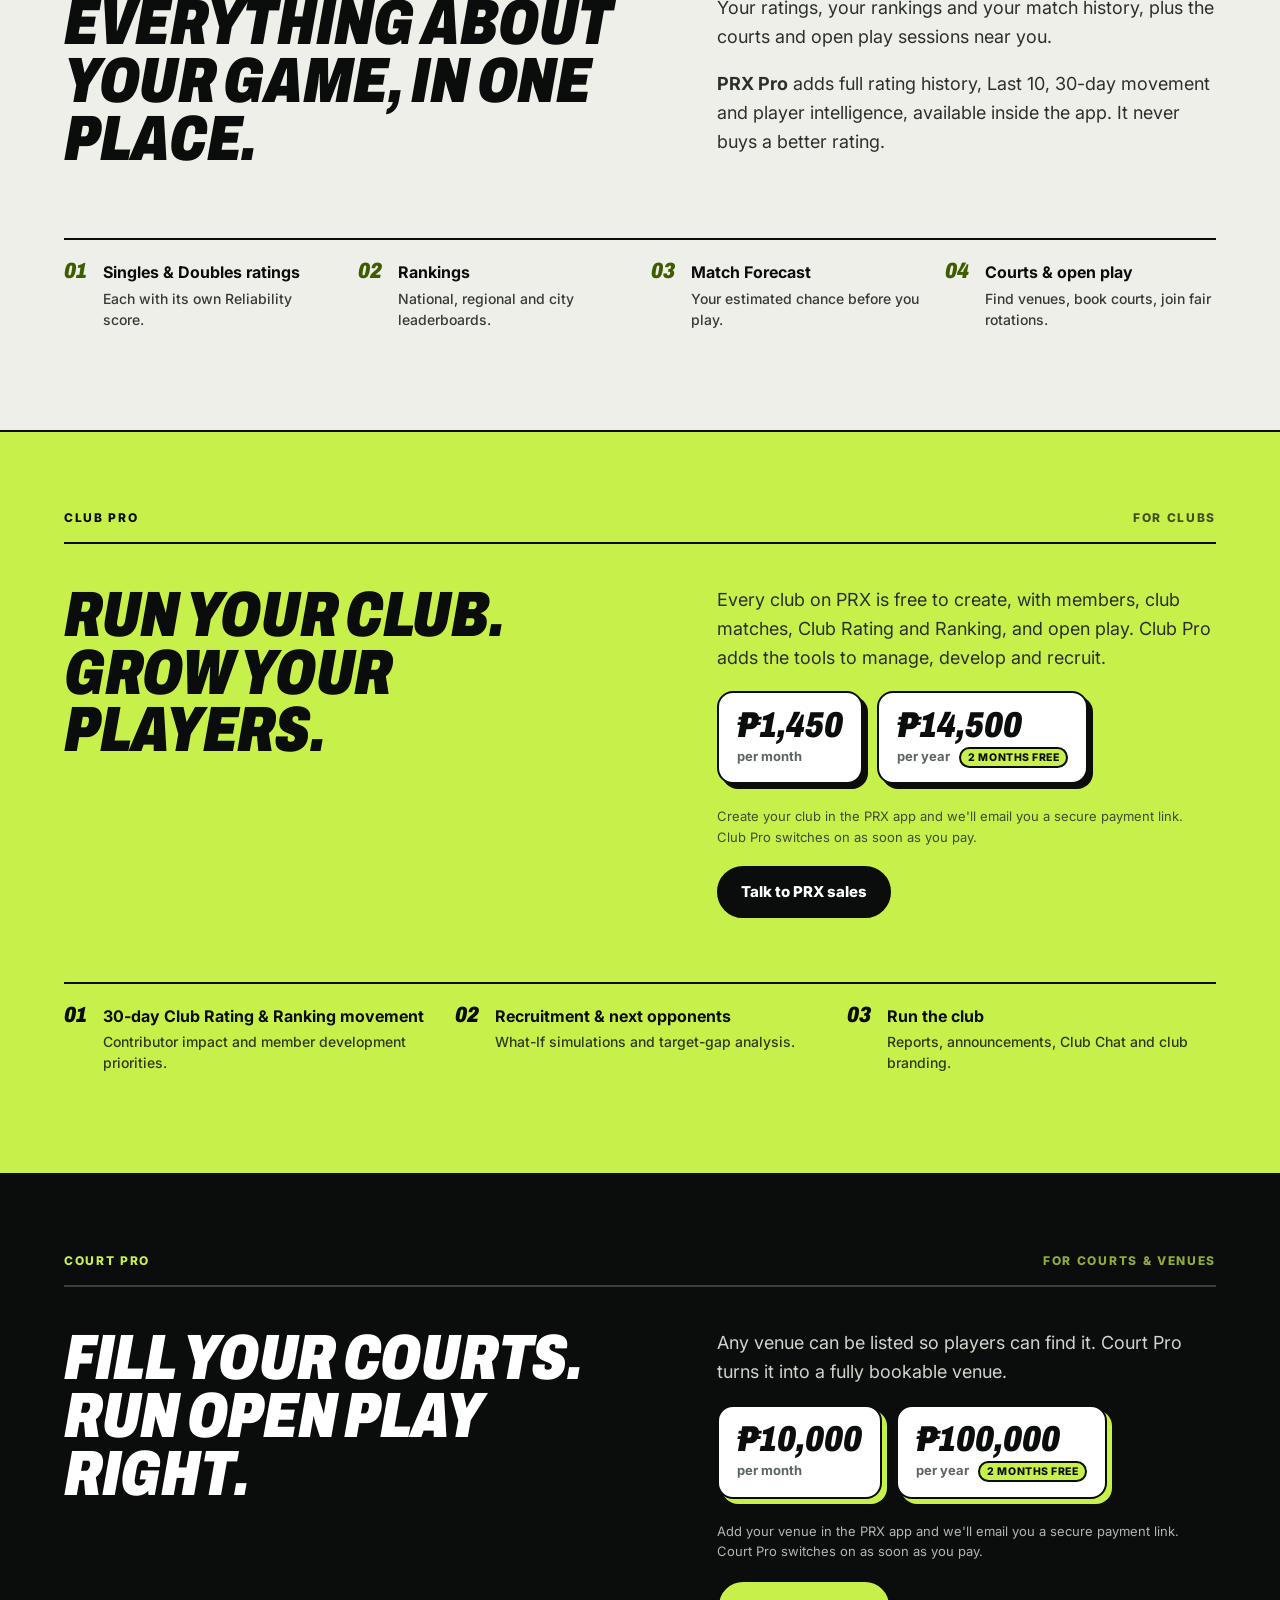
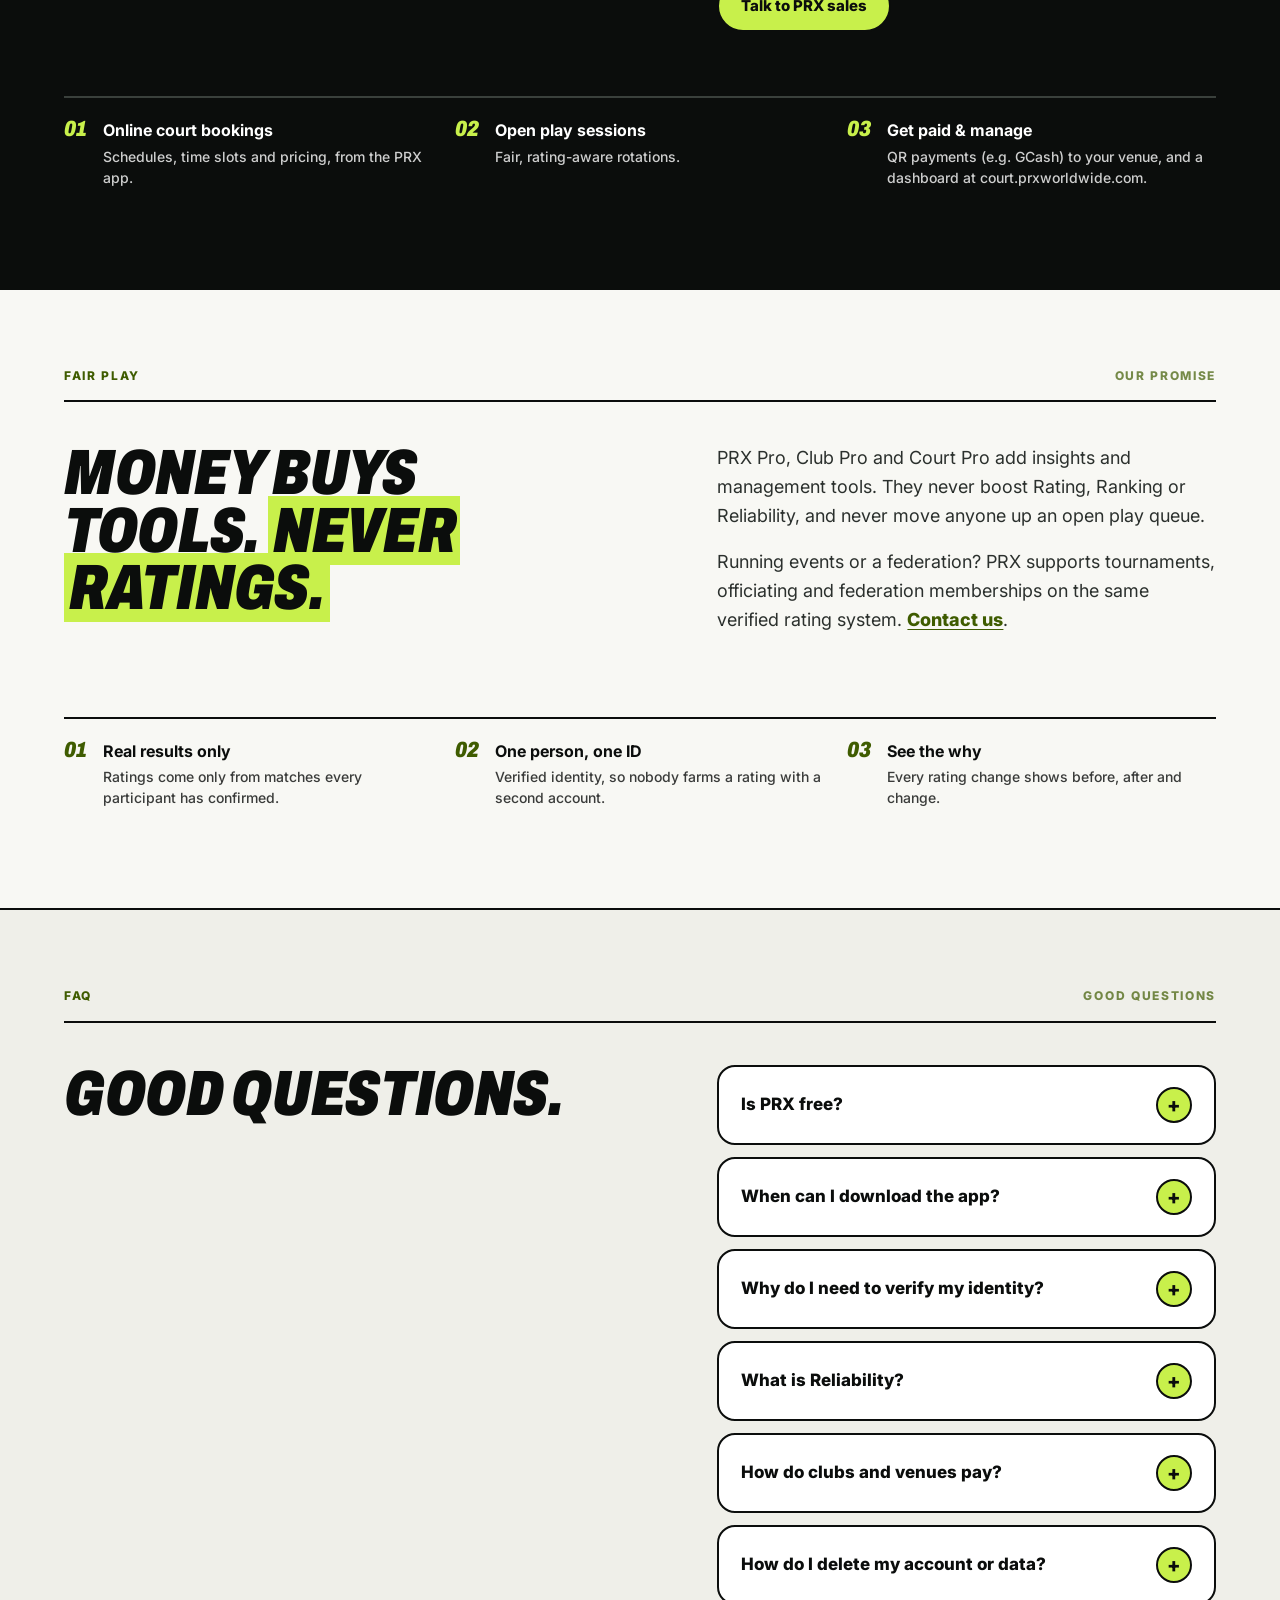
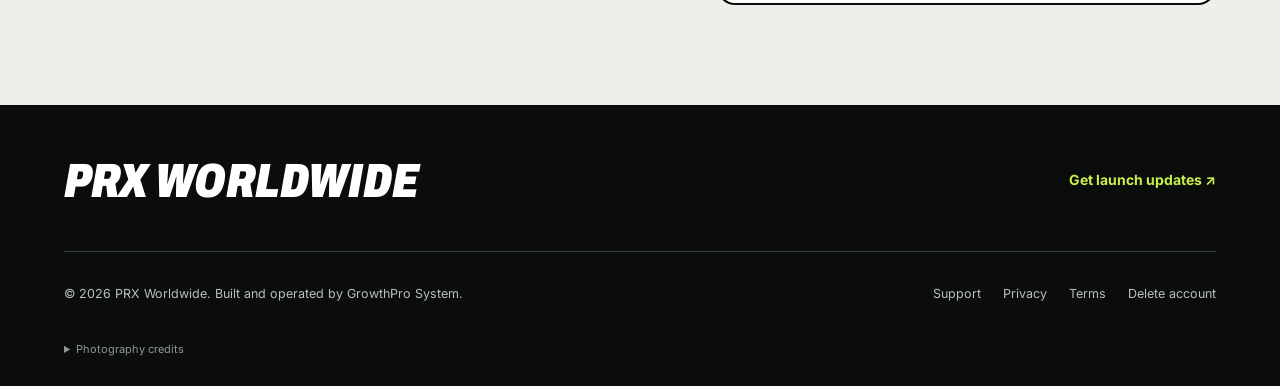
==== commit 6ae09b3b: "Website: original layout (moving banner, section bands, fact rows) with app colors and new content C" ====
--- a/index.html
+++ b/index.html
@@ -11,236 +11,206 @@
   <meta property="og:url" content="https://prxworldwide.com/">
   <meta property="og:title" content="PRX Worldwide | Your pickleball level, verified.">
   <meta property="og:description" content="Confirmed matches, verified players, separate Singles and Doubles ratings. Tools for clubs and venues. Launching first in the Philippines.">
-  <meta property="og:image" content="https://prxworldwide.com/assets/screen-rating.jpg">
+  <meta property="og:image" content="https://prxworldwide.com/assets/prx-app-icon.png">
   <link rel="icon" href="assets/prx-app-icon.png">
   <link rel="preconnect" href="https://fonts.googleapis.com">
   <link rel="preconnect" href="https://fonts.gstatic.com" crossorigin>
   <link rel="stylesheet" href="https://fonts.googleapis.com/css2?family=Archivo:ital,wdth,wght@1,62..125,800..900&family=Inter:wght@400;500;600;700;800&display=swap">
-  <link rel="stylesheet" href="assets/style.css?v=20261110">
+  <link rel="stylesheet" href="assets/style.css?v=20261110b">
+  <script src="assets/banner.js" defer></script>
 </head>
 <body class="home">
-<a class="skip-link" href="#main">Skip to content</a>
-
-<header class="topbar">
-  <div class="wrap">
-    <a class="brand" href="./" aria-label="PRX Worldwide home"><img src="assets/prx-app-icon.png" alt="" width="38" height="38"><span>PRX Worldwide</span></a>
-    <nav aria-label="Main navigation">
-      <a href="#players">Players</a>
-      <a href="#clubs">Clubs</a>
-      <a href="#courts">Courts</a>
-      <a href="#fair-play">Fair play</a>
-      <a href="support/">Support</a>
-      <a class="btn btn-ink" href="https://www.facebook.com/prxworldwide">Get launch updates</a>
-    </nav>
+  <a class="skip-link" href="#main">Skip to content</a>
+  <div class="site-shell">
+    <header class="home-nav">
+      <a class="brand" href="./" aria-label="PRX Worldwide home"><img src="assets/prx-app-icon.png" alt="" width="40" height="40"><span>PRX Worldwide</span></a>
+      <nav aria-label="Main navigation">
+        <a href="#about">The platform</a>
+        <a href="#clubs">Clubs</a>
+        <a href="#courts">Courts</a>
+        <a href="support/">Support</a>
+        <a class="btn btn-ink" href="https://www.facebook.com/prxworldwide">Get launch updates</a>
+      </nav>
+    </header>
+
+    <main id="main">
+      <section class="hero" aria-labelledby="hero-title">
+        <div class="hero-content">
+          <p class="overline"><i></i> Beta · launching first in the Philippines</p>
+          <h1 id="hero-title">Your level.<br><span class="mark">Verified.</span></h1>
+          <p class="hero-intro">PRX turns every confirmed pickleball match into a fair, transparent rating. Separate Singles and Doubles ratings, real players behind every result, and a clear view of how your game is moving.</p>
+          <div class="hero-ctas">
+            <a class="btn btn-lime" href="https://www.facebook.com/prxworldwide">Follow the launch <span aria-hidden="true">↗</span></a>
+            <a class="btn btn-ghost" href="#clubs">For clubs &amp; courts</a>
+          </div>
+          <p class="launch-note">Free for players. Currently in beta testing; app screens shown are from the beta.</p>
+        </div>
+        <figure class="hero-gallery">
+          <div class="motion-stage" id="banner-motion" aria-hidden="true">
+            <div class="motion-row">
+              <div class="motion-track">
+                <div class="motion-set">
+                  <img class="motion-card" src="assets/pickleball-player.jpg" alt="" width="1400" height="1120" decoding="async">
+                  <div class="app-shot"><img src="assets/screen-rating.jpg" alt="" width="550" height="1196" decoding="async"><span>APP PREVIEW</span></div>
+                  <img class="motion-card motion-card--desktop" src="assets/aerial-game.jpg" alt="" width="900" height="506" decoding="async">
+                  <img class="motion-card motion-card--desktop" src="assets/indoor-player.jpg" alt="" width="900" height="720" decoding="async">
+                  <div class="app-shot"><img src="assets/screen-leaderboard.jpg" alt="" width="550" height="1196" decoding="async"><span>APP PREVIEW</span></div>
+                  <img class="motion-card" src="assets/sunny-player.jpg" alt="" width="900" height="1350" decoding="async">
+                </div>
+                <div class="motion-set" aria-hidden="true">
+                  <img class="motion-card" src="assets/pickleball-player.jpg" alt="" width="1400" height="1120" decoding="async">
+                  <div class="app-shot"><img src="assets/screen-rating.jpg" alt="" width="550" height="1196" decoding="async"><span>APP PREVIEW</span></div>
+                  <img class="motion-card motion-card--desktop" src="assets/aerial-game.jpg" alt="" width="900" height="506" decoding="async">
+                  <img class="motion-card motion-card--desktop" src="assets/indoor-player.jpg" alt="" width="900" height="720" decoding="async">
+                  <div class="app-shot"><img src="assets/screen-leaderboard.jpg" alt="" width="550" height="1196" decoding="async"><span>APP PREVIEW</span></div>
+                  <img class="motion-card" src="assets/sunny-player.jpg" alt="" width="900" height="1350" decoding="async">
+                </div>
+              </div>
+            </div>
+            <div class="motion-row motion-row--reverse">
+              <div class="motion-track">
+                <div class="motion-set">
+                  <img class="motion-card" src="assets/park-player.jpg" alt="" width="900" height="531" decoding="async">
+                  <div class="app-shot"><img src="assets/screen-courts.jpg" alt="" width="550" height="1196" decoding="async"><span>APP PREVIEW</span></div>
+                  <img class="motion-card" src="assets/indoor-doubles.jpg" alt="" width="900" height="720" decoding="async">
+                  <div class="app-shot"><img src="assets/screen-openplay.jpg" alt="" width="550" height="1196" decoding="async"><span>APP PREVIEW</span></div>
+                  <img class="motion-card" src="assets/paddleball-player.jpg" alt="" width="900" height="600" decoding="async">
+                  <img class="motion-card" src="assets/outdoor-game.jpg" alt="" width="900" height="1350" decoding="async">
+                </div>
+                <div class="motion-set" aria-hidden="true">
+                  <img class="motion-card" src="assets/park-player.jpg" alt="" width="900" height="531" decoding="async">
+                  <div class="app-shot"><img src="assets/screen-courts.jpg" alt="" width="550" height="1196" decoding="async"><span>APP PREVIEW</span></div>
+                  <img class="motion-card" src="assets/indoor-doubles.jpg" alt="" width="900" height="720" decoding="async">
+                  <div class="app-shot"><img src="assets/screen-openplay.jpg" alt="" width="550" height="1196" decoding="async"><span>APP PREVIEW</span></div>
+                  <img class="motion-card" src="assets/paddleball-player.jpg" alt="" width="900" height="600" decoding="async">
+                  <img class="motion-card" src="assets/outdoor-game.jpg" alt="" width="900" height="1350" decoding="async">
+                </div>
+              </div>
+            </div>
+          </div>
+          <button class="motion-toggle" type="button" aria-label="Pause banner movement" aria-pressed="false" hidden>Pause motion <span aria-hidden="true">Ⅱ</span></button>
+        </figure>
+      </section>
+
+      <!-- THE PLATFORM -->
+      <section class="band white" id="about" aria-labelledby="about-title">
+        <div class="section-label">The PRX platform <span>How it works</span></div>
+        <div class="grid2">
+          <h2 id="about-title">Play. Confirm.<br>Move up.</h2>
+          <div class="copy">
+            <p>No self-reported levels and no guesswork. Your PRX rating only moves when the people you played agree on what happened.</p>
+            <p>Every player has a verified PRX ID, Singles and Doubles are rated separately, and a Reliability score shows how much verified play sits behind each number.</p>
+            <p>Built in Bacolod City, Philippines, for a worldwide pickleball community.</p>
+          </div>
+        </div>
+        <div class="facts" aria-label="How PRX works">
+          <div><strong>01</strong><span>Play your match<small>Singles or doubles, casual or at your club.</small></span></div>
+          <div><strong>02</strong><span>Record &amp; confirm<small>One player records the score; the others confirm it.</small></span></div>
+          <div><strong>03</strong><span>Watch your rating move<small>See before, after and change for every match.</small></span></div>
+        </div>
+      </section>
+
+      <!-- PLAYERS -->
+      <section class="band paper" id="players" aria-labelledby="players-title">
+        <div class="section-label">For players <span>Free</span></div>
+        <div class="grid2">
+          <h2 id="players-title">Everything about your game, in one place.</h2>
+          <div class="copy">
+            <p>Your ratings, your rankings and your match history, plus the courts and open play sessions near you.</p>
+            <p><strong>PRX Pro</strong> adds full rating history, Last 10, 30-day movement and player intelligence, available inside the app. It never buys a better rating.</p>
+          </div>
+        </div>
+        <div class="facts four" aria-label="Player features">
+          <div><strong>01</strong><span>Singles &amp; Doubles ratings<small>Each with its own Reliability score.</small></span></div>
+          <div><strong>02</strong><span>Rankings<small>National, regional and city leaderboards.</small></span></div>
+          <div><strong>03</strong><span>Match Forecast<small>Your estimated chance before you play.</small></span></div>
+          <div><strong>04</strong><span>Courts &amp; open play<small>Find venues, book courts, join fair rotations.</small></span></div>
+        </div>
+      </section>
+
+      <!-- CLUB PRO -->
+      <section class="band lime" id="clubs" aria-labelledby="clubs-title">
+        <div class="section-label">Club Pro <span>For clubs</span></div>
+        <div class="grid2">
+          <h2 id="clubs-title">Run your club. Grow your players.</h2>
+          <div class="copy">
+            <p>Every club on PRX is free to create, with members, club matches, Club Rating and Ranking, and open play. Club Pro adds the tools to manage, develop and recruit.</p>
+            <div class="price-line">
+              <div class="price"><b>₱1,450</b><small>per month</small></div>
+              <div class="price"><b>₱14,500</b><small>per year <em>2 MONTHS FREE</em></small></div>
+            </div>
+            <p class="fine">Create your club in the PRX app and we'll email you a secure payment link. Club Pro switches on as soon as you pay.</p>
+            <div class="cta-row"><a class="btn btn-ink" href="mailto:sales@prxworldwide.com?subject=Club%20Pro%20for%20my%20club">Talk to PRX sales</a></div>
+          </div>
+        </div>
+        <div class="facts" aria-label="Club Pro features">
+          <div><strong>01</strong><span>30-day Club Rating &amp; Ranking movement<small>Contributor impact and member development priorities.</small></span></div>
+          <div><strong>02</strong><span>Recruitment &amp; next opponents<small>What-If simulations and target-gap analysis.</small></span></div>
+          <div><strong>03</strong><span>Run the club<small>Reports, announcements, Club Chat and club branding.</small></span></div>
+        </div>
+      </section>
+
+      <!-- COURT PRO -->
+      <section class="band ink" id="courts" aria-labelledby="courts-title">
+        <div class="section-label">Court Pro <span>For courts &amp; venues</span></div>
+        <div class="grid2">
+          <h2 id="courts-title">Fill your courts. Run open play right.</h2>
+          <div class="copy">
+            <p>Any venue can be listed so players can find it. Court Pro turns it into a fully bookable venue.</p>
+            <div class="price-line">
+              <div class="price"><b>₱10,000</b><small>per month</small></div>
+              <div class="price"><b>₱100,000</b><small>per year <em>2 MONTHS FREE</em></small></div>
+            </div>
+            <p class="fine">Add your venue in the PRX app and we'll email you a secure payment link. Court Pro switches on as soon as you pay.</p>
+            <div class="cta-row"><a class="btn btn-lime" href="mailto:sales@prxworldwide.com?subject=Court%20Pro%20for%20my%20venue">Talk to PRX sales</a></div>
+          </div>
+        </div>
+        <div class="facts" aria-label="Court Pro features">
+          <div><strong>01</strong><span>Online court bookings<small>Schedules, time slots and pricing, from the PRX app.</small></span></div>
+          <div><strong>02</strong><span>Open play sessions<small>Fair, rating-aware rotations.</small></span></div>
+          <div><strong>03</strong><span>Get paid &amp; manage<small>QR payments (e.g. GCash) to your venue, and a dashboard at court.prxworldwide.com.</small></span></div>
+        </div>
+      </section>
+
+      <!-- FAIR PLAY -->
+      <section class="band white" id="fair-play" aria-labelledby="fair-title">
+        <div class="section-label">Fair play <span>Our promise</span></div>
+        <div class="grid2">
+          <h2 id="fair-title">Money buys tools. <span class="mark">Never ratings.</span></h2>
+          <div class="copy">
+            <p>PRX Pro, Club Pro and Court Pro add insights and management tools. They never boost Rating, Ranking or Reliability, and never move anyone up an open play queue.</p>
+            <p>Running events or a federation? PRX supports tournaments, officiating and federation memberships on the same verified rating system. <a class="email" href="mailto:sales@prxworldwide.com?subject=PRX%20for%20our%20federation%20or%20events">Contact us</a>.</p>
+          </div>
+        </div>
+        <div class="facts" aria-label="Fair-play principles">
+          <div><strong>01</strong><span>Real results only<small>Ratings come only from matches every participant has confirmed.</small></span></div>
+          <div><strong>02</strong><span>One person, one ID<small>Verified identity, so nobody farms a rating with a second account.</small></span></div>
+          <div><strong>03</strong><span>See the why<small>Every rating change shows before, after and change.</small></span></div>
+        </div>
+      </section>
+
+      <!-- FAQ -->
+      <section class="band paper" id="faq" aria-labelledby="faq-title">
+        <div class="section-label">FAQ <span>Good questions</span></div>
+        <div class="grid2">
+          <h2 id="faq-title">Good questions.</h2>
+          <div class="faq" style="padding-top:0">
+            <details><summary>Is PRX free?</summary><p>Yes. Recording matches, your PRX ratings, rankings, courts and open play are free for players. PRX Pro is optional and adds deeper insights.</p></details>
+            <details><summary>When can I download the app?</summary><p>PRX is in beta testing now and launches first in the Philippines. Follow <a class="email" href="https://www.facebook.com/prxworldwide">PRX on Facebook</a> to hear the moment it's available.</p></details>
+            <details><summary>Why do I need to verify my identity?</summary><p>So every rating belongs to one real person. It keeps rankings fair and stops duplicate accounts. See our <a class="email" href="privacy/">Privacy Policy</a>.</p></details>
+            <details><summary>What is Reliability?</summary><p>Reliability shows how much verified, confirmed play sits behind a rating. The more confirmed matches you play, the more reliable your rating becomes.</p></details>
+            <details><summary>How do clubs and venues pay?</summary><p>Create your club or venue in the app and you'll receive an email with a secure PayMongo payment link. Your plan activates automatically once payment goes through. You can also write to <a class="email" href="mailto:sales@prxworldwide.com">sales@prxworldwide.com</a>.</p></details>
+            <details><summary>How do I delete my account or data?</summary><p>Request deletion inside the app or by email. See <a class="email" href="delete-account/">how account deletion works</a>.</p></details>
+          </div>
+        </div>
+      </section>
+    </main>
+
+    <footer>
+      <div class="footer-top"><strong>PRX Worldwide</strong><a href="https://www.facebook.com/prxworldwide">Get launch updates ↗</a></div>
+      <div class="footer-bottom"><span>© 2026 PRX Worldwide. Built and operated by GrowthPro System.</span><div class="footlinks"><a href="support/">Support</a><a href="privacy/">Privacy</a><a href="terms/">Terms</a><a href="delete-account/">Delete account</a></div></div>
+      <details class="photo-credits"><summary>Photography credits</summary><p>Images from Unsplash: <a href="https://unsplash.com/photos/a-young-woman-playing-pickleball-indoors-2eybTeaoIm8">Bhong Bahala</a>, <a href="https://unsplash.com/photos/pickleball-players-on-blue-court-GmkIC2N8lwE">Daniel Gomez</a>, <a href="https://unsplash.com/photos/man-playing-pickleball-on-a-blue-court-hsI0W8xks4o">Bhong Bahala</a>, <a href="https://unsplash.com/photos/a-man-plays-pickleball-on-an-outdoor-court-cPUdh9T21Ew">Mike Cox</a>, <a href="https://unsplash.com/photos/a-man-playing-pickleball-with-a-woman-in-background-K_Hnb8nN544">Bhong Bahala</a>, <a href="https://unsplash.com/photos/people-play-pickleball-on-an-outdoor-court-WFpPbZ6OFk4">Venti Views</a>, <a href="https://unsplash.com/photos/a-person-plays-pickleball-on-a-sunny-day-xO8xgTKNB1s">Venti Views</a>, <a href="https://unsplash.com/photos/young-man-playing-paddleball-outdoors-39uuqAZ1CWg">Sanket Mishra</a>.</p></details>
+    </footer>
   </div>
-</header>
-
-<main id="main">
-  <!-- HERO -->
-  <section class="hero">
-    <div class="wrap hero-grid">
-      <div>
-        <span class="kicker"><i></i> Beta · launching first in the Philippines</span>
-        <h1 class="display">Your level.<br><span class="mark">Verified.</span></h1>
-        <p class="lede">PRX turns every confirmed pickleball match into a fair, transparent rating. Separate Singles and Doubles ratings, real players behind every result, and a clear view of how your game is moving.</p>
-        <div class="hero-ctas">
-          <a class="btn btn-lime" href="https://www.facebook.com/prxworldwide">Follow the launch <span aria-hidden="true">↗</span></a>
-          <a class="btn btn-ghost" href="#clubs">For clubs &amp; courts</a>
-        </div>
-        <p class="hero-note">Free for players. Currently in beta testing; app screens shown are from the beta.</p>
-      </div>
-      <div class="phones" aria-label="PRX app screens">
-        <div class="phone p1"><img src="assets/screen-matchdetail.jpg" alt="PRX match detail: score, post-match rating change and participant confirmation" width="550" height="1196" loading="eager"></div>
-        <div class="phone p2"><img src="assets/screen-rating.jpg" alt="PRX rating history with rating events and trend" width="550" height="1196" loading="eager"></div>
-        <div class="phone p3"><img src="assets/screen-leaderboard.jpg" alt="PRX leaderboards: national, regional and city rankings" width="550" height="1196" loading="eager"></div>
-        <div class="badge-float b1"><small>Post-match</small><b>+0.09</b>rating change</div>
-        <div class="badge-float b2"><small>Both sides</small><b>Confirmed</b></div>
-      </div>
-    </div>
-  </section>
-
-  <div class="ticker" aria-hidden="true">
-    <div class="ticker-track">
-      <span>Both players confirm every result</span><span>One verified person, one PRX ID</span><span>Singles &amp; Doubles rated separately</span><span>Payment never changes your rating</span><span>National · Regional · City rankings</span>
-      <span>Both players confirm every result</span><span>One verified person, one PRX ID</span><span>Singles &amp; Doubles rated separately</span><span>Payment never changes your rating</span><span>National · Regional · City rankings</span>
-    </div>
-  </div>
-
-  <!-- HOW IT WORKS -->
-  <section class="section" id="how">
-    <div class="wrap">
-      <div class="section-head reveal">
-        <div><span class="label">How it works</span><h2 class="h2">Play. Confirm.<br>Move up.</h2></div>
-        <p class="lede">No self-reported levels and no guesswork. Your rating only moves when the people you played agree on what happened.</p>
-      </div>
-      <div class="steps">
-        <article class="step reveal"><h3 class="h3">Play your match</h3><p>Singles or doubles, casual or at your club. Every player has a verified PRX ID, so you always know who you're up against.</p></article>
-        <article class="step reveal"><h3 class="h3">Record &amp; confirm</h3><p>One player records the score in the app; the others confirm it. Only confirmed matches count.</p></article>
-        <article class="step reveal"><h3 class="h3">Watch it move</h3><p>Your PRX rating updates with a clear before, after and change, plus a Reliability score that shows how much verified play backs it up.</p></article>
-      </div>
-      <figure class="photo-band reveal">
-        <img src="assets/indoor-doubles.jpg" alt="Doubles pickleball game on an indoor court" loading="lazy" width="900" height="720">
-        <figcaption>Built in Bacolod City, Philippines, for a worldwide pickleball community.</figcaption>
-      </figure>
-    </div>
-  </section>
-
-  <!-- PLAYERS -->
-  <section class="section" id="players" style="padding-top:20px">
-    <div class="wrap split">
-      <div>
-        <span class="label">For players</span>
-        <h2 class="h2 reveal">Everything about your game, in one place.</h2>
-        <div class="feature-list">
-          <div class="feature reveal"><div class="ico"><svg viewBox="0 0 24 24" fill="none" stroke="currentColor" stroke-width="2.4" stroke-linecap="round" stroke-linejoin="round"><path d="M3 17l6-6 4 4 8-8"/><path d="M15 7h6v6"/></svg></div><div><strong>Singles &amp; Doubles PRX ratings</strong><span>Two separate ratings, each with its own Reliability score and full rating history.</span></div></div>
-          <div class="feature reveal"><div class="ico"><svg viewBox="0 0 24 24" fill="none" stroke="currentColor" stroke-width="2.4" stroke-linecap="round" stroke-linejoin="round"><path d="M8 21h8M12 17v4M7 4h10v5a5 5 0 0 1-10 0z"/><path d="M17 5h3v2a3 3 0 0 1-3 3M7 5H4v2a3 3 0 0 0 3 3"/></svg></div><div><strong>Rankings that mean something</strong><span>National, regional and city leaderboards for established, active, verified players.</span></div></div>
-          <div class="feature reveal"><div class="ico"><svg viewBox="0 0 24 24" fill="none" stroke="currentColor" stroke-width="2.4" stroke-linecap="round" stroke-linejoin="round"><circle cx="12" cy="12" r="9"/><path d="M12 7v5l3 3"/></svg></div><div><strong>Match Forecast</strong><span>See your estimated chance against any opponent before you play. Free and just for fun; it never changes your rating.</span></div></div>
-          <div class="feature reveal"><div class="ico"><svg viewBox="0 0 24 24" fill="none" stroke="currentColor" stroke-width="2.4" stroke-linecap="round" stroke-linejoin="round"><path d="M12 21s-7-6.2-7-11.5A7 7 0 0 1 19 9.5C19 14.8 12 21 12 21z"/><circle cx="12" cy="9.5" r="2.5"/></svg></div><div><strong>Courts, bookings &amp; open play</strong><span>Find venues, book courts, and join open play with fair, server-controlled rotations.</span></div></div>
-        </div>
-        <p class="pro-note reveal"><b>PRX PRO</b>Want to look closer? PRX Pro adds full rating history, Last 10, 30-day movement and player intelligence, available inside the app.</p>
-      </div>
-      <div class="phone-duo" aria-hidden="true">
-        <div class="phone a"><img src="assets/screen-courts.jpg" alt="" width="550" height="1196" loading="lazy"></div>
-        <div class="phone b"><img src="assets/screen-openplay.jpg" alt="" width="550" height="1196" loading="lazy"></div>
-      </div>
-    </div>
-  </section>
-
-  <!-- CLUBS -->
-  <section class="section plans" id="clubs">
-    <div class="wrap plan-grid">
-      <div class="reveal">
-        <span class="label">For clubs · Club Pro</span>
-        <h2 class="h2">Run your club. Grow your players.</h2>
-        <p class="lede">Every club on PRX is free to create. Club Pro adds the tools to manage, develop and recruit.</p>
-        <ul class="checks">
-          <li>30-day Club Rating and Ranking movement</li>
-          <li>Contributor impact and member development priorities</li>
-          <li>Recruitment recommendations and suggested next opponents</li>
-          <li>What-If simulations and target-gap analysis</li>
-          <li>Reports, announcements, Club Chat and club branding</li>
-        </ul>
-        <div class="free"><strong>Free for every club</strong><p>Members, club matches, Club Rating and Ranking, and open play.</p></div>
-      </div>
-      <aside class="price-card reveal" aria-label="Club Pro pricing">
-        <h3 class="h3">Club Pro</h3>
-        <div class="price-row"><span class="amt">₱1,450</span><span class="per">/ month</span></div>
-        <div class="price-row"><span class="amt">₱14,500</span><span class="per">/ year <span class="save">2 MONTHS FREE</span></span></div>
-        <p class="how"><strong>How to start:</strong> create your club in the PRX app. We'll email you a secure payment link, and Club Pro switches on as soon as you pay.</p>
-        <a class="btn btn-ink" href="mailto:sales@prxworldwide.com?subject=Club%20Pro%20for%20my%20club">Talk to PRX sales</a>
-        <p class="fine">Secure online payment by PayMongo (QR Ph). Prices in Philippine pesos.</p>
-      </aside>
-    </div>
-  </section>
-
-  <!-- COURTS -->
-  <section class="section plans dark" id="courts">
-    <div class="wrap plan-grid">
-      <div class="reveal">
-        <span class="label">For courts &amp; venues · Court Pro</span>
-        <h2 class="h2">Fill your courts. Run open play right.</h2>
-        <p class="lede">Any venue can be listed so players can find it. Court Pro turns it into a fully bookable venue.</p>
-        <ul class="checks">
-          <li>Online court bookings from the PRX app</li>
-          <li>Court schedules, time slots and pricing</li>
-          <li>Open play sessions with fair, rating-aware rotations</li>
-          <li>QR payments (e.g. GCash) straight to your venue</li>
-          <li>Venue dashboard at court.prxworldwide.com</li>
-        </ul>
-        <div class="free"><strong>Free for every venue</strong><p>A venue listing that players can discover in the app.</p></div>
-      </div>
-      <aside class="price-card reveal" aria-label="Court Pro pricing">
-        <h3 class="h3">Court Pro</h3>
-        <div class="price-row"><span class="amt">₱10,000</span><span class="per">/ month</span></div>
-        <div class="price-row"><span class="amt">₱100,000</span><span class="per">/ year <span class="save">2 MONTHS FREE</span></span></div>
-        <p class="how"><strong>How to start:</strong> add your venue in the PRX app. We'll email you a secure payment link, and Court Pro switches on as soon as you pay.</p>
-        <a class="btn btn-ink" href="mailto:sales@prxworldwide.com?subject=Court%20Pro%20for%20my%20venue">Talk to PRX sales</a>
-        <p class="fine">Secure online payment by PayMongo (QR Ph). Prices in Philippine pesos.</p>
-      </aside>
-    </div>
-  </section>
-
-  <!-- FAIR PLAY -->
-  <section class="section fair" id="fair-play">
-    <div class="wrap">
-      <span class="label reveal">Our fair-play promise</span>
-      <h2 class="h2 reveal">Money buys tools.<br><span class="mark">Never ratings.</span></h2>
-      <p class="lede reveal">Pro plans add insights and management tools. They never boost Rating, Ranking or Reliability, and never move you up a queue.</p>
-      <div class="pillars">
-        <article class="pillar reveal"><span class="tag">Confirmed</span><h3 class="h3">Real results only</h3><p>Ratings come only from matches every participant has confirmed.</p></article>
-        <article class="pillar reveal"><span class="tag">Verified</span><h3 class="h3">One person, one ID</h3><p>Players verify their identity once, so nobody can hide behind a second account to farm a rating.</p></article>
-        <article class="pillar reveal"><span class="tag">Transparent</span><h3 class="h3">See the why</h3><p>Every rating change shows before, after and change, with Reliability showing how much verified play is behind each number.</p></article>
-      </div>
-    </div>
-  </section>
-
-  <!-- ORGANIZERS -->
-  <section class="section" style="padding-top:0">
-    <div class="wrap">
-      <div class="org reveal">
-        <div>
-          <span class="label">Federations &amp; organizers</span>
-          <h2 class="h2" style="font-size:clamp(34px,4.4vw,56px)">Running events or a federation?</h2>
-          <p>PRX supports tournaments, officiating and federation memberships on the same verified rating system. Let's talk about bringing your community on board.</p>
-        </div>
-        <a class="btn btn-lime" href="mailto:sales@prxworldwide.com?subject=PRX%20for%20our%20federation%20or%20events">Contact us</a>
-      </div>
-    </div>
-  </section>
-
-  <!-- FAQ -->
-  <section class="section" id="faq" style="padding-top:0">
-    <div class="wrap">
-      <div class="section-head reveal"><div><span class="label">FAQ</span><h2 class="h2">Good questions.</h2></div></div>
-      <div class="faq">
-        <details class="reveal"><summary>Is PRX free?</summary><p>Yes. Recording matches, your PRX ratings, rankings, courts and open play are free for players. PRX Pro is optional and adds deeper insights.</p></details>
-        <details class="reveal"><summary>When can I download the app?</summary><p>PRX is in beta testing now and launches first in the Philippines. Follow <a class="email" href="https://www.facebook.com/prxworldwide">PRX on Facebook</a> to hear the moment it's available.</p></details>
-        <details class="reveal"><summary>Why do I need to verify my identity?</summary><p>So every rating belongs to one real person. It keeps rankings fair and stops duplicate accounts. Verification is handled securely by our verification partner; see our <a class="email" href="privacy/">Privacy Policy</a>.</p></details>
-        <details class="reveal"><summary>What is Reliability?</summary><p>Reliability shows how much verified, confirmed play sits behind a rating. The more you play confirmed matches, the more reliable your rating becomes.</p></details>
-        <details class="reveal"><summary>How do clubs and venues pay for Club Pro or Court Pro?</summary><p>Create your club or venue in the app and you'll receive an email with a secure PayMongo payment link. Your plan activates automatically the moment payment goes through. You can also write to <a class="email" href="mailto:sales@prxworldwide.com">sales@prxworldwide.com</a>.</p></details>
-        <details class="reveal"><summary>How do I delete my account or data?</summary><p>You can request deletion inside the app or by email. See <a class="email" href="delete-account/">how account deletion works</a>.</p></details>
-      </div>
-    </div>
-  </section>
-
-  <!-- FINAL CTA -->
-  <section class="wrap">
-    <div class="cta-final reveal">
-      <div>
-        <h2 class="h2">Know where you <span class="mark">really</span> stand.</h2>
-        <p>Be first in line when PRX launches in the Philippines.</p>
-      </div>
-      <div class="ctas">
-        <a class="btn btn-lime" href="https://www.facebook.com/prxworldwide">Get launch updates <span aria-hidden="true">↗</span></a>
-        <a class="btn btn-ghost-light" href="mailto:sales@prxworldwide.com">Clubs &amp; venues: talk to us</a>
-      </div>
-    </div>
-  </section>
-</main>
-
-<footer>
-  <div class="wrap">
-    <div class="foot">
-      <div>
-        <a class="brand" href="./"><img src="assets/prx-app-icon.png" alt="" width="38" height="38"><span>PRX Worldwide</span></a>
-        <p>Fair, verified pickleball ratings. Built and operated by GrowthPro System, Bacolod City, Philippines.</p>
-      </div>
-      <div class="footlinks">
-        <a href="support/">Support</a><a href="privacy/">Privacy</a><a href="terms/">Terms</a><a href="delete-account/">Delete account</a><a href="https://www.facebook.com/prxworldwide">Facebook ↗</a>
-      </div>
-    </div>
-    <p class="small" style="margin-top:22px">© 2026 PRX Worldwide. All rights reserved.</p>
-    <details class="photo-credits"><summary>Photography credits</summary><p>Images from Unsplash: <a href="https://unsplash.com/photos/a-young-woman-playing-pickleball-indoors-2eybTeaoIm8">Bhong Bahala</a>, <a href="https://unsplash.com/photos/pickleball-players-on-blue-court-GmkIC2N8lwE">Daniel Gomez</a>, <a href="https://unsplash.com/photos/man-playing-pickleball-on-a-blue-court-hsI0W8xks4o">Bhong Bahala</a>, <a href="https://unsplash.com/photos/a-man-plays-pickleball-on-an-outdoor-court-cPUdh9T21Ew">Mike Cox</a>, <a href="https://unsplash.com/photos/a-man-playing-pickleball-with-a-woman-in-background-K_Hnb8nN544">Bhong Bahala</a>, <a href="https://unsplash.com/photos/people-play-pickleball-on-an-outdoor-court-WFpPbZ6OFk4">Venti Views</a>, <a href="https://unsplash.com/photos/a-person-plays-pickleball-on-a-sunny-day-xO8xgTKNB1s">Venti Views</a>, <a href="https://unsplash.com/photos/young-man-playing-paddleball-outdoors-39uuqAZ1CWg">Sanket Mishra</a>.</p></details>
-  </div>
-</footer>
-
-<script>
-(function(){
-  var els=document.querySelectorAll('.reveal');
-  if(!('IntersectionObserver' in window)||matchMedia('(prefers-reduced-motion: reduce)').matches){els.forEach(function(e){e.classList.add('in')});return;}
-  var io=new IntersectionObserver(function(es){es.forEach(function(e){if(e.isIntersecting){e.target.classList.add('in');io.unobserve(e.target);}})},{threshold:.12});
-  els.forEach(function(e){io.observe(e)});
-})();
-</script>
 </body>
 </html>
--- a/assets/style.css
+++ b/assets/style.css
@@ -45,176 +45,108 @@
 .btn-ghost-light{border-color:#fff;color:#fff}
 .btn-ghost-light:hover{background:#1c201e}
 
-/* ---------- home ---------- */
-.home .topbar{position:sticky;top:0;z-index:30;background:rgba(239,239,233,.92);backdrop-filter:saturate(1.4) blur(10px);-webkit-backdrop-filter:saturate(1.4) blur(10px);border-bottom:2px solid var(--ink)}
-.home .topbar .wrap{display:flex;align-items:center;justify-content:space-between;gap:16px;min-height:72px}
-.home .topbar nav{display:flex;align-items:center;gap:26px;font-size:14px;font-weight:700}
-.home .topbar nav a:not(.btn):hover{text-decoration:underline;text-underline-offset:6px}
-.home .topbar .btn{min-height:42px;padding:0 18px;font-size:14px}
-.skip-link{position:absolute;left:16px;top:-80px;z-index:50;padding:10px 14px;background:var(--ink);color:#fff;font-weight:700;border-radius:8px}
+/* ---------- home (original layout, app colors) ---------- */
+.home{background:var(--paper);color:var(--ink)}
+.home .site-shell{overflow:hidden}
+.skip-link{position:absolute;left:16px;top:-90px;z-index:50;padding:12px 16px;background:var(--ink);color:#fff;font-weight:700;border-radius:8px}
 .skip-link:focus{top:12px}
+.home-nav{display:flex;justify-content:space-between;align-items:center;gap:24px;max-width:1440px;margin:auto;padding:18px clamp(24px,5vw,76px);border-bottom:2px solid var(--ink)}
+.home .brand{font-size:20px}
+.home .brand img{width:40px;height:40px;border-radius:9px}
+.home-nav nav{display:flex;align-items:center;gap:28px}
+.home-nav nav a{display:flex;align-items:center;min-height:44px;font-size:14px;font-weight:700}
+.home-nav nav a:not(.btn):hover,.home footer a:hover{text-decoration:underline;text-underline-offset:5px}
+.home-nav .btn{min-height:42px;padding:0 18px;font-size:14px;white-space:nowrap}
 
-.display{font:900 italic clamp(52px,9vw,124px)/.86 var(--display);font-stretch:72%;text-transform:uppercase;letter-spacing:-.01em;margin:0}
-.h2{font:900 italic clamp(38px,5.6vw,76px)/.9 var(--display);font-stretch:74%;text-transform:uppercase;letter-spacing:-.005em;margin:0}
-.h3{font:900 italic 24px/1.05 var(--display);font-stretch:80%;text-transform:uppercase;margin:0}
-.lede{font-size:clamp(17px,1.6vw,20px);line-height:1.6;color:var(--ink-2);max-width:560px}
-.kicker{display:inline-flex;align-items:center;gap:8px;padding:6px 12px;border:2px solid var(--ink);border-radius:999px;background:var(--lime);font-size:12px;font-weight:800;letter-spacing:.12em;text-transform:uppercase}
-.kicker i{width:8px;height:8px;border-radius:50%;background:var(--ink);display:inline-block;animation:pulse 1.8s ease-in-out infinite}
+.home .hero{display:grid;grid-template-columns:minmax(0,1fr) minmax(0,.98fr);align-items:stretch;max-width:1440px;margin:auto;min-height:660px;background:var(--paper)}
+.home .hero-content{align-self:center;padding:60px 45px 75px clamp(24px,5vw,76px)}
+.home .overline{display:inline-flex;align-items:center;gap:8px;margin:0 0 26px;padding:6px 12px;border:2px solid var(--ink);border-radius:999px;background:var(--lime);font-size:12px;font-weight:800;letter-spacing:.12em;text-transform:uppercase}
+.home .overline i{width:8px;height:8px;border-radius:50%;background:var(--ink);display:inline-block;animation:pulse 1.8s ease-in-out infinite}
 @keyframes pulse{50%{opacity:.25}}
+.home .hero h1{margin:0;font:900 italic clamp(56px,7.4vw,112px)/.86 var(--display);font-stretch:72%;text-transform:uppercase;letter-spacing:-.01em}
 .mark{background:var(--lime);padding:0 .08em;box-decoration-break:clone;-webkit-box-decoration-break:clone}
+.home .hero-intro{max-width:540px;margin:26px 0 0;color:var(--ink-2);font-size:19px;line-height:1.55}
+.home .hero-ctas{display:flex;flex-wrap:wrap;gap:12px;margin-top:32px}
+.home .launch-note{max-width:430px;margin:16px 0 0;color:var(--muted);font-size:12.5px;line-height:1.5}
 
-.hero{padding:64px 0 40px;overflow:hidden}
-.hero-grid{display:grid;grid-template-columns:1.05fr .95fr;gap:40px;align-items:center}
-.hero .display{margin:22px 0 22px}
-.hero-ctas{display:flex;flex-wrap:wrap;gap:12px;margin-top:30px}
-.hero-note{margin-top:18px;font-size:13px;color:var(--muted)}
+.home .hero-gallery{position:relative;min-width:0;min-height:660px;margin:0;overflow:hidden;background:var(--paper-2);border-left:2px solid var(--ink)}
+.home .hero-gallery:before{content:"";position:absolute;inset:0;z-index:1;background:linear-gradient(90deg,var(--paper) 0%,rgba(239,239,233,0) 12%);pointer-events:none}
+.home .motion-stage{position:absolute;top:50%;left:-10%;width:125%;transform:translateY(-50%) rotate(-4deg);display:grid;gap:16px}
+.home .motion-row{width:100%;overflow:hidden}
+.home .motion-track{display:flex;width:max-content;animation:slide-left 132s linear infinite;animation-play-state:paused}
+.home .motion-row--reverse .motion-track{animation-name:slide-right;animation-duration:110s;transform:translateX(-50%)}
+.home .motion-stage.is-running .motion-track{animation-play-state:running}
+.home .motion-set{display:flex;flex:none;gap:16px;padding-right:16px}
+.home .motion-set > img,.home .app-shot{display:block;flex:none;width:245px;height:245px;border-radius:18px;border:2px solid var(--ink);background:#cfd6c8;box-shadow:6px 6px 0 var(--ink)}
+.home .motion-set > img{object-fit:cover}
+.home .app-shot{position:relative;overflow:hidden;background:#f2f2ec}
+.home .app-shot img{display:block;width:100%;height:auto;object-fit:cover;object-position:top}
+.home .app-shot span{position:absolute;right:8px;bottom:8px;padding:5px 7px;border-radius:6px;background:var(--ink);color:var(--lime);font-size:9px;font-weight:800;letter-spacing:.08em}
+.home .motion-toggle{position:absolute;z-index:2;right:22px;bottom:24px;display:inline-flex;align-items:center;gap:12px;min-height:44px;padding:10px 14px;border:2px solid var(--ink);border-radius:999px;background:var(--card);color:var(--ink);font:700 12px var(--body);cursor:pointer}
+.home .motion-toggle[hidden]{display:none}
+.home .motion-toggle:hover{background:var(--lime)}
+@keyframes slide-left{from{transform:translateX(0)}to{transform:translateX(-50%)}}
+@keyframes slide-right{from{transform:translateX(-50%)}to{transform:translateX(0)}}
 
-.phones{position:relative;height:620px}
-.phone{position:absolute;width:250px;aspect-ratio:1206/2622;border:3px solid var(--ink);border-radius:38px;background:#fff;padding:7px;box-shadow:10px 12px 0 var(--ink)}
-.phone img{width:100%;height:100%;object-fit:cover;object-position:top;border-radius:30px}
-.phone.p1{left:2%;top:70px;transform:rotate(-7deg);z-index:1}
-.phone.p2{left:31%;top:0;z-index:3;width:270px}
-.phone.p3{right:0;top:90px;transform:rotate(6deg);z-index:2}
-.badge-float{position:absolute;z-index:4;padding:10px 14px;background:var(--card);border:2px solid var(--ink);border-radius:14px;font-weight:800;font-size:14px;box-shadow:5px 6px 0 var(--ink)}
-.badge-float b{display:block;font:900 italic 26px/1 var(--display);font-stretch:80%;color:var(--ink)}
-.badge-float small{display:block;font-size:11px;letter-spacing:.12em;text-transform:uppercase;color:var(--muted)}
-.badge-float.b1{left:0;bottom:70px}
-.badge-float.b2{right:4%;top:20px;background:var(--lime)}
+/* bands (original "about" / "pro" pattern) */
+.home .band{padding:76px clamp(24px,5vw,76px) 100px;border-top:2px solid var(--ink)}
+.home .band>*{max-width:1288px;margin-left:auto;margin-right:auto}
+.home .band.paper{background:var(--paper)}
+.home .band.white{background:#f8f8f4}
+.home .band.lime{background:var(--lime)}
+.home .band.ink{background:var(--ink);color:#fff}
+.home .section-label{display:flex;justify-content:space-between;gap:12px;padding-bottom:15px;border-bottom:2px solid currentColor;font-size:12px;font-weight:800;letter-spacing:.14em;text-transform:uppercase}
+.home .section-label span{opacity:.7;white-space:nowrap}
+.home .band.paper .section-label,.home .band.white .section-label{color:var(--accent);border-color:var(--ink)}
+.home .band.ink .section-label{color:var(--lime);border-color:#3a403c}
+.home .grid2{display:grid;grid-template-columns:1.05fr .95fr;gap:clamp(40px,8vw,140px);align-items:start;padding-top:42px}
+.home h2{margin:0;font:900 italic clamp(40px,5vw,72px)/.9 var(--display);font-stretch:74%;text-transform:uppercase;letter-spacing:-.005em}
+.home .copy p{margin:0 0 18px;color:var(--ink-2);font-size:18px;line-height:1.6}
+.home .band.ink .copy p{color:#cfd4cc}
+.home .facts{display:grid;grid-template-columns:repeat(3,1fr);gap:22px;margin-top:64px;padding-top:20px;border-top:2px solid currentColor}
+.home .band.ink .facts{border-color:#3a403c}
+.home .facts.four{grid-template-columns:repeat(4,1fr)}
+.home .facts div{display:flex;gap:16px;align-items:baseline}
+.home .facts strong{flex:none;font:900 italic 22px/1 var(--display);font-stretch:80%;color:var(--accent)}
+.home .band.lime .facts strong{color:var(--ink)}
+.home .band.ink .facts strong{color:var(--lime)}
+.home .facts span{font-size:16px;font-weight:700;line-height:1.35}
+.home .facts small{display:block;margin-top:4px;font-size:14px;font-weight:500;line-height:1.5;opacity:.8}
 
-.ticker{background:var(--ink);color:#fff;border-block:2px solid var(--ink);overflow:hidden}
-.ticker-track{display:flex;gap:48px;width:max-content;padding:16px 0;animation:tick 40s linear infinite}
-.ticker span{display:inline-flex;align-items:center;gap:14px;font:900 italic 20px/1 var(--display);font-stretch:80%;text-transform:uppercase;white-space:nowrap}
-.ticker span:before{content:"";width:10px;height:10px;border-radius:50%;background:var(--lime)}
-@keyframes tick{to{transform:translateX(-50%)}}
+.home .price-line{display:flex;flex-wrap:wrap;gap:14px;margin:6px 0 22px}
+.home .price{padding:14px 18px;background:var(--card);color:var(--ink);border:2px solid var(--ink);border-radius:16px;box-shadow:5px 5px 0 var(--ink)}
+.home .band.ink .price{box-shadow:5px 5px 0 var(--lime)}
+.home .price b{display:block;font:900 italic 36px/1 var(--display);font-stretch:76%}
+.home .price small{font-size:13px;font-weight:700;color:var(--muted)}
+.home .price em{font-style:normal;margin-left:6px;padding:2px 7px;border-radius:999px;background:var(--lime);border:2px solid var(--ink);font-size:10.5px;font-weight:800;letter-spacing:.05em;color:var(--ink)}
+.home .fine{font-size:13px!important;opacity:.85}
+.home .cta-row{display:flex;flex-wrap:wrap;gap:12px;margin-top:6px}
 
-.section{padding:96px 0}
-.section-head{display:flex;justify-content:space-between;align-items:end;gap:32px;margin-bottom:44px;flex-wrap:wrap}
-.section-head .lede{margin:0}
-.label{display:block;margin-bottom:14px;font-size:12px;font-weight:800;letter-spacing:.16em;text-transform:uppercase;color:var(--accent)}
+.home .faq{display:grid;gap:12px;padding-top:36px}
+.home .faq details{border:2px solid var(--ink);border-radius:18px;background:var(--card);padding:0 22px}
+.home .faq summary{cursor:pointer;list-style:none;display:flex;justify-content:space-between;align-items:center;gap:16px;padding:20px 0;font-weight:800;font-size:17px}
+.home .faq summary::-webkit-details-marker{display:none}
+.home .faq summary:after{content:"+";flex:none;width:32px;height:32px;border-radius:50%;background:var(--lime);border:2px solid var(--ink);display:grid;place-items:center;font-size:20px;line-height:1}
+.home .faq details[open] summary:after{content:"–"}
+.home .faq details p{margin:0 0 20px;color:var(--ink-2)}
 
-.steps{display:grid;grid-template-columns:repeat(3,1fr);gap:18px;counter-reset:s}
-.step{position:relative;background:var(--card);border:2px solid var(--ink);border-radius:22px;padding:26px 24px 28px;counter-increment:s}
-.step:before{content:"0" counter(s);display:block;font:900 italic 64px/1 var(--display);font-stretch:72%;color:var(--lime-2);-webkit-text-stroke:2px var(--ink);margin-bottom:14px}
-.step p{margin:10px 0 0;color:var(--ink-2)}
+.home footer{max-width:none;margin:0;padding:50px clamp(24px,5vw,76px) 28px;border-top:2px solid var(--ink);background:var(--ink);color:#b9c0b8}
+.home footer>*{max-width:1288px;margin-left:auto;margin-right:auto}
+.home .footer-top,.home .footer-bottom{display:flex;justify-content:space-between;gap:20px;align-items:center}
+.home .footer-top{padding-bottom:46px;color:#fff}
+.home .footer-top strong{font:900 italic clamp(30px,4vw,48px)/1 var(--display);font-stretch:76%;text-transform:uppercase}
+.home .footer-top a{font-size:14px;font-weight:700;color:var(--lime)}
+.home .footer-bottom{padding:20px 0;border-top:1px solid #3a403c;font-size:12.5px}
+.home .footlinks{display:flex;gap:22px;margin:0}
+.home .footlinks a{display:inline-flex;align-items:center;min-height:44px}
+.home .photo-credits{margin-top:5px;color:#8f978e;font-size:11px;line-height:1.6}
+.home .photo-credits summary{display:list-item;width:max-content;cursor:pointer}
+.home .photo-credits p{max-width:750px;margin:8px 0 0}
+.home .photo-credits a{text-decoration:underline;text-underline-offset:3px}
 
-.photo-band{margin:18px 0 0;border:2px solid var(--ink);border-radius:22px;overflow:hidden;height:340px;position:relative}
-.photo-band img{width:100%;height:100%;object-fit:cover;object-position:50% 40%}
-.photo-band figcaption{position:absolute;left:18px;bottom:18px;max-width:460px;padding:14px 16px;background:var(--lime);border:2px solid var(--ink);border-radius:14px;font-weight:700}
-
-.split{display:grid;grid-template-columns:1fr 1fr;gap:56px;align-items:center}
-.feature-list{display:grid;gap:12px;margin-top:28px}
-.feature{display:grid;grid-template-columns:44px 1fr;gap:14px;align-items:start;padding:16px 18px;background:var(--card);border:2px solid var(--ink);border-radius:18px}
-.feature .ico{width:44px;height:44px;border-radius:12px;background:var(--lime);border:2px solid var(--ink);display:grid;place-items:center}
-.feature .ico svg{width:22px;height:22px}
-.feature strong{display:block;font-size:16px}
-.feature span{display:block;color:var(--muted);font-size:14.5px;line-height:1.5;margin-top:2px}
-.pro-note{margin-top:16px;padding:14px 16px;border:2px dashed var(--ink);border-radius:16px;font-size:14.5px;color:var(--ink-2)}
-.pro-note b{background:var(--ink);color:var(--lime);padding:2px 7px;border-radius:6px;font-size:12px;letter-spacing:.08em;margin-right:6px}
-.phone-duo{position:relative;height:600px}
-.phone-duo .phone{width:260px}
-.phone-duo .phone.a{left:6%;top:0;transform:rotate(-4deg)}
-.phone-duo .phone.b{right:6%;top:60px;transform:rotate(5deg)}
-
-.plans{background:var(--lime);border-block:2px solid var(--ink)}
-.plans.dark{background:var(--ink);color:#fff}
-.plans.dark .lede,.plans.dark .free p{color:#d7dbd4}
-.plans.dark .label{color:var(--lime)}
-.plan-grid{display:grid;grid-template-columns:1.1fr .9fr;gap:40px;align-items:start}
-.checks{list-style:none;padding:0;margin:22px 0 0;display:grid;gap:10px}
-.checks li{position:relative;padding-left:34px;font-weight:600}
-.checks li:before{content:"";position:absolute;left:0;top:2px;width:22px;height:22px;border-radius:50%;background:var(--ink) url("data:image/svg+xml,%3Csvg xmlns='http://www.w3.org/2000/svg' viewBox='0 0 24 24' fill='none' stroke='%23c8f04b' stroke-width='3.5' stroke-linecap='round' stroke-linejoin='round'%3E%3Cpath d='M5 12.5l4.5 4.5L19 7.5'/%3E%3C/svg%3E") center/14px no-repeat}
-.plans.dark .checks li:before{background-color:var(--lime);background-image:url("data:image/svg+xml,%3Csvg xmlns='http://www.w3.org/2000/svg' viewBox='0 0 24 24' fill='none' stroke='%230b0d0c' stroke-width='3.5' stroke-linecap='round' stroke-linejoin='round'%3E%3Cpath d='M5 12.5l4.5 4.5L19 7.5'/%3E%3C/svg%3E")}
-.free{margin-top:26px;padding:16px 18px;border:2px solid currentColor;border-radius:16px}
-.free strong{display:block;margin-bottom:4px;font-size:13px;letter-spacing:.12em;text-transform:uppercase}
-.free p{margin:0}
-.price-card{background:var(--card);color:var(--ink);border:2px solid var(--ink);border-radius:24px;padding:26px;box-shadow:10px 10px 0 var(--ink)}
-.plans.dark .price-card{box-shadow:10px 10px 0 var(--lime)}
-.price-row{display:flex;justify-content:space-between;align-items:baseline;gap:12px;padding:16px 0;border-bottom:2px solid var(--paper-2)}
-.price-row:first-of-type{padding-top:6px}
-.price-row .amt{font:900 italic 44px/1 var(--display);font-stretch:76%}
-.price-row .per{color:var(--muted);font-weight:700}
-.price-row .save{display:inline-block;margin-left:8px;padding:3px 8px;border-radius:999px;background:var(--lime);border:2px solid var(--ink);font-size:11px;font-weight:800;letter-spacing:.06em;vertical-align:middle}
-.price-card .how{margin:18px 0 0;color:var(--ink-2);font-size:14.5px}
-.price-card .btn{width:100%;margin-top:16px}
-.price-card .fine{margin:12px 0 0;font-size:12.5px;color:var(--muted)}
-
-.fair{text-align:center}
-.fair .h2{max-width:980px;margin:0 auto}
-.fair .lede{margin:22px auto 0;text-align:center}
-.pillars{display:grid;grid-template-columns:repeat(3,1fr);gap:18px;margin-top:48px;text-align:left}
-.pillar{padding:24px;border:2px solid var(--ink);border-radius:22px;background:var(--card)}
-.pillar .tag{display:inline-block;padding:4px 10px;border-radius:999px;background:var(--ink);color:var(--lime);font-size:11px;font-weight:800;letter-spacing:.12em;text-transform:uppercase;margin-bottom:14px}
-.pillar p{margin:10px 0 0;color:var(--ink-2)}
-
-.org{display:grid;grid-template-columns:1fr auto;gap:30px;align-items:center;padding:40px;border:2px solid var(--ink);border-radius:28px;background:var(--card)}
-.org p{margin:14px 0 0;color:var(--ink-2);max-width:640px}
-
-.faq{display:grid;gap:12px;max-width:880px}
-.faq details{border:2px solid var(--ink);border-radius:18px;background:var(--card);padding:0 22px}
-.faq summary{cursor:pointer;list-style:none;display:flex;justify-content:space-between;align-items:center;gap:16px;padding:20px 0;font-weight:800;font-size:17px}
-.faq summary::-webkit-details-marker{display:none}
-.faq summary:after{content:"+";flex:none;width:32px;height:32px;border-radius:50%;background:var(--lime);border:2px solid var(--ink);display:grid;place-items:center;font-size:20px;line-height:1}
-.faq details[open] summary:after{content:"–"}
-.faq details p{margin:0 0 20px;color:var(--ink-2)}
-
-.cta-final{background:var(--ink);color:#fff;border-radius:32px;padding:64px 48px;display:grid;grid-template-columns:1.2fr .8fr;gap:30px;align-items:center;border:2px solid var(--ink)}
-.cta-final .h2{color:#fff}
-.cta-final .h2 .mark{color:var(--ink)}
-.cta-final p{color:#cfd4cc;margin:16px 0 0}
-.cta-final .ctas{display:flex;flex-direction:column;gap:12px}
-
-.home footer{margin-top:96px;padding:40px 0 48px}
-.foot{display:flex;justify-content:space-between;gap:24px;flex-wrap:wrap;align-items:flex-start}
-.foot .brand{font-size:24px;color:var(--ink)}
-.foot p{margin:10px 0 0;max-width:420px}
-.photo-credits{margin-top:20px;font-size:11.5px;color:var(--muted)}
-.photo-credits summary{cursor:pointer;width:max-content}
-.photo-credits a{text-decoration:underline;text-underline-offset:3px}
-
-.reveal{opacity:0;transform:translateY(18px);transition:opacity .6s ease,transform .6s ease}
-.reveal.in{opacity:1;transform:none}
-
-@media (max-width:1000px){
-  .hero-grid,.split,.plan-grid,.cta-final{grid-template-columns:1fr}
-  .phones{height:560px;max-width:620px;margin:10px auto 0;width:100%}
-  .phone-duo{height:560px;max-width:600px;margin:0 auto;width:100%}
-  .steps,.pillars{grid-template-columns:1fr}
-  .org{grid-template-columns:1fr}
-  .split .phone-duo{order:-1}
-}
-@media (max-width:760px){
-  .home .topbar nav a:not(.btn){display:none}
-  .section{padding:68px 0}
-  .phones{height:470px}
-  .phone{width:190px;border-radius:30px;padding:5px;box-shadow:6px 8px 0 var(--ink)}
-  .phone img{border-radius:24px}
-  .phone.p2{width:205px;left:calc(50% - 102px)}
-  .phone.p1{left:-2%;top:60px}
-  .phone.p3{right:-2%;top:76px}
-  .badge-float{font-size:12px;padding:8px 10px}
-  .badge-float b{font-size:20px}
-  .badge-float.b1{bottom:20px}
-  .phone-duo{height:430px}
-  .phone-duo .phone{width:190px}
-  .phone-duo .phone.a{left:2%}
-  .phone-duo .phone.b{right:2%}
-  .photo-band{height:260px}
-  .cta-final{padding:40px 24px;border-radius:24px}
-  .org{padding:26px}
-  .price-row .amt{font-size:36px}
-  .nav{flex-direction:column;align-items:flex-start}
-}
-@media (max-width:420px){
-  .phone{width:160px}
-  .phone.p2{width:175px;left:calc(50% - 87px)}
-  .phones{height:420px}
-  .badge-float.b2{display:none}
-}
-@media (prefers-reduced-motion:reduce){
-  html{scroll-behavior:auto}
-  .ticker-track,.kicker i{animation:none}
-  .reveal{opacity:1;transform:none;transition:none}
-  .btn{transition:none}
-}
-@media (max-width:760px){.home .topbar .btn{white-space:nowrap;padding:0 14px;font-size:13px}.home .topbar .brand span{font-size:17px}}
-@media (max-width:360px){.home .topbar .brand span{display:none}}
+@media(max-width:1000px){.home .facts.four{grid-template-columns:repeat(2,1fr)}}
+@media(max-width:900px){.home .hero{grid-template-columns:1fr;min-height:0}.home .hero-content{padding:56px clamp(24px,5vw,76px) 50px}.home .hero-gallery{min-height:440px;border-left:0;border-top:2px solid var(--ink)}.home .motion-stage{left:-8%;width:120%}.home .motion-set > img,.home .app-shot{width:225px;height:225px}.home .grid2{gap:28px}.home .facts{margin-top:50px}}
+@media(max-width:760px){.home-nav nav a:not(.btn){display:none}}
+@media(max-width:600px){.home-nav{padding:12px 18px}.home .brand{font-size:17px}.home .brand img{width:34px;height:34px}.home-nav .btn{padding:0 14px;font-size:13px}.home .hero-content{padding:44px 20px 48px}.home .overline{font-size:10.5px;margin-bottom:20px}.home .hero h1{font-size:clamp(54px,15vw,72px)}.home .hero-intro{font-size:17px}.home .hero-ctas .btn{flex:1 1 100%}.home .hero-gallery{height:260px;min-height:260px}.home .hero-gallery:before{display:none}.home .motion-stage{left:-6%;width:116%;gap:0}.home .motion-row--reverse{display:none}.home .motion-set{gap:14px;padding-right:14px}.home .motion-set > img,.home .app-shot{width:190px;height:190px;border-radius:14px;box-shadow:4px 4px 0 var(--ink)}.home .motion-card--desktop{display:none!important}.home .motion-track{animation-duration:86s}.home .motion-toggle{right:12px;bottom:12px}.home .band{padding:50px 20px 64px}.home .section-label{font-size:10.5px}.home .grid2{grid-template-columns:1fr;gap:22px;padding-top:28px}.home h2{font-size:clamp(40px,11vw,54px)}.home .copy p{font-size:16px}.home .facts,.home .facts.four{grid-template-columns:1fr;gap:18px;margin-top:36px}.home .price b{font-size:30px}.home footer{padding:42px 20px 25px}.home .footer-top{align-items:flex-start;flex-direction:column;gap:14px;padding-bottom:30px}.home .footer-bottom{align-items:flex-start;flex-direction:column;gap:4px}.home .footlinks{gap:18px;flex-wrap:wrap}}
+@media(max-width:360px){.home .brand span{display:none}}
+@media(prefers-reduced-motion:reduce){html{scroll-behavior:auto}.home .motion-track,.home .motion-row--reverse .motion-track,.home .overline i{animation:none}.home .motion-toggle{display:none}.btn{transition:none}}
